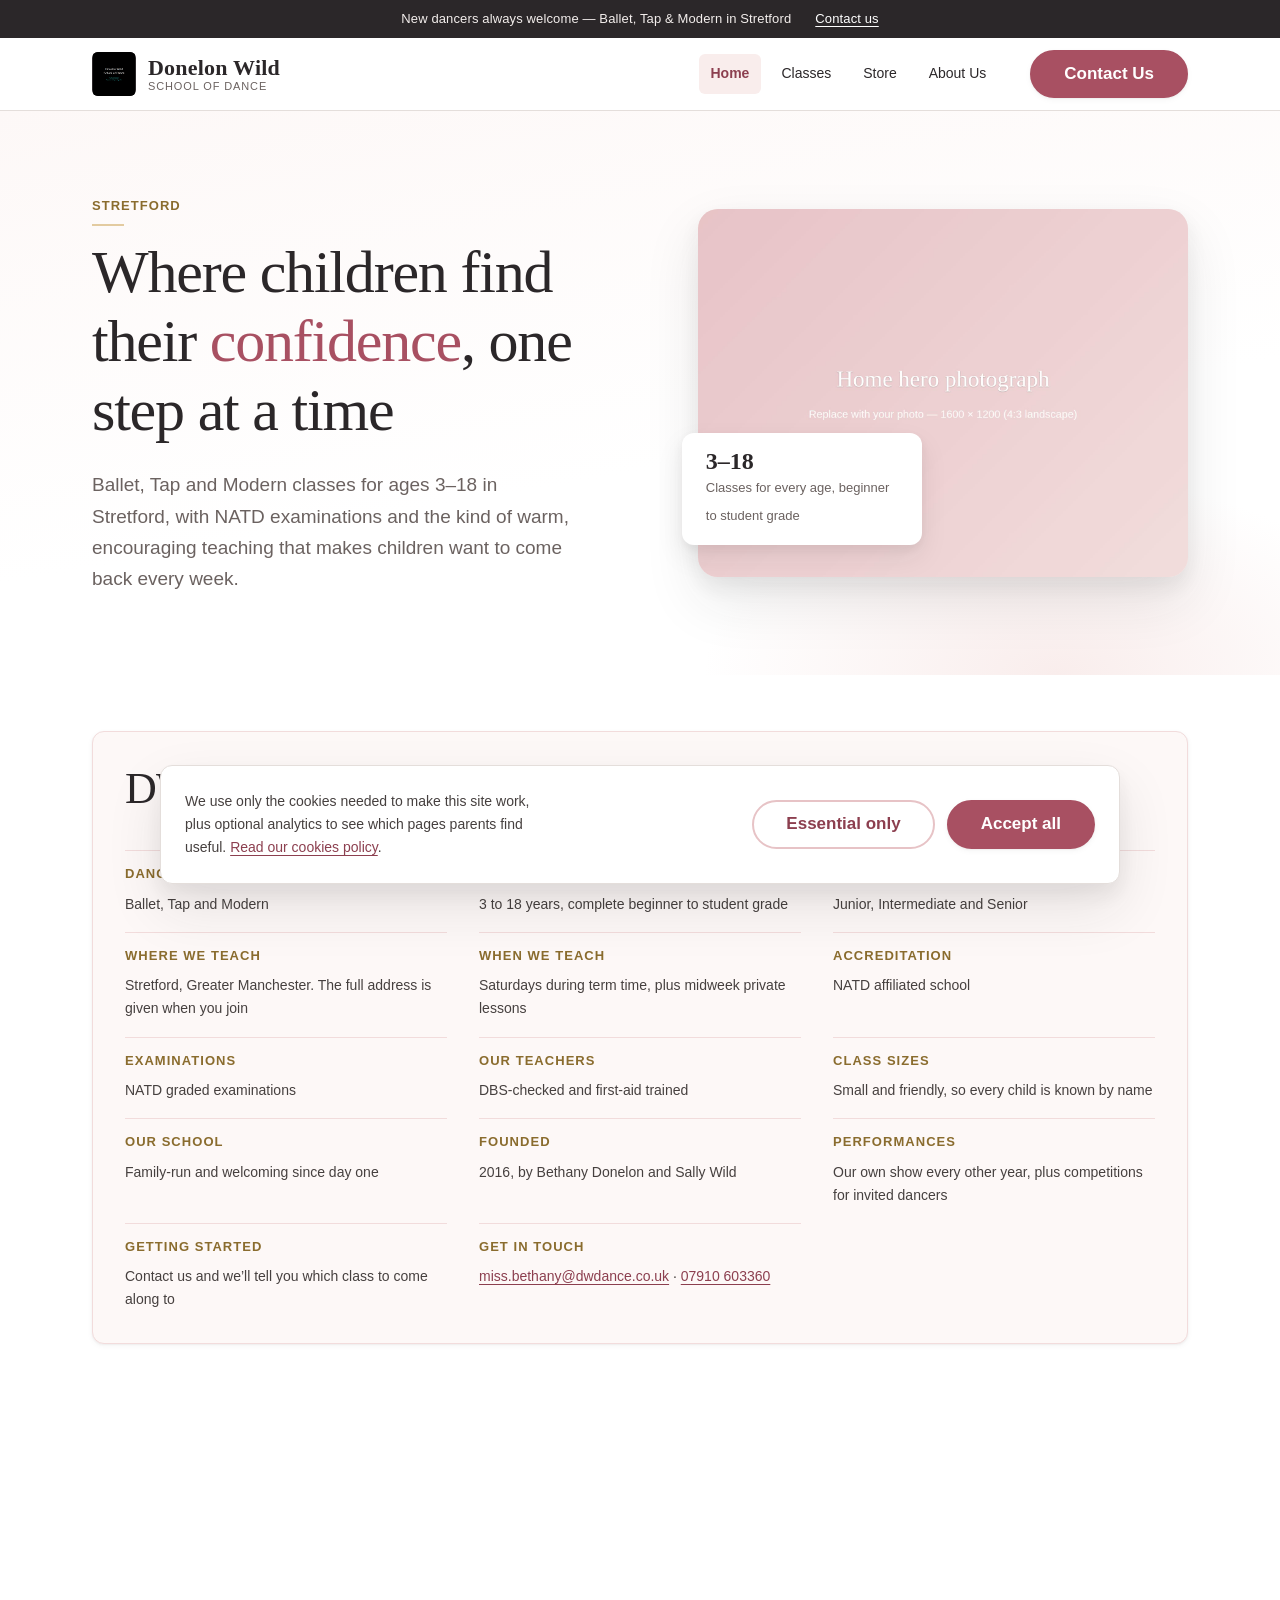
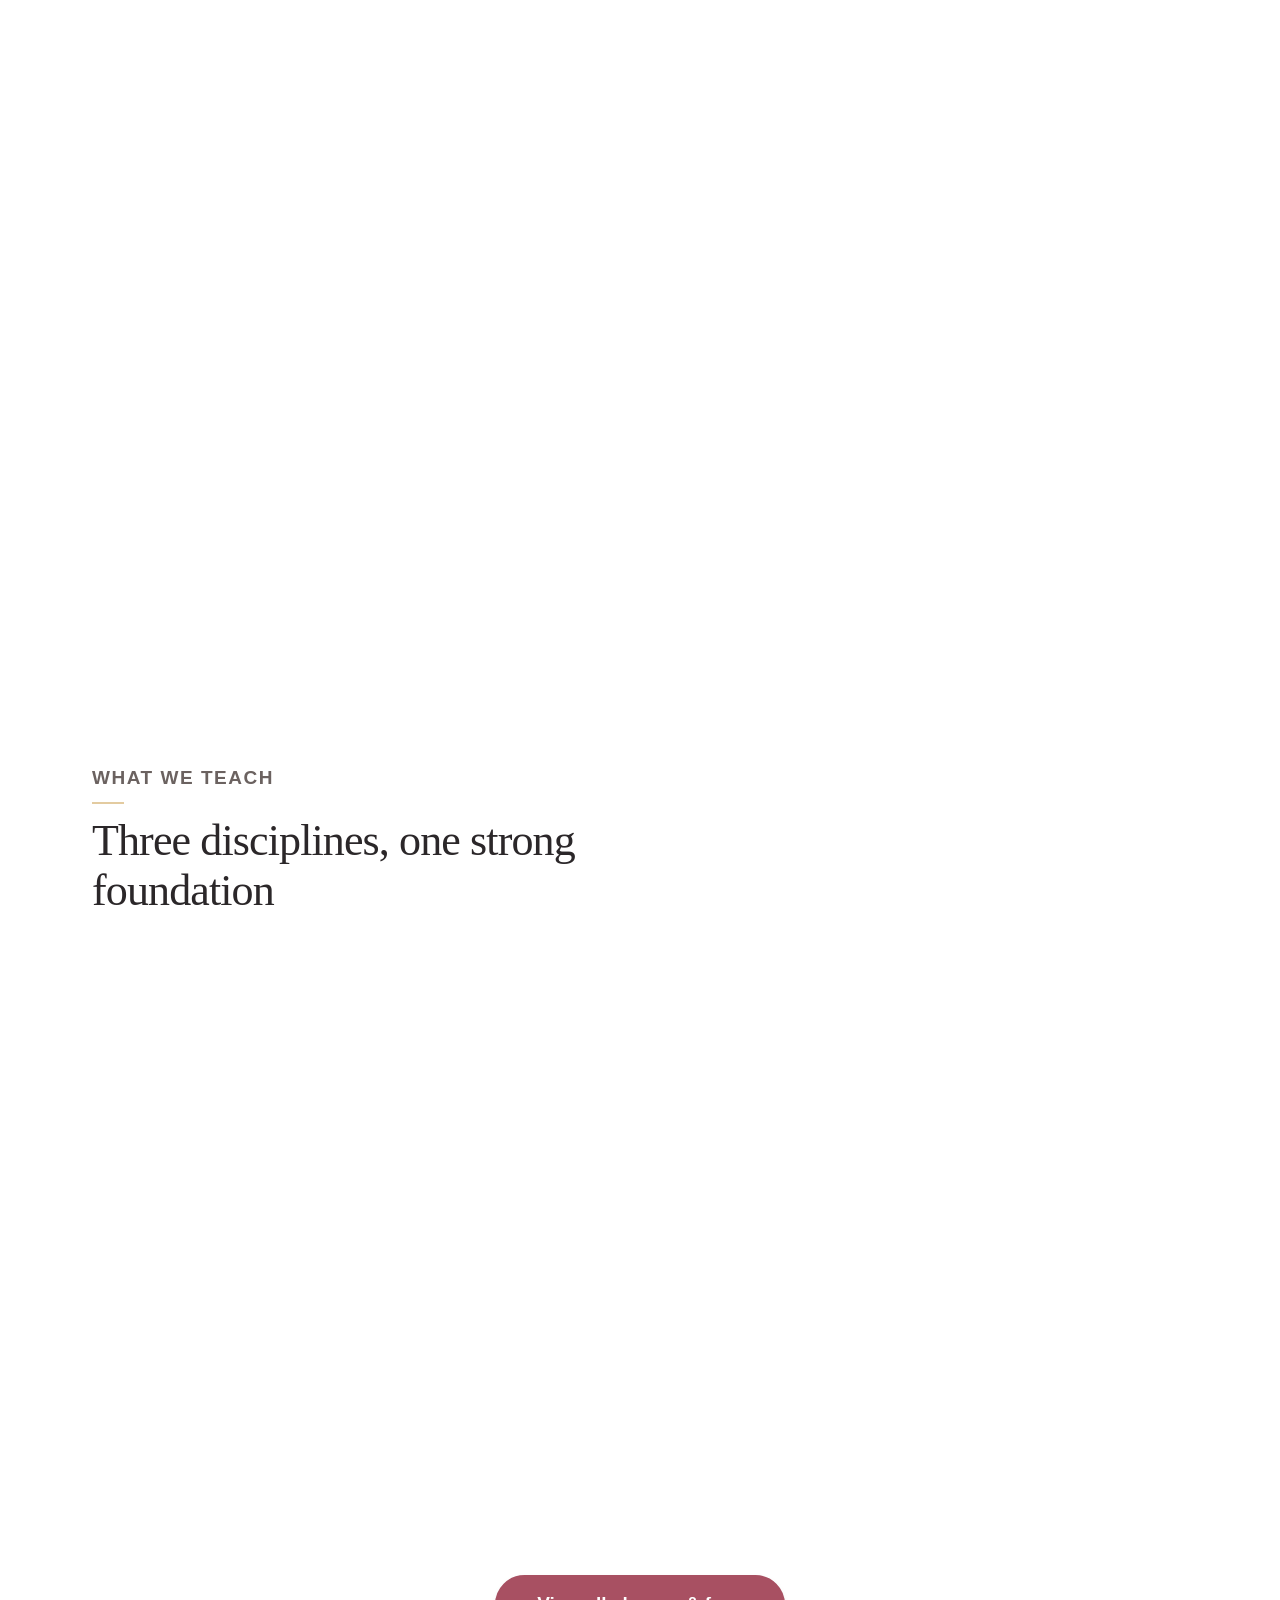
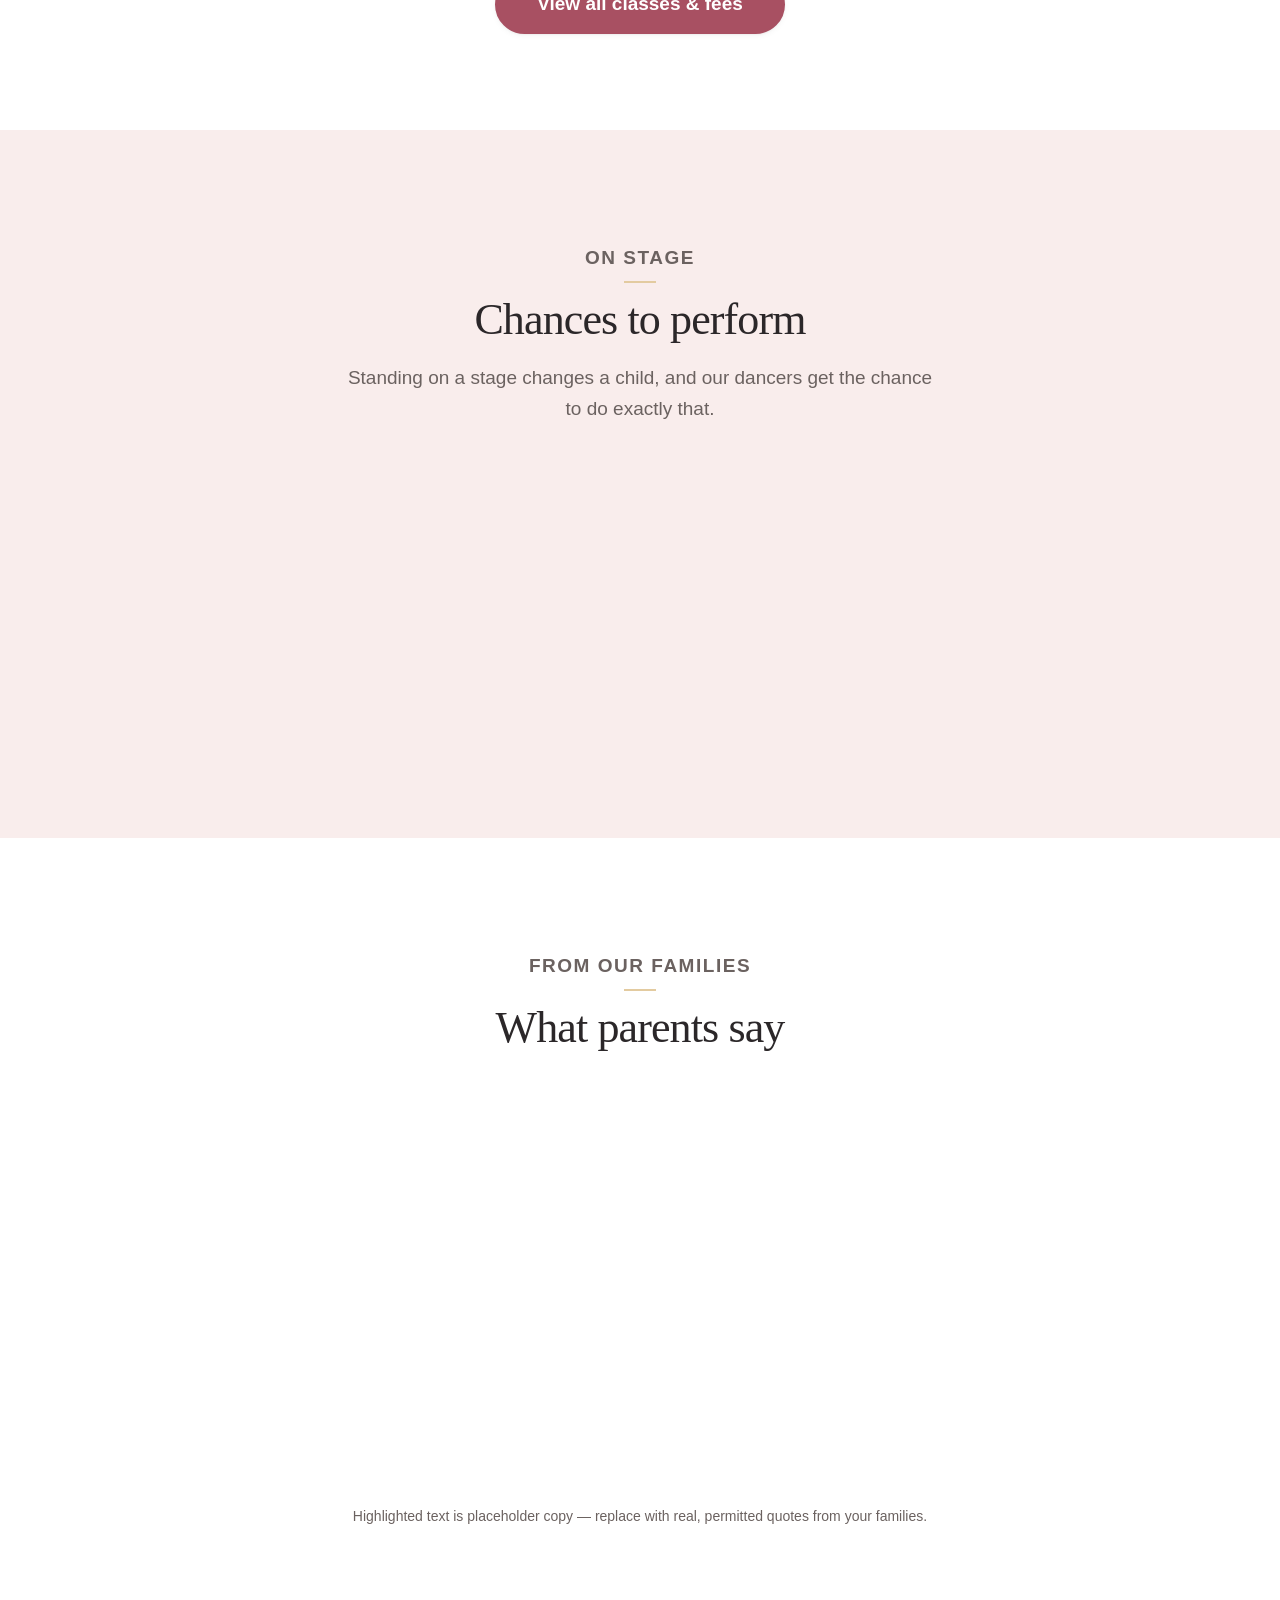
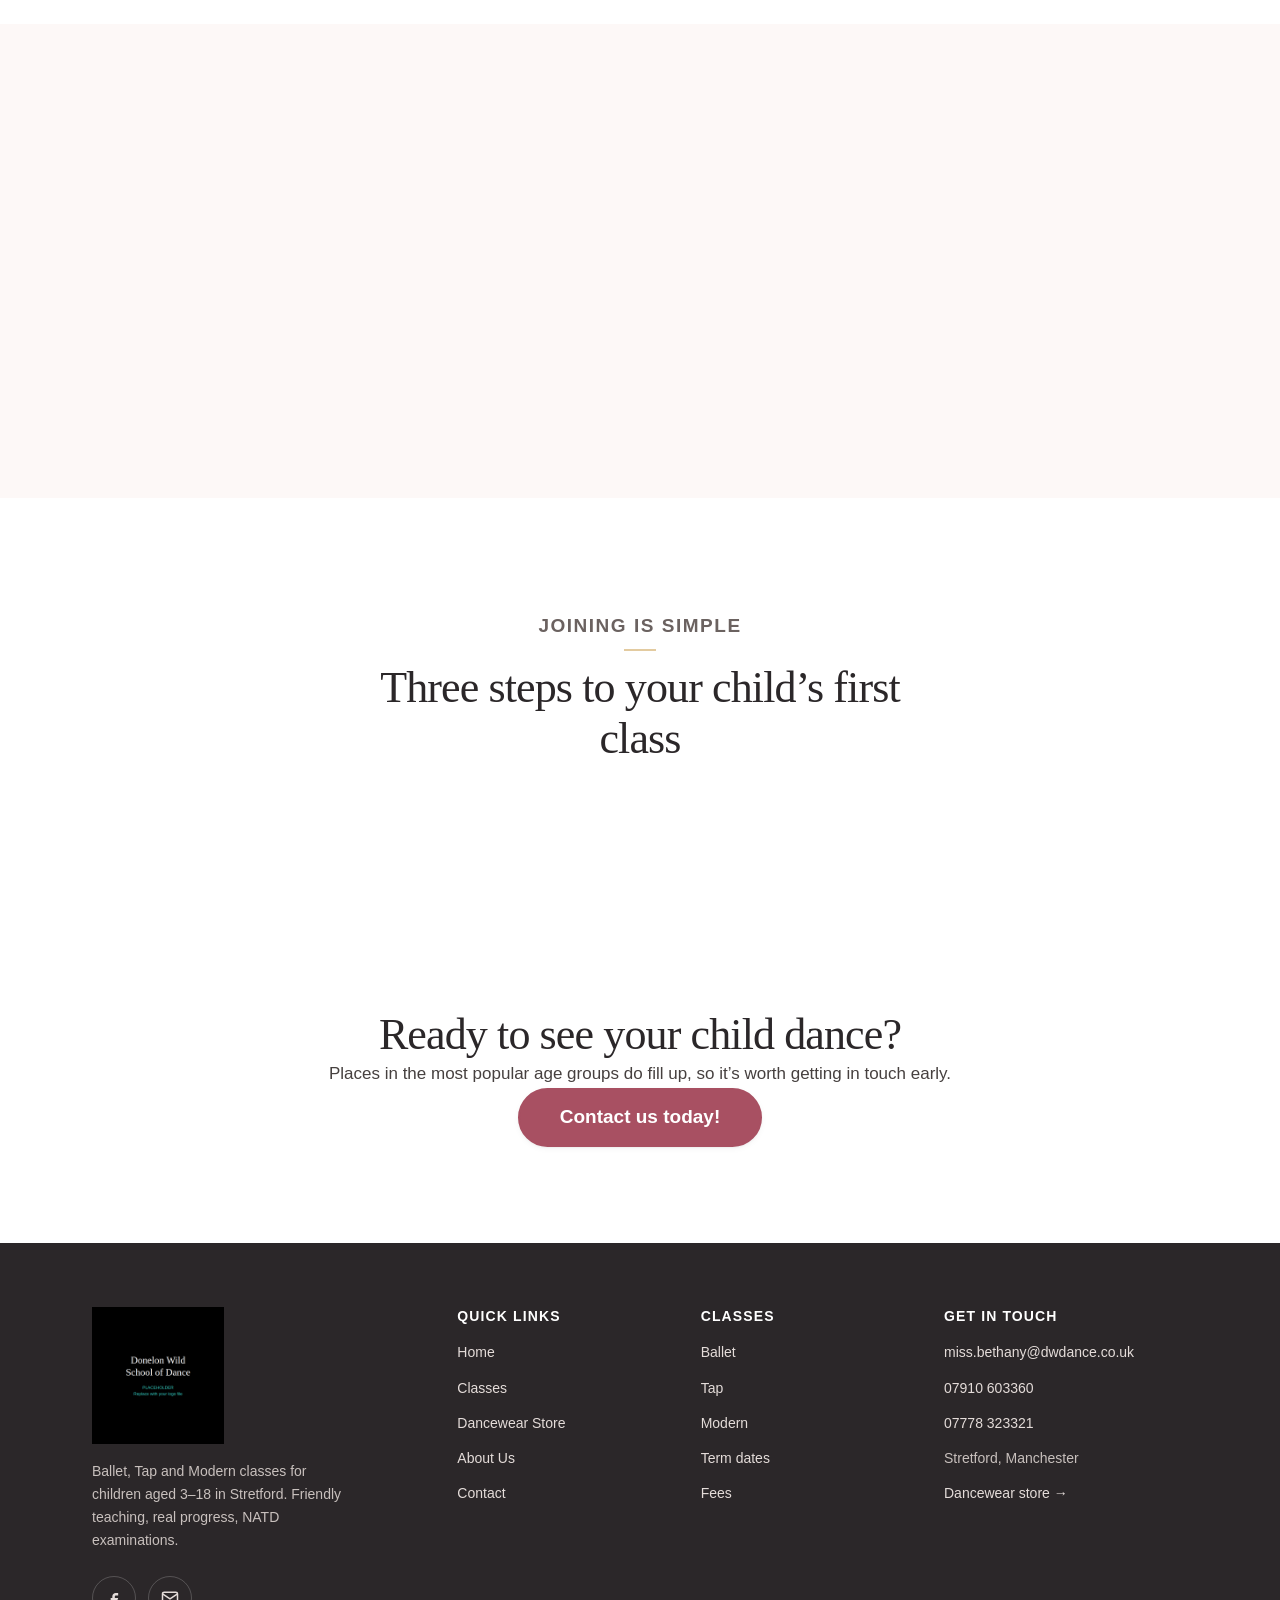
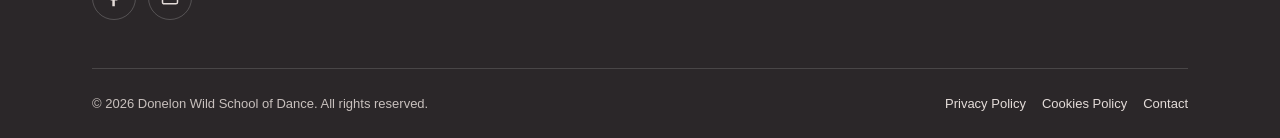
==== index.html @ cbd40f78 "SEO and AI-discoverability pass after the content rework Indexing - 404.html and thank-you.html are " ====
<!DOCTYPE html>
<html lang="en-GB">
<head>
<meta charset="utf-8">
<meta name="viewport" content="width=device-width, initial-scale=1">
<meta http-equiv="Content-Security-Policy" content="default-src 'self'; base-uri 'self'; object-src 'none'; form-action 'self'; script-src 'self' 'sha256-riitXBKGtl5y5ccA7GF6ccqJuwEVP5tm8j0ff/fbw9U='; style-src 'self' https://fonts.googleapis.com; font-src 'self' https://fonts.gstatic.com; img-src 'self' data:; connect-src 'self'; manifest-src 'self'">
<title>Children's Dance Classes in Stretford &amp; Manchester | DW Dance</title>
<meta name="description" content="Ballet, Tap and Modern classes for children aged 3-18 in Stretford. NATD graded examinations, our own show every other year and Saturday classes.">
<meta name="keywords" content="dance classes Stretford, children's dance school Stretford, Ballet classes Stretford, Tap classes Stretford, Modern dance Stretford, NATD dance exams Manchester">
<link rel="canonical" href="https://www.dwdance.co.uk/">
<meta name="theme-color" content="#C1707E">
<meta name="robots" content="index, follow, max-snippet:-1, max-image-preview:large, max-video-preview:-1">

<meta property="og:type" content="website">
<meta property="og:site_name" content="Donelon Wild School of Dance">
<meta property="og:locale" content="en_GB">
<meta property="og:title" content="Children's Dance Classes in Stretford &amp; Manchester | DW Dance">
<meta property="og:description" content="Ballet, Tap and Modern classes for children aged 3-18 in Stretford. NATD graded examinations, our own show every other year and Saturday classes.">
<meta property="og:url" content="https://www.dwdance.co.uk/">
<meta property="og:image" content="https://www.dwdance.co.uk/assets/img/og-image.jpg">
<meta name="twitter:card" content="summary_large_image">

<link rel="icon" href="assets/img/logo.png" type="image/png">
<link rel="apple-touch-icon" href="assets/img/logo.png">
<link rel="manifest" href="site.webmanifest">
<link rel="alternate" type="text/markdown" href="/llms.txt" title="Plain-text summary for AI assistants">

<link rel="preconnect" href="https://fonts.googleapis.com">
<link rel="preconnect" href="https://fonts.gstatic.com" crossorigin>
<link rel="stylesheet" href="https://fonts.googleapis.com/css2?family=Cormorant+Garamond:wght@600;700&family=Inter:wght@400;500;600;700&family=Playfair+Display:wght@500;600&display=swap">
<link rel="stylesheet" href="assets/css/styles.css">
<script>document.documentElement.className += " js";</script>
</head>
<body>
<a class="skip-link" href="#main">Skip to main content</a>

<div class="topbar">
  <div class="wrap topbar__inner">
    <span>New dancers always welcome — Ballet, Tap &amp; Modern in Stretford</span>
    <a href="contact.html#enquiry">Contact us</a>
  </div>
</div>

<header class="site-header">
  <div class="wrap site-header__inner">
    <a class="brand" href="index.html">
      <img class="brand__mark" src="assets/img/logo.png" width="44" height="44" alt="" aria-hidden="true">
      <span class="brand__text">
        <span class="brand__name">Donelon Wild</span>
        <span class="brand__tag">School of Dance</span>
      </span>
    </a>

    <button class="nav-toggle" type="button" aria-expanded="false" aria-controls="site-nav">
      <span class="nav-toggle__bars" aria-hidden="true"><span></span></span>
      <span class="nav-toggle__label">Menu</span>
    </button>

    <nav class="site-nav" id="site-nav" aria-label="Main">
      <div class="site-nav__inner">
        <ul class="site-nav__list">
          <li><a class="site-nav__link" href="index.html" data-nav="home" aria-current="page">Home</a></li>
          <li><a class="site-nav__link" href="classes.html" data-nav="classes">Classes</a></li>
          <li><a class="site-nav__link" href="store.html" data-nav="store">Store</a></li>
          <li><a class="site-nav__link" href="about.html" data-nav="about">About Us</a></li>
        </ul>
        <div class="site-nav__cta">
          <a class="btn btn--primary" href="contact.html#enquiry">Contact Us</a>
        </div>
      </div>
    </nav>
  </div>
</header>
<main id="main">

  <!-- ============================================================ HERO -->
  <section class="hero">
    <div class="wrap hero__inner">
      <div class="hero__content">
        <p class="eyebrow">Stretford</p>
        <h1 class="hero__title">Where children find their <em>confidence</em>, one step at a time</h1>
        <p class="hero__lede">Ballet, Tap and Modern classes for ages 3&ndash;18 in Stretford, with NATD examinations and the kind of warm, encouraging teaching that makes children want to come back every week.</p>
      </div>

      <div class="hero__media">
        <img src="assets/img/hero.jpg" width="1600" height="1200" alt="An older student helping a young dancer with her ballet shoes in the studio" fetchpriority="high" decoding="async">
        <div class="hero__badge">
          <div>
            <strong>3&ndash;18</strong>
            <span>Classes for every age, beginner to student grade</span>
          </div>
        </div>
      </div>
    </div>
  </section>

  <!-- ==================================================== AT A GLANCE -->
  <section class="section section--tight">
    <div class="wrap">
      <div class="card card--feature" id="at-a-glance">
        <h2 class="card__title">DW Dance at a glance</h2>
        <dl class="facts">
          <div><dt>Dance styles</dt><dd>Ballet, Tap and Modern</dd></div>
          <div><dt>Ages</dt><dd>3 to 18 years, complete beginner to student grade</dd></div>
          <div><dt>Class groups</dt><dd>Junior, Intermediate and Senior</dd></div>
          <div><dt>Where we teach</dt><dd>Stretford, Greater Manchester. The full address is given when you join</dd></div>
          <div><dt>When we teach</dt><dd>Saturdays during term time, plus midweek private lessons</dd></div>
          <div><dt>Accreditation</dt><dd>NATD affiliated school</dd></div>
          <div><dt>Examinations</dt><dd>NATD graded examinations</dd></div>
          <div><dt>Our teachers</dt><dd>DBS-checked and first-aid trained</dd></div>
          <div><dt>Class sizes</dt><dd>Small and friendly, so every child is known by name</dd></div>
          <div><dt>Our school</dt><dd>Family-run and welcoming since day one</dd></div>
          <div><dt>Founded</dt><dd>2016, by Bethany Donelon and Sally Wild</dd></div>
          <div><dt>Performances</dt><dd>Our own show every other year, plus competitions for invited dancers</dd></div>
          <div><dt>Getting started</dt><dd>Contact us and we&rsquo;ll tell you which class to come along to</dd></div>
          <div><dt>Get in touch</dt><dd><a href="mailto:miss.bethany@dwdance.co.uk">miss.bethany@dwdance.co.uk</a> &middot; <a href="tel:+447910603360">07910 603360</a></dd></div>
        </dl>
      </div>
    </div>
  </section>

  <!-- =========================================================== INTRO -->
  <section class="section" id="intro">
    <div class="wrap split split--wide-text">
      <div class="reveal">
        <p class="eyebrow">Welcome to DW Dance</p>
        <h2>Where every dancer is known by name</h2>
        <div class="stack mt-5">
          <p>Donelon Wild School of Dance has been teaching young dancers in Stretford since 2016 &mdash; and in that time one thing has never changed: every child is taught as an individual.</p>
          <p>Some of our students arrive at three years old, wobbling through their first plié, and are still dancing with us as teenagers. Others join at eleven, having never danced before. Both are equally welcome. We teach Ballet, Tap and Modern from complete beginner right through to student grade levels, and we prepare dancers for National Association of Teachers of Dancing (NATD) examinations when they&rsquo;re ready &mdash; never before.</p>
        </div>
        <div class="btn-row mt-6">
          <a class="btn btn--secondary" href="about.html">Read our story</a>
        </div>
      </div>
      <div class="reveal">
        <img class="img-portrait" src="assets/img/welcome-scholarships.jpg" width="800" height="1200" alt="DW Dance students at the NATD Scholarship Final, 2025 scholarships" loading="lazy" decoding="async">
      </div>
    </div>
  </section>

  <!-- ==================================================== DANCE STYLES -->
  <section class="section" id="styles">
    <div class="wrap">
      <div class="section-head">
        <p class="eyebrow">What we teach</p>
        <h2>Three disciplines, one strong foundation</h2>
      </div>

      <div class="grid grid--3">
        <article class="card card--media card--link reveal">
          <img src="assets/img/ballet.jpg" width="1200" height="900" alt="Five DW Dance students holding their NATD scholarship certificates on stage" loading="lazy" decoding="async">
          <div class="card__inner">
            <h3 class="card__title">Ballet</h3>
            <p class="card__body">The foundation of everything. Posture, poise, strength and control, taught with care and a good deal of imagination for the youngest dancers.</p>
            <p class="card__foot"><a class="btn btn--ghost" href="classes.html#ballet">Explore Ballet &rarr;</a></p>
          </div>
        </article>

        <article class="card card--media card--link reveal">
          <img src="assets/img/tap.jpg" width="1200" height="900" alt="Tap shoes and rhythm work in a tap dance class" loading="lazy" decoding="async">
          <div class="card__inner">
            <h3 class="card__title">Tap</h3>
            <p class="card__body">Rhythm, musicality and a lot of noise. Tap builds coordination and timing faster than almost anything else &mdash; and children adore it.</p>
            <p class="card__foot"><a class="btn btn--ghost" href="classes.html#tap">Explore Tap &rarr;</a></p>
          </div>
        </article>

        <article class="card card--media card--link reveal">
          <img src="assets/img/modern.jpg" width="1200" height="900" alt="Students in a modern and contemporary dance class" loading="lazy" decoding="async">
          <div class="card__inner">
            <h3 class="card__title">Modern</h3>
            <p class="card__body">Expressive, energetic and current. Modern gives dancers freedom to interpret music in their own way while still building serious technique.</p>
            <p class="card__foot"><a class="btn btn--ghost" href="classes.html#modern">Explore Modern &rarr;</a></p>
          </div>
        </article>
      </div>

      <div class="btn-row btn-row--center mt-7">
        <a class="btn btn--primary btn--lg" href="classes.html">View all classes &amp; fees</a>
      </div>
    </div>
  </section>

  <!-- ===================================================== PERFORMANCE -->
  <section class="section section--band" id="performance">
    <div class="wrap">
      <div class="section-head section-head--center">
        <p class="eyebrow">On stage</p>
        <h2>Chances to perform</h2>
        <p>Standing on a stage changes a child, and our dancers get the chance to do exactly that.</p>
      </div>

      <div class="grid grid--2">
        <article class="card reveal">
          <h3 class="card__title">Our own show, every other year</h3>
          <p class="card__body">We stage our own show every other year in a proper theatre, with costumes, lighting and a curtain call. Every student who wants to take part performs.</p>
        </article>
        <article class="card reveal">
          <h3 class="card__title">Competitions</h3>
          <p class="card__body">We also take part in local dance competitions throughout the year. Competition participation is by invitation and is reserved for dancers who have demonstrated the appropriate level of technique, performance skills, and commitment. Teachers will be in touch if they feel your child is ready for this exciting opportunity.</p>
        </article>
      </div>
    </div>
  </section>

  <!-- ==================================================== TESTIMONIALS -->
  <section class="section" id="testimonials">
    <div class="wrap">
      <div class="section-head section-head--center">
        <p class="eyebrow">From our families</p>
        <h2>What parents say</h2>
      </div>

      <div class="grid grid--3">
        <figure class="quote reveal">
          <p class="quote__stars" aria-label="Five out of five stars">
            <svg viewBox="0 0 24 24" fill="currentColor" aria-hidden="true"><path d="m12 3 2.6 5.6 6.1.8-4.5 4.2 1.2 6-5.4-3-5.4 3 1.2-6L3.3 9.4l6.1-.8L12 3Z"/></svg>
            <svg viewBox="0 0 24 24" fill="currentColor" aria-hidden="true"><path d="m12 3 2.6 5.6 6.1.8-4.5 4.2 1.2 6-5.4-3-5.4 3 1.2-6L3.3 9.4l6.1-.8L12 3Z"/></svg>
            <svg viewBox="0 0 24 24" fill="currentColor" aria-hidden="true"><path d="m12 3 2.6 5.6 6.1.8-4.5 4.2 1.2 6-5.4-3-5.4 3 1.2-6L3.3 9.4l6.1-.8L12 3Z"/></svg>
            <svg viewBox="0 0 24 24" fill="currentColor" aria-hidden="true"><path d="m12 3 2.6 5.6 6.1.8-4.5 4.2 1.2 6-5.4-3-5.4 3 1.2-6L3.3 9.4l6.1-.8L12 3Z"/></svg>
            <svg viewBox="0 0 24 24" fill="currentColor" aria-hidden="true"><path d="m12 3 2.6 5.6 6.1.8-4.5 4.2 1.2 6-5.4-3-5.4 3 1.2-6L3.3 9.4l6.1-.8L12 3Z"/></svg>
          </p>
          <blockquote><span class="editable">&ldquo;She was so shy when she started. Two years on she&rsquo;s front row in the show and won&rsquo;t stop practising in the kitchen.&rdquo;</span></blockquote>
          <figcaption><strong class="editable">Parent of a Junior dancer</strong><span class="editable">Stretford</span></figcaption>
        </figure>

        <figure class="quote reveal">
          <p class="quote__stars" aria-label="Five out of five stars">
            <svg viewBox="0 0 24 24" fill="currentColor" aria-hidden="true"><path d="m12 3 2.6 5.6 6.1.8-4.5 4.2 1.2 6-5.4-3-5.4 3 1.2-6L3.3 9.4l6.1-.8L12 3Z"/></svg>
            <svg viewBox="0 0 24 24" fill="currentColor" aria-hidden="true"><path d="m12 3 2.6 5.6 6.1.8-4.5 4.2 1.2 6-5.4-3-5.4 3 1.2-6L3.3 9.4l6.1-.8L12 3Z"/></svg>
            <svg viewBox="0 0 24 24" fill="currentColor" aria-hidden="true"><path d="m12 3 2.6 5.6 6.1.8-4.5 4.2 1.2 6-5.4-3-5.4 3 1.2-6L3.3 9.4l6.1-.8L12 3Z"/></svg>
            <svg viewBox="0 0 24 24" fill="currentColor" aria-hidden="true"><path d="m12 3 2.6 5.6 6.1.8-4.5 4.2 1.2 6-5.4-3-5.4 3 1.2-6L3.3 9.4l6.1-.8L12 3Z"/></svg>
            <svg viewBox="0 0 24 24" fill="currentColor" aria-hidden="true"><path d="m12 3 2.6 5.6 6.1.8-4.5 4.2 1.2 6-5.4-3-5.4 3 1.2-6L3.3 9.4l6.1-.8L12 3Z"/></svg>
          </p>
          <blockquote><span class="editable">&ldquo;The teaching is properly rigorous but never harsh. My daughter has come through three NATD grades with distinction and still loves every minute.&rdquo;</span></blockquote>
          <figcaption><strong class="editable">Parent of an Intermediate dancer</strong><span class="editable">Stretford</span></figcaption>
        </figure>

        <figure class="quote reveal">
          <p class="quote__stars" aria-label="Five out of five stars">
            <svg viewBox="0 0 24 24" fill="currentColor" aria-hidden="true"><path d="m12 3 2.6 5.6 6.1.8-4.5 4.2 1.2 6-5.4-3-5.4 3 1.2-6L3.3 9.4l6.1-.8L12 3Z"/></svg>
            <svg viewBox="0 0 24 24" fill="currentColor" aria-hidden="true"><path d="m12 3 2.6 5.6 6.1.8-4.5 4.2 1.2 6-5.4-3-5.4 3 1.2-6L3.3 9.4l6.1-.8L12 3Z"/></svg>
            <svg viewBox="0 0 24 24" fill="currentColor" aria-hidden="true"><path d="m12 3 2.6 5.6 6.1.8-4.5 4.2 1.2 6-5.4-3-5.4 3 1.2-6L3.3 9.4l6.1-.8L12 3Z"/></svg>
            <svg viewBox="0 0 24 24" fill="currentColor" aria-hidden="true"><path d="m12 3 2.6 5.6 6.1.8-4.5 4.2 1.2 6-5.4-3-5.4 3 1.2-6L3.3 9.4l6.1-.8L12 3Z"/></svg>
            <svg viewBox="0 0 24 24" fill="currentColor" aria-hidden="true"><path d="m12 3 2.6 5.6 6.1.8-4.5 4.2 1.2 6-5.4-3-5.4 3 1.2-6L3.3 9.4l6.1-.8L12 3Z"/></svg>
          </p>
          <blockquote><span class="editable">&ldquo;Both of mine go, different ages, different classes, and the school somehow makes each of them feel like the important one.&rdquo;</span></blockquote>
          <figcaption><strong class="editable">Parent of two dancers</strong><span class="editable">Stretford</span></figcaption>
        </figure>
      </div>

      <p class="text-center muted mt-6 text-sm">
        Highlighted text is placeholder copy &mdash; replace with real, permitted quotes from your families.
      </p>
    </div>
  </section>

  <!-- =========================================================== STORE -->
  <section class="section section--tint" id="store">
    <div class="wrap">
      <div class="store-banner reveal">
        <div>
          <p class="pill">Official dancewear</p>
          <h2 class="mt-4">Dancewear, shoes and accessories</h2>
          <p>Browse our online dancewear store and pick out whatever your dancer needs, delivered straight to your door.</p>
        </div>
        <div class="store-banner__actions">
          <a class="btn btn--primary btn--lg" href="https://ddw.mydancestore.co.uk/" target="_blank" rel="noopener">Visit Our Online Store</a>
          <a class="btn btn--secondary" href="store.html">More about the store</a>
        </div>
      </div>
    </div>
  </section>

  <!-- ============================================================ JOIN -->
  <section class="section" id="join">
    <div class="wrap">
      <div class="section-head section-head--center">
        <p class="eyebrow">Joining is simple</p>
        <h2>Three steps to your child&rsquo;s first class</h2>
      </div>

      <div class="steps">
        <div class="step reveal">
          <h3>Get in touch</h3>
          <p>Email us with your child&rsquo;s age and any dance experience they already have. We&rsquo;ll tell you which class they should come to, and when and where it runs.</p>
        </div>
        <div class="step reveal">
          <h3>Come along to that class</h3>
          <p>Your child joins the class we&rsquo;ve suggested. Comfortable clothes they can move in are all they need to start.</p>
        </div>
        <div class="step reveal">
          <h3>Join us when you&rsquo;re both happy</h3>
          <p>If your child loves it, we&rsquo;ll sort registration and fees and get them into the weekly routine.</p>
        </div>
      </div>

      <div class="cta-band__inner mt-7 text-center">
        <h2>Ready to see your child dance?</h2>
        <p>Places in the most popular age groups do fill up, so it&rsquo;s worth getting in touch early.</p>
        <div class="btn-row btn-row--center">
          <a class="btn btn--primary btn--lg" href="contact.html#enquiry">Contact us today!</a>
        </div>
      </div>
    </div>
  </section>

</main>
<footer class="site-footer">
  <div class="wrap">
    <h2 class="visually-hidden">Site footer</h2>
    <div class="footer-grid">

      <div class="footer-col footer-brand">
        <img class="footer-brand__logo" src="assets/img/logo.png" width="132" height="137" alt="Donelon Wild School of Dance" loading="lazy" decoding="async">
        <p>Ballet, Tap and Modern classes for children aged 3&ndash;18 in Stretford. Friendly teaching, real progress, NATD examinations.</p>
        <ul class="social-row">
          <li><a href="https://www.facebook.com/DonelonWildSchoolofDance" aria-label="DW Dance on Facebook" target="_blank" rel="noopener">
            <svg viewBox="0 0 24 24" fill="currentColor" aria-hidden="true"><path d="M14 9h3V6h-3c-2.2 0-4 1.8-4 4v2H8v3h2v7h3v-7h3l1-3h-4v-2c0-.6.4-1 1-1Z"/></svg>
          </a></li>
          <li><a href="mailto:miss.bethany@dwdance.co.uk" aria-label="Email DW Dance">
            <svg viewBox="0 0 24 24" fill="none" stroke="currentColor" stroke-width="1.8" aria-hidden="true"><rect x="3" y="5" width="18" height="14" rx="2"/><path d="m3 7 9 6 9-6"/></svg>
          </a></li>
        </ul>
      </div>

      <div class="footer-col">
        <h3>Quick links</h3>
        <ul>
          <li><a href="index.html">Home</a></li>
          <li><a href="classes.html">Classes</a></li>
          <li><a href="store.html">Dancewear Store</a></li>
          <li><a href="about.html">About Us</a></li>
          <li><a href="contact.html">Contact</a></li>
        </ul>
      </div>

      <div class="footer-col">
        <h3>Classes</h3>
        <ul>
          <li><a href="classes.html#ballet">Ballet</a></li>
          <li><a href="classes.html#tap">Tap</a></li>
          <li><a href="classes.html#modern">Modern</a></li>
          <li><a href="classes.html#term-dates">Term dates</a></li>
          <li><a href="classes.html#pricing">Fees</a></li>
        </ul>
      </div>

      <div class="footer-col">
        <h3>Get in touch</h3>
        <ul>
          <li><a href="mailto:miss.bethany@dwdance.co.uk">miss.bethany@dwdance.co.uk</a></li>
          <li><a href="tel:+447910603360">07910 603360</a></li>
          <li><a href="tel:+447778323321">07778 323321</a></li>
          <li>Stretford, Manchester</li>
          <li><a href="https://ddw.mydancestore.co.uk/" target="_blank" rel="noopener">Dancewear store &rarr;</a></li>
        </ul>
      </div>
    </div>

    <div class="footer-bottom">
      <p>&copy; <span data-year>2026</span> Donelon Wild School of Dance. All rights reserved.</p>
      <ul>
        <li><a href="privacy.html">Privacy Policy</a></li>
        <li><a href="cookies.html">Cookies Policy</a></li>
        <li><a href="contact.html">Contact</a></li>
      </ul>
    </div>
  </div>
</footer>

<div class="cookie-bar" id="cookie-bar" role="region" aria-label="Cookie notice" hidden>
  <p>We use only the cookies needed to make this site work, plus optional analytics to see which pages parents find useful. <a href="cookies.html">Read our cookies policy</a>.</p>
  <div class="btn-row">
    <button class="btn btn--secondary" type="button" data-cookie-choice="essential">Essential only</button>
    <button class="btn btn--primary" type="button" data-cookie-choice="all">Accept all</button>
  </div>
</div>

<script src="assets/js/main.js" defer></script>
<script type="application/ld+json">
{
  "@context": "https://schema.org",
  "@graph": [
    {
      "@type": ["LocalBusiness", "DanceSchool"],
      "@id": "https://www.dwdance.co.uk/#organisation",
      "name": "Donelon Wild School of Dance",
      "alternateName": "DW Dance",
      "url": "https://www.dwdance.co.uk/",
      "logo": "https://www.dwdance.co.uk/assets/img/logo.png",
      "image": "https://www.dwdance.co.uk/assets/img/og-image.jpg",
      "description": "Ballet, Tap and Modern dance classes for children aged 3-18 in Stretford, Greater Manchester. NATD graded examinations, our own show every other year and a friendly, safe environment.",
      "foundingDate": "2016",
      "founder": [
        { "@type": "Person", "name": "Bethany Donelon" },
        { "@type": "Person", "name": "Sally Wild" }
      ],
      "email": "miss.bethany@dwdance.co.uk",
      "telephone": "+44 7910 603360",
      "contactPoint": [
        {
          "@type": "ContactPoint",
          "contactType": "Enquiries and bookings",
          "telephone": "+44 7910 603360",
          "email": "miss.bethany@dwdance.co.uk",
          "availableLanguage": "English",
          "areaServed": "GB"
        },
        {
          "@type": "ContactPoint",
          "contactType": "Alternative number",
          "telephone": "+44 7778 323321",
          "availableLanguage": "English",
          "areaServed": "GB"
        }
      ],
      "employee": {
        "@type": "Person",
        "name": "Bethany Donelon",
        "jobTitle": "Principal"
      },
      "slogan": "Where children find their confidence, one step at a time",
      "priceRange": "££",
      "address": {
        "@type": "PostalAddress",
        "addressLocality": "Stretford",
        "addressRegion": "Greater Manchester",
        "addressCountry": "GB"
      },
      "areaServed": [
        { "@type": "Place", "name": "Stretford" },
        { "@type": "Place", "name": "Manchester" }
      ],
      "sameAs": [
        "https://www.facebook.com/DonelonWildSchoolofDance",
        "https://ddw.mydancestore.co.uk/"
      ],
      "knowsAbout": ["Ballet", "Tap dance", "Modern dance", "NATD examinations"]
    },
    {
      "@type": "Course",
      "@id": "https://www.dwdance.co.uk/classes.html#ballet",
      "name": "Children's Ballet Classes",
      "description": "Graded Ballet from pre-primary to student grade, teaching posture, alignment, strength and control. Pointe work is introduced to older dancers only when technique allows.",
      "provider": { "@id": "https://www.dwdance.co.uk/#organisation" },
      "educationalLevel": "Beginner to student grade",
      "typicalAgeRange": "3-18",
      "inLanguage": "en-GB",
      "teaches": "Ballet technique and NATD graded Ballet syllabus"
    },
    {
      "@type": "Course",
      "@id": "https://www.dwdance.co.uk/classes.html#tap",
      "name": "Children's Tap Dance Classes",
      "description": "Tap classes developing rhythm, timing and fast, accurate footwork, following the NATD graded syllabus.",
      "provider": { "@id": "https://www.dwdance.co.uk/#organisation" },
      "educationalLevel": "Beginner to student grade",
      "typicalAgeRange": "4-18",
      "inLanguage": "en-GB",
      "teaches": "Tap technique, musicality and rhythm"
    },
    {
      "@type": "Course",
      "@id": "https://www.dwdance.co.uk/classes.html#modern",
      "name": "Children's Modern Dance Classes",
      "description": "Expressive, athletic Modern dance combining technique with freedom of movement and interpretation.",
      "provider": { "@id": "https://www.dwdance.co.uk/#organisation" },
      "educationalLevel": "Beginner to student grade",
      "typicalAgeRange": "5-18",
      "inLanguage": "en-GB",
      "teaches": "Modern dance technique and performance"
    },
    {
      "@type": "WebSite",
      "@id": "https://www.dwdance.co.uk/#website",
      "url": "https://www.dwdance.co.uk/",
      "name": "Donelon Wild School of Dance",
      "publisher": { "@id": "https://www.dwdance.co.uk/#organisation" },
      "inLanguage": "en-GB"
    }
  ]
}
</script>
</body>
</html>
---- assets/css/styles.css ----
/* ==========================================================================
   Donelon Wild School of Dance — Design System & Stylesheet
   Single stylesheet, no build step. Safe for One.com static hosting.
   Sections: 1 Tokens · 2 Reset · 3 Base · 4 Layout · 5 Components
             6 Page blocks · 7 Utilities · 8 Motion & print
   ========================================================================== */

/* --------------------------------------------------------------------------
   1. DESIGN TOKENS
   -------------------------------------------------------------------------- */
:root {
  /* Brand palette -------------------------------------------------------- */
  --c-blush-50:  #FDF8F7;   /* page tint            */
  --c-blush-100: #F9EDEC;   /* section band         */
  --c-blush-200: #F2DCDC;   /* card tint, borders   */
  --c-blush-300: #E7C3C6;   /* decorative           */
  --c-rose-500:  #C1707E;   /* brand pink           */
  --c-rose-600:  #A85062;   /* primary action (AA on white, 5.4:1) */
  --c-rose-700:  #8C3F4F;   /* hover / links        */

  --c-gold-300:  #E3CBA0;   /* decorative rule      */
  --c-gold-500:  #C09A54;   /* accent              */
  --c-gold-700:  #8A6C2E;   /* accent text (AA)     */

  --c-ink-900:   #2B2729;   /* charcoal headings    */
  --c-ink-700:   #46403F;   /* body text            */
  --c-ink-500:   #6B6260;   /* warm grey, muted     */
  --c-ink-300:   #ABA3A0;   /* disabled, hairlines  */
  --c-ink-200:   #E4DEDB;   /* borders              */
  --c-ink-100:   #F4F1EF;   /* warm grey band       */
  --c-white:     #FFFFFF;

  --c-success-700: #2F6B4F;
  --c-success-50:  #E9F3ED;
  --c-error-700:   #A32B2B;
  --c-error-50:    #FBECEC;

  /* Semantic ------------------------------------------------------------- */
  --bg-page:      var(--c-white);
  --bg-tint:      var(--c-blush-50);
  --bg-band:      var(--c-blush-100);
  --bg-neutral:   var(--c-ink-100);
  --text:         var(--c-ink-700);
  --text-strong:  var(--c-ink-900);
  --text-muted:   var(--c-ink-500);
  --border:       var(--c-ink-200);
  --brand:        var(--c-rose-600);
  --brand-hover:  var(--c-rose-700);
  --accent:       var(--c-gold-500);

  /* Typography ----------------------------------------------------------- */
  --font-display: "Playfair Display", Georgia, "Times New Roman", serif;
  --font-brand: "Cormorant Garamond", "Playfair Display", Georgia, serif;
  --font-body: "Inter", -apple-system, BlinkMacSystemFont, "Segoe UI", Roboto,
               "Helvetica Neue", Arial, sans-serif;

  /* Fluid type scale — 1.200 mobile → 1.250 desktop (major third)          */
  --fs-xs:   0.8125rem;                                   /* 13px  */
  --fs-sm:   0.875rem;                                    /* 14px  */
  --fs-base: clamp(1rem, 0.97rem + 0.15vw, 1.0625rem);    /* 16–17 */
  --fs-md:   clamp(1.0625rem, 1rem + 0.3vw, 1.1875rem);   /* 17–19 */
  --fs-lg:   clamp(1.25rem, 1.15rem + 0.5vw, 1.5rem);     /* 20–24 */
  --fs-xl:   clamp(1.5rem, 1.3rem + 1vw, 2rem);           /* 24–32 */
  --fs-2xl:  clamp(1.875rem, 1.55rem + 1.6vw, 2.75rem);   /* 30–44 */
  --fs-3xl:  clamp(2.25rem, 1.7rem + 2.6vw, 3.75rem);     /* 36–60 */

  --lh-tight: 1.15;
  --lh-snug:  1.3;
  --lh-body:  1.65;

  --ls-tight: -0.02em;
  --ls-wide:  0.08em;

  /* Spacing — 4px base, t-shirt scale ------------------------------------ */
  --s-1: 0.25rem;  --s-2: 0.5rem;   --s-3: 0.75rem;  --s-4: 1rem;
  --s-5: 1.5rem;   --s-6: 2rem;     --s-7: 2.5rem;   --s-8: 3rem;
  --s-9: 4rem;     --s-10: 5rem;    --s-11: 6rem;

  --section-y: clamp(3rem, 2rem + 5vw, 6rem);

  /* Radii, shadow, layout ------------------------------------------------ */
  --r-sm: 6px;  --r-md: 12px;  --r-lg: 20px;  --r-pill: 999px;

  --shadow-sm: 0 1px 2px rgba(43, 39, 41, 0.06),
               0 2px 6px rgba(43, 39, 41, 0.04);
  --shadow-md: 0 4px 10px rgba(43, 39, 41, 0.06),
               0 12px 28px rgba(43, 39, 41, 0.08);
  --shadow-lg: 0 10px 20px rgba(43, 39, 41, 0.07),
               0 24px 56px rgba(43, 39, 41, 0.10);

  --wrap: 1160px;
  --wrap-narrow: 760px;
  --header-h: 72px;

  --ease: cubic-bezier(0.4, 0, 0.2, 1);
  --dur: 200ms;
}

/* --------------------------------------------------------------------------
   2. RESET
   -------------------------------------------------------------------------- */
*, *::before, *::after { box-sizing: border-box; }

html {
  -webkit-text-size-adjust: 100%;
  scroll-behavior: smooth;
  scroll-padding-top: calc(var(--header-h) + 1rem);
}

body {
  margin: 0;
  background: var(--bg-page);
  color: var(--text);
  font-family: var(--font-body);
  font-size: var(--fs-base);
  line-height: var(--lh-body);
  -webkit-font-smoothing: antialiased;
  text-rendering: optimizeLegibility;
  overflow-wrap: break-word;
}

img, svg, video { display: block; max-width: 100%; height: auto; }
img { background-color: var(--c-blush-100); }

button, input, select, textarea { font: inherit; color: inherit; }

ul, ol { margin: 0; padding: 0; }
li { list-style: none; }

h1, h2, h3, h4, p, figure, blockquote, dl, dd { margin: 0; }

/* --------------------------------------------------------------------------
   3. BASE TYPOGRAPHY
   -------------------------------------------------------------------------- */
h1, h2, h3, h4 {
  font-family: var(--font-display);
  font-weight: 500;
  color: var(--text-strong);
  line-height: var(--lh-tight);
  letter-spacing: var(--ls-tight);
}

h1 { font-size: var(--fs-3xl); }
h2 { font-size: var(--fs-2xl); }
h3 { font-size: var(--fs-lg); line-height: var(--lh-snug); }
h4 { font-size: var(--fs-md); line-height: var(--lh-snug); font-family: var(--font-body); font-weight: 600; }

p + p { margin-top: var(--s-4); }

a { color: var(--brand-hover); text-decoration-thickness: 1px; text-underline-offset: 0.18em; }
a:hover { color: var(--c-rose-500); }

strong, b { font-weight: 600; color: var(--text-strong); }

::selection { background: var(--c-blush-200); color: var(--text-strong); }

:focus-visible {
  outline: 3px solid var(--c-rose-600);
  outline-offset: 3px;
  border-radius: 3px;
}

/* Skip link ------------------------------------------------------------- */
.skip-link {
  position: absolute;
  left: var(--s-4);
  top: -100px;
  z-index: 200;
  padding: var(--s-3) var(--s-5);
  background: var(--c-ink-900);
  color: var(--c-white);
  border-radius: var(--r-sm);
  font-weight: 600;
  text-decoration: none;
  transition: top var(--dur) var(--ease);
}
.skip-link:focus { top: var(--s-3); color: var(--c-white); }

.visually-hidden {
  position: absolute !important;
  width: 1px; height: 1px;
  margin: -1px; padding: 0;
  overflow: hidden;
  clip: rect(0 0 0 0);
  clip-path: inset(50%);
  white-space: nowrap; border: 0;
}

/* --------------------------------------------------------------------------
   4. LAYOUT
   -------------------------------------------------------------------------- */
.wrap {
  width: 100%;
  max-width: var(--wrap);
  margin-inline: auto;
  padding-inline: var(--s-5);
}
@media (min-width: 48em) { .wrap { padding-inline: var(--s-6); } }

.wrap--narrow { max-width: var(--wrap-narrow); }

.section { padding-block: var(--section-y); }
.section--tint    { background: var(--bg-tint); }
.section--band    { background: var(--bg-band); }
.section--neutral { background: var(--bg-neutral); }
.section--tight   { padding-block: clamp(2rem, 1.5rem + 3vw, 3.5rem); }

.section-head { max-width: 62ch; margin-bottom: var(--s-7); }
.section-head--center { margin-inline: auto; text-align: center; }
.section-head p { margin-top: var(--s-4); font-size: var(--fs-md); color: var(--text-muted); }

.eyebrow {
  display: inline-block;
  margin-bottom: var(--s-3);
  font-size: var(--fs-xs);
  font-weight: 600;
  letter-spacing: var(--ls-wide);
  text-transform: uppercase;
  color: var(--c-gold-700);
}
.eyebrow::after {
  content: "";
  display: block;
  width: 32px; height: 2px;
  margin-top: var(--s-2);
  background: var(--c-gold-300);
}
.section-head--center .eyebrow::after { margin-inline: auto; }

/* Grid helpers ----------------------------------------------------------- */
/* min-width:0 stops a wide child (a min-width table, a long unbroken string)
   forcing the whole track wider than the viewport — grid and flex children
   default to min-width:auto, which does not shrink below min-content. */
.grid { display: grid; gap: var(--s-5); }
.grid > * { min-width: 0; }
@media (min-width: 40em) {
  .grid--2 { grid-template-columns: repeat(2, 1fr); }
  .grid--3 { grid-template-columns: repeat(2, 1fr); }
  .grid--4 { grid-template-columns: repeat(2, 1fr); }
}
@media (min-width: 64em) {
  .grid { gap: var(--s-6); }
  .grid--3 { grid-template-columns: repeat(3, 1fr); }
  .grid--4 { grid-template-columns: repeat(4, 1fr); }
}

.split { display: grid; gap: var(--s-6); align-items: center; }
.split > * { min-width: 0; }
@media (min-width: 62em) {
  .split { grid-template-columns: 1fr 1fr; gap: var(--s-9); }
  .split--media-right > .split__media { order: 2; }
  .split--wide-text { grid-template-columns: 1.15fr 0.85fr; }
}

.stack > * + * { margin-top: var(--s-4); }
.stack-lg > * + * { margin-top: var(--s-6); }

/* --------------------------------------------------------------------------
   5. COMPONENTS
   -------------------------------------------------------------------------- */

/* 5.1 Buttons ------------------------------------------------------------ */
.btn {
  display: inline-flex;
  align-items: center;
  justify-content: center;
  gap: var(--s-2);
  min-height: 48px;                 /* WCAG 2.5.8 target size */
  padding: var(--s-3) var(--s-6);
  border: 2px solid transparent;
  border-radius: var(--r-pill);
  font-size: var(--fs-base);
  font-weight: 600;
  line-height: 1.2;
  text-align: center;
  text-decoration: none;
  cursor: pointer;
  transition: background-color var(--dur) var(--ease),
              border-color var(--dur) var(--ease),
              color var(--dur) var(--ease),
              transform var(--dur) var(--ease),
              box-shadow var(--dur) var(--ease);
}

.btn--primary {
  background: var(--brand);
  border-color: var(--brand);
  color: var(--c-white);
  box-shadow: var(--shadow-sm);
}
.btn--primary:hover {
  background: var(--brand-hover);
  border-color: var(--brand-hover);
  color: var(--c-white);
  transform: translateY(-1px);
  box-shadow: var(--shadow-md);
}

.btn--secondary {
  background: var(--c-white);
  border-color: var(--c-blush-300);
  color: var(--c-rose-700);
}
.btn--secondary:hover {
  background: var(--c-blush-50);
  border-color: var(--brand);
  color: var(--brand-hover);
}

.btn--ghost { background: transparent; border-color: transparent; color: var(--brand-hover); padding-inline: var(--s-3); }
.btn--ghost:hover { background: var(--c-blush-100); }

.btn--gold { background: var(--c-gold-700); border-color: var(--c-gold-700); color: var(--c-white); }
.btn--gold:hover { background: #74591F; border-color: #74591F; color: var(--c-white); transform: translateY(-1px); }

.btn--lg { min-height: 56px; padding: var(--s-4) var(--s-7); font-size: var(--fs-md); }
.btn--block { width: 100%; }

.btn-row { display: flex; flex-wrap: wrap; gap: var(--s-3); }
.btn-row--center { justify-content: center; }

/* 5.2 Header & navigation ------------------------------------------------ */
.site-header {
  position: sticky;
  top: 0;
  z-index: 100;
  background: rgba(255, 255, 255, 0.94);
  backdrop-filter: saturate(140%) blur(10px);
  border-bottom: 1px solid var(--border);
  transition: box-shadow var(--dur) var(--ease);
}
.site-header[data-scrolled="true"] { box-shadow: var(--shadow-sm); }

.site-header__inner {
  display: flex;
  align-items: center;
  justify-content: space-between;
  gap: var(--s-4);
  min-height: var(--header-h);
}

.brand { display: inline-flex; align-items: center; gap: var(--s-3); text-decoration: none; }
.brand__mark {
  width: 44px; height: 44px; flex: none;
  border-radius: var(--r-sm);
  background: var(--c-ink-900);
  object-fit: contain;
}
.brand__text { display: flex; flex-direction: column; line-height: 1.1; }
.brand__name {
  font-family: var(--font-brand);
  font-size: 1.375rem;
  font-weight: 700;
  color: var(--text-strong);
  letter-spacing: 0.01em;
}
.brand__tag {
  font-size: 0.6875rem;
  letter-spacing: var(--ls-wide);
  text-transform: uppercase;
  color: var(--text-muted);
}

.nav-toggle {
  display: inline-flex;
  align-items: center;
  gap: var(--s-2);
  min-height: 44px;
  padding: var(--s-2) var(--s-3);
  background: transparent;
  border: 1px solid var(--border);
  border-radius: var(--r-sm);
  font-size: var(--fs-sm);
  font-weight: 600;
  color: var(--text-strong);
  cursor: pointer;
}
.nav-toggle__bars { position: relative; width: 18px; height: 12px; }
.nav-toggle__bars span,
.nav-toggle__bars::before,
.nav-toggle__bars::after {
  content: "";
  position: absolute;
  left: 0;
  width: 100%; height: 2px;
  background: var(--text-strong);
  border-radius: 2px;
  transition: transform var(--dur) var(--ease), opacity var(--dur) var(--ease);
}
.nav-toggle__bars::before { top: 0; }
.nav-toggle__bars span { top: 5px; }
.nav-toggle__bars::after { bottom: 0; }
.nav-toggle[aria-expanded="true"] .nav-toggle__bars::before { transform: translateY(5px) rotate(45deg); }
.nav-toggle[aria-expanded="true"] .nav-toggle__bars span { opacity: 0; }
.nav-toggle[aria-expanded="true"] .nav-toggle__bars::after { transform: translateY(-5px) rotate(-45deg); }

.site-nav {
  display: none;
  position: absolute;
  left: 0; right: 0;
  top: 100%;
  padding: var(--s-4) var(--s-5) var(--s-6);
  background: var(--c-white);
  border-bottom: 1px solid var(--border);
  box-shadow: var(--shadow-md);
}
.site-nav[data-open="true"] { display: block; }

.site-nav__list { display: flex; flex-direction: column; gap: var(--s-1); }
.site-nav__link {
  display: block;
  padding: var(--s-3) var(--s-2);
  border-radius: var(--r-sm);
  font-weight: 500;
  color: var(--text-strong);
  text-decoration: none;
}
.site-nav__link:hover { background: var(--c-blush-50); color: var(--brand-hover); }
.site-nav__link[aria-current="page"] { color: var(--brand-hover); font-weight: 600; }
.site-nav__cta { margin-top: var(--s-4); }

@media (min-width: 62em) {
  .nav-toggle { display: none; }
  .site-nav {
    display: block;
    position: static;
    padding: 0;
    background: none;
    border: 0;
    box-shadow: none;
  }
  .site-nav__inner { display: flex; align-items: center; gap: var(--s-6); }
  .site-nav__list { flex-direction: row; align-items: center; gap: var(--s-2); }
  .site-nav__link { padding: var(--s-2) var(--s-3); font-size: var(--fs-sm); }
  .site-nav__link[aria-current="page"] { background: var(--c-blush-100); }
  .site-nav__cta { margin-top: 0; }
}

/* 5.3 Announcement bar --------------------------------------------------- */
.topbar {
  background: var(--c-ink-900);
  color: #F3EEEC;
  font-size: var(--fs-xs);
  letter-spacing: 0.01em;
}
.topbar__inner {
  display: flex; flex-wrap: wrap;
  align-items: center; justify-content: center;
  gap: var(--s-2) var(--s-5);
  min-height: 38px;
  padding-block: var(--s-2);
  text-align: center;
}
.topbar a { color: #FFF; text-decoration: underline; text-underline-offset: 0.2em; }
.topbar a:hover { color: var(--c-blush-200); }

/* 5.4 Cards -------------------------------------------------------------- */
.card {
  display: flex;
  flex-direction: column;
  height: 100%;
  min-width: 0;
  padding: var(--s-6);
  background: var(--c-white);
  border: 1px solid var(--border);
  border-radius: var(--r-md);
  box-shadow: var(--shadow-sm);
  transition: transform var(--dur) var(--ease), box-shadow var(--dur) var(--ease), border-color var(--dur) var(--ease);
}
.card--link:hover { transform: translateY(-3px); box-shadow: var(--shadow-md); border-color: var(--c-blush-300); }
.card__icon {
  width: 48px; height: 48px;
  display: grid; place-items: center;
  margin-bottom: var(--s-4);
  background: var(--c-blush-100);
  border-radius: var(--r-pill);
  color: var(--c-rose-700);
}
.card__icon svg { width: 24px; height: 24px; }
.card__title { margin-bottom: var(--s-3); }
.card__body { color: var(--text-muted); flex: 1 1 auto; }
.card__foot { margin-top: var(--s-5); }

.card--media { padding: 0; overflow: hidden; }
.card--media img { width: 100%; aspect-ratio: 4 / 3; object-fit: cover; }
.card--media .card__inner { padding: var(--s-6); display: flex; flex-direction: column; flex: 1; }

.card--feature { background: var(--c-blush-50); border-color: var(--c-blush-200); }

/* A pill used on its own inside a card is a flex child, so stop it stretching
   to the full width of the card. */
.card > .pill, .card__inner > .pill { align-self: flex-start; }

/* 5.5 Pills / meta ------------------------------------------------------- */
.pill {
  display: inline-flex;
  align-items: center;
  gap: var(--s-2);
  padding: 0.3rem 0.75rem;
  background: var(--c-blush-100);
  border-radius: var(--r-pill);
  font-size: var(--fs-xs);
  font-weight: 600;
  color: var(--c-rose-700);
}
.pill--gold { background: #F7EFDF; color: var(--c-gold-700); }
.pill--neutral { background: var(--c-ink-100); color: var(--text-muted); }
.pill-row { display: flex; flex-wrap: wrap; gap: var(--s-2); }

.meta-list { display: grid; gap: var(--s-3); margin-top: var(--s-4); }
.meta-list div { display: flex; gap: var(--s-3); font-size: var(--fs-sm); }
.meta-list dt { flex: 0 0 6.5rem; font-weight: 600; color: var(--text-strong); }
.meta-list dd { margin: 0; color: var(--text-muted); }

/* 5.6 Hero --------------------------------------------------------------- */
.hero {
  position: relative;
  background: linear-gradient(170deg, var(--c-blush-50) 0%, var(--c-white) 60%);
  overflow: hidden;
}
.hero::before {
  content: "";
  position: absolute;
  inset: auto -10% -35% 55%;
  height: 70%;
  background: radial-gradient(closest-side, var(--c-blush-100), transparent);
  pointer-events: none;
}
.hero__inner {
  position: relative;
  display: grid;
  gap: var(--s-7);
  padding-block: clamp(2.5rem, 2rem + 4vw, 5rem);
}
@media (min-width: 62em) {
  .hero__inner { grid-template-columns: 1.05fr 0.95fr; align-items: center; gap: var(--s-9); }
}
.hero__title { margin-bottom: var(--s-5); }
.hero__title em { font-style: normal; color: var(--c-rose-600); }
.hero__lede { font-size: var(--fs-md); color: var(--text-muted); max-width: 46ch; }

.hero__media { position: relative; }
.hero__media img {
  width: 100%;
  aspect-ratio: 4 / 3;
  object-fit: cover;
  object-position: center 35%;   /* keeps faces in frame on tighter crops */
  border-radius: var(--r-lg);
  box-shadow: var(--shadow-lg);
}

.hero__badge {
  position: absolute;
  left: calc(-1 * var(--s-4));
  bottom: var(--s-6);
  display: flex; align-items: center; gap: var(--s-3);
  max-width: 15rem;
  padding: var(--s-4) var(--s-5);
  background: var(--c-white);
  border-radius: var(--r-md);
  box-shadow: var(--shadow-md);
}
.hero__badge strong { display: block; font-family: var(--font-display); font-size: 1.5rem; line-height: 1; }
.hero__badge span { font-size: var(--fs-xs); color: var(--text-muted); }
@media (max-width: 47.99em) { .hero__badge { left: var(--s-4); right: var(--s-4); max-width: none; } }

/* Uncropped portrait/poster artwork in a split column ---------------------- */
.img-portrait {
  width: 100%;
  max-width: 30rem;
  margin-inline: auto;
  border-radius: var(--r-md);
  box-shadow: var(--shadow-md);
}

/* Page hero (interior pages) --------------------------------------------- */
.page-hero {
  padding-block: clamp(2.5rem, 2rem + 3vw, 4.5rem);
  background: linear-gradient(170deg, var(--c-blush-100), var(--c-blush-50));
  border-bottom: 1px solid var(--c-blush-200);
}
.page-hero__inner { max-width: 44rem; }
.page-hero p { margin-top: var(--s-4); font-size: var(--fs-md); color: var(--text-muted); }
.page-hero .btn-row { margin-top: var(--s-6); }

.breadcrumb { margin-bottom: var(--s-4); font-size: var(--fs-sm); color: var(--text-muted); }
.breadcrumb ol { display: flex; flex-wrap: wrap; gap: var(--s-2); }
.breadcrumb li + li::before { content: "/"; margin-right: var(--s-2); color: var(--c-ink-300); }
.breadcrumb a { color: var(--text-muted); }

/* 5.7 Feature list ------------------------------------------------------- */
.tick-list { display: grid; gap: var(--s-3); }
.tick-list li { display: flex; gap: var(--s-3); align-items: flex-start; }
.tick-list svg { width: 20px; height: 20px; margin-top: 0.28em; color: var(--c-rose-600); flex: none; }

/* 5.8 Steps -------------------------------------------------------------- */
.steps { counter-reset: step; display: grid; gap: var(--s-5); }
@media (min-width: 48em) { .steps { grid-template-columns: repeat(3, 1fr); gap: var(--s-6); } }
.step { position: relative; padding-top: var(--s-6); border-top: 2px solid var(--c-blush-200); }
.step::before {
  counter-increment: step;
  content: counter(step);
  position: absolute; top: calc(-1 * var(--s-5));
  display: grid; place-items: center;
  width: 40px; height: 40px;
  background: var(--c-white);
  border: 2px solid var(--c-blush-200);
  border-radius: var(--r-pill);
  font-family: var(--font-display);
  font-size: 1.125rem;
  color: var(--c-rose-600);
}
.step h3 { margin-bottom: var(--s-2); }
.step p { color: var(--text-muted); font-size: var(--fs-sm); }

/* 5.9 Testimonials ------------------------------------------------------- */
.quote {
  display: flex; flex-direction: column; height: 100%;
  padding: var(--s-6);
  background: var(--c-white);
  border: 1px solid var(--c-blush-200);
  border-radius: var(--r-md);
}
.quote__stars { display: flex; gap: 2px; margin-bottom: var(--s-4); color: var(--c-gold-500); }
.quote__stars svg { width: 18px; height: 18px; }
.quote blockquote {
  flex: 1;
  margin: 0;
  font-family: var(--font-display);
  font-size: var(--fs-lg);
  line-height: 1.45;
  color: var(--text-strong);
}
.quote figcaption { margin-top: var(--s-5); font-size: var(--fs-sm); color: var(--text-muted); }
.quote figcaption strong { display: block; color: var(--text-strong); }

/* 5.10 Accordion / FAQ --------------------------------------------------- */
.accordion { border-top: 1px solid var(--border); }
.accordion__item { border-bottom: 1px solid var(--border); }
.accordion__btn {
  display: flex;
  align-items: flex-start;
  justify-content: space-between;
  gap: var(--s-4);
  width: 100%;
  padding: var(--s-5) 0;
  background: none;
  border: 0;
  font-family: var(--font-body);
  font-size: var(--fs-md);
  font-weight: 600;
  color: var(--text-strong);
  text-align: left;
  cursor: pointer;
}
.accordion__btn:hover { color: var(--brand-hover); }
.accordion__icon {
  position: relative;
  flex: none;
  width: 22px; height: 22px;
  margin-top: 0.2em;
  border-radius: var(--r-pill);
  background: var(--c-blush-100);
}
.accordion__icon::before,
.accordion__icon::after {
  content: "";
  position: absolute; top: 50%; left: 50%;
  width: 10px; height: 2px;
  background: var(--c-rose-700);
  transform: translate(-50%, -50%);
  transition: transform var(--dur) var(--ease), opacity var(--dur) var(--ease);
}
.accordion__icon::after { transform: translate(-50%, -50%) rotate(90deg); }
.accordion__btn[aria-expanded="true"] .accordion__icon::after { opacity: 0; transform: translate(-50%, -50%) rotate(0); }
.accordion__panel { padding: 0 0 var(--s-5); max-width: 68ch; color: var(--text-muted); }

/* Accordions collapse only when JS can reopen them. Without JS — which is how
   most AI and search crawlers read the page — every answer stays visible and
   in the extractable text. The .js class is set inline before first paint, so
   there is no flash of expanded content for real visitors. */
.js .accordion__panel { display: none; }
.js .accordion__panel.is-open { display: block; }

/* 5.11 Pricing ----------------------------------------------------------- */
.price-grid { display: grid; gap: var(--s-5); }
@media (min-width: 48em) { .price-grid { grid-template-columns: repeat(2, 1fr); } }
@media (min-width: 64em) { .price-grid { grid-template-columns: repeat(4, 1fr); } }

.price-card {
  display: flex; flex-direction: column; height: 100%;
  padding: var(--s-6);
  background: var(--c-white);
  border: 1px solid var(--border);
  border-radius: var(--r-md);
  text-align: center;
}
.price-card--highlight {
  border-color: var(--c-rose-500);
  border-width: 2px;
  box-shadow: var(--shadow-md);
}
.price-card__label { font-weight: 600; color: var(--text-strong); }
.price-card__amount {
  margin: var(--s-4) 0 var(--s-1);
  font-family: var(--font-display);
  font-size: var(--fs-2xl);
  color: var(--c-rose-600);
}
.price-card__unit { font-size: var(--fs-sm); color: var(--text-muted); }
.price-card__note { margin-top: var(--s-4); font-size: var(--fs-sm); color: var(--text-muted); flex: 1; }

/* Editable placeholder marker for the site owner -------------------------- */
.editable {
  background: #FFF8E1;
  box-shadow: 0 0 0 1px #E7D9A8 inset;
  border-radius: 4px;
  padding: 0 0.25em;
}

/* 5.12 Timetable table --------------------------------------------------- */
.table-scroll { max-width: 100%; min-width: 0; overflow-x: auto; -webkit-overflow-scrolling: touch; border: 1px solid var(--border); border-radius: var(--r-md); }
table.data { width: 100%; min-width: 34rem; border-collapse: collapse; font-size: var(--fs-sm); background: var(--c-white); }

/* Narrow tables (2-3 short columns, often inside a half-width card) do not
   need the wide minimum, which would force needless horizontal scrolling. */
table.data--compact { min-width: 0; }
table.data--compact th, table.data--compact td { padding: var(--s-3); }

/* A two-column key/value table reads better stacked than squeezed. It sits in
   a half-width card from 40em up, so the box stays narrow (roughly 200-340px)
   all the way to 64em — stack across that whole range, not just on phones. */
@media (max-width: 63.99em) {
  table.data--stack, table.data--stack tbody, table.data--stack tr,
  table.data--stack th, table.data--stack td { display: block; width: auto; }
  table.data--stack tr { padding: var(--s-3) var(--s-1); border-bottom: 1px solid var(--border); }
  table.data--stack tr:last-child { border-bottom: 0; }
  table.data--stack th, table.data--stack td { padding: 0; border-bottom: 0; }
  table.data--stack td { margin-top: var(--s-1); color: var(--text-muted); }
}
table.data caption { padding: var(--s-4); text-align: left; color: var(--text-muted); font-size: var(--fs-sm); }
table.data th, table.data td { padding: var(--s-3) var(--s-4); text-align: left; border-bottom: 1px solid var(--border); }
table.data thead th { background: var(--c-blush-50); font-weight: 600; color: var(--text-strong); white-space: nowrap; }
table.data tbody tr:last-child td { border-bottom: 0; }

/* 5.13 Forms ------------------------------------------------------------- */
.form { display: grid; gap: var(--s-5); }
.form__row { display: grid; gap: var(--s-5); }
@media (min-width: 40em) { .form__row--2 { grid-template-columns: 1fr 1fr; } }

.field { display: grid; gap: var(--s-2); }
.field > label { font-size: var(--fs-sm); font-weight: 600; color: var(--text-strong); }
.field__hint { font-size: var(--fs-xs); color: var(--text-muted); }

.input, .select, .textarea {
  width: 100%;
  min-height: 48px;
  padding: var(--s-3) var(--s-4);
  background: var(--c-white);
  border: 1px solid var(--c-ink-300);
  border-radius: var(--r-sm);
  transition: border-color var(--dur) var(--ease), box-shadow var(--dur) var(--ease);
}
.textarea { min-height: 8rem; resize: vertical; }
.select { appearance: none; padding-right: var(--s-8);
  background-image: url("data:image/svg+xml,%3Csvg xmlns='http://www.w3.org/2000/svg' viewBox='0 0 20 20' fill='none' stroke='%236B6260' stroke-width='2'%3E%3Cpath d='m5 8 5 5 5-5'/%3E%3C/svg%3E");
  background-repeat: no-repeat; background-position: right var(--s-4) center; background-size: 18px; }
.input:focus, .select:focus, .textarea:focus {
  border-color: var(--brand);
  box-shadow: 0 0 0 3px rgba(193, 112, 126, 0.18);
  outline: none;
}
.input[aria-invalid="true"], .textarea[aria-invalid="true"], .select[aria-invalid="true"] { border-color: var(--c-error-700); }

.checkbox { display: flex; gap: var(--s-3); align-items: flex-start; font-size: var(--fs-sm); }
.checkbox input { width: 20px; height: 20px; margin-top: 0.15em; accent-color: var(--brand); flex: none; }

.field__error { font-size: var(--fs-xs); font-weight: 600; color: var(--c-error-700); }
.field__error:empty { display: none; }

.form-note { font-size: var(--fs-xs); color: var(--text-muted); }

.alert { padding: var(--s-4) var(--s-5); border-radius: var(--r-sm); font-size: var(--fs-sm); }
.alert--success { background: var(--c-success-50); color: var(--c-success-700); border: 1px solid #BFDCCB; }
.alert--error { background: var(--c-error-50); color: var(--c-error-700); border: 1px solid #EFC7C7; }
.alert--info { background: var(--c-blush-50); color: var(--c-rose-700); border: 1px solid var(--c-blush-200); }
[hidden] { display: none !important; }

/* 5.14 Contact strip ----------------------------------------------------- */
.contact-tiles { display: grid; gap: var(--s-4); }
@media (min-width: 48em) { .contact-tiles { grid-template-columns: repeat(3, 1fr); } }
.contact-tile {
  display: flex; gap: var(--s-4); align-items: flex-start;
  padding: var(--s-5);
  background: var(--c-white);
  border: 1px solid var(--border);
  border-radius: var(--r-md);
  text-decoration: none;
  color: inherit;
}
.contact-tile:hover { border-color: var(--c-blush-300); box-shadow: var(--shadow-sm); color: inherit; }
.contact-tile svg { width: 22px; height: 22px; color: var(--c-rose-600); flex: none; margin-top: 0.15em; }
.contact-tile__label { display: block; font-size: var(--fs-xs); text-transform: uppercase; letter-spacing: var(--ls-wide); color: var(--text-muted); }
.contact-tile__value { display: block; font-size: var(--fs-sm); font-weight: 600; line-height: 1.35;
  color: var(--text-strong); overflow-wrap: anywhere; }

/* 5.15 CTA band ---------------------------------------------------------- */
.cta-band {
  background: linear-gradient(135deg, var(--c-blush-100), var(--c-blush-50) 60%, #F7EFDF);
  border-block: 1px solid var(--c-blush-200);
}
.cta-band__inner { text-align: center; max-width: 44rem; margin-inline: auto; }
.cta-band p { margin-top: var(--s-4); font-size: var(--fs-md); color: var(--text-muted); }
.cta-band .btn-row { margin-top: var(--s-6); justify-content: center; }

/* 5.16 Store banner ------------------------------------------------------ */
.store-banner {
  display: grid; gap: var(--s-6);
  align-items: center;
  padding: var(--s-7);
  background: var(--c-ink-900);
  border-radius: var(--r-lg);
  color: #EFE9E7;
}
@media (min-width: 62em) { .store-banner { grid-template-columns: 1.2fr 0.8fr; padding: var(--s-8); } }
.store-banner h2 { color: var(--c-white); }
.store-banner p { color: #CFC7C4; margin-top: var(--s-4); }
.store-banner .pill { background: rgba(255,255,255,0.12); color: #F3D9A8; }
.store-banner__actions { display: flex; flex-wrap: wrap; gap: var(--s-3); }
@media (min-width: 62em) { .store-banner__actions { justify-content: flex-end; } }

/* 5.17 Logo / accreditation strip ---------------------------------------- */
.badge-strip {
  display: flex; flex-wrap: wrap; align-items: center; justify-content: center;
  gap: var(--s-4) var(--s-7);
  padding: var(--s-5);
  background: var(--c-white);
  border: 1px solid var(--border);
  border-radius: var(--r-md);
}
.badge-strip__item { display: flex; align-items: center; gap: var(--s-3); font-size: var(--fs-sm); color: var(--text-muted); }
.badge-strip__item svg { width: 26px; height: 26px; color: var(--c-gold-700); }

/* 5.18 Footer ------------------------------------------------------------ */
.site-footer {
  padding-top: var(--s-9);
  background: var(--c-ink-900);
  color: #C8C0BD;
  font-size: var(--fs-sm);
}
.site-footer h2, .site-footer h3 { color: var(--c-white); }
.site-footer a { color: #E4DCD9; text-decoration: none; }
.site-footer a:hover { color: var(--c-white); text-decoration: underline; }

.footer-grid { display: grid; gap: var(--s-7); }
@media (min-width: 48em) { .footer-grid { grid-template-columns: 1.4fr 1fr 1fr; } }
@media (min-width: 64em) { .footer-grid { grid-template-columns: 1.6fr 1fr 1fr 1.2fr; } }

.footer-col h3 { font-family: var(--font-body); font-size: var(--fs-sm); font-weight: 600;
  letter-spacing: var(--ls-wide); text-transform: uppercase; margin-bottom: var(--s-4); }
.footer-col ul { display: grid; gap: var(--s-3); }

.footer-brand__logo { width: 132px; height: auto; margin-bottom: var(--s-4); }
.footer-brand__name { font-family: var(--font-brand); font-size: var(--fs-lg); color: var(--c-white); }
.footer-brand p { margin-top: var(--s-4); max-width: 34ch; }

.footer-col .social-row { display: flex; flex-direction: row; flex-wrap: wrap;
  gap: var(--s-3); margin-top: var(--s-5); }
.social-row a {
  display: grid; place-items: center;
  width: 44px; height: 44px;
  border: 1px solid rgba(255,255,255,0.2);
  border-radius: var(--r-pill);
}
.social-row a:hover { background: rgba(255,255,255,0.1); border-color: rgba(255,255,255,0.4); }
.social-row svg { width: 20px; height: 20px; }

.footer-bottom {
  display: flex; flex-wrap: wrap; gap: var(--s-3) var(--s-5);
  align-items: center; justify-content: space-between;
  margin-top: var(--s-8);
  padding-block: var(--s-5);
  border-top: 1px solid rgba(255,255,255,0.14);
  font-size: var(--fs-xs);
}
.footer-bottom ul { display: flex; flex-wrap: wrap; gap: var(--s-4); }

/* 5.19 Cookie banner ----------------------------------------------------- */
.cookie-bar {
  position: fixed;
  left: var(--s-4); right: var(--s-4); bottom: var(--s-4);
  z-index: 150;
  display: flex; flex-wrap: wrap; gap: var(--s-4);
  align-items: center; justify-content: space-between;
  max-width: 60rem;
  margin-inline: auto;
  padding: var(--s-5);
  background: var(--c-white);
  border: 1px solid var(--border);
  border-radius: var(--r-md);
  box-shadow: var(--shadow-lg);
  font-size: var(--fs-sm);
}
.cookie-bar p { max-width: 46ch; }

/* 5.20 Anchor sub-nav ---------------------------------------------------- */
.subnav { border-bottom: 1px solid var(--border); background: var(--c-white); }
.subnav ul { display: flex; flex-wrap: wrap; gap: var(--s-2); padding-block: var(--s-3); }
.subnav a {
  display: inline-block; white-space: nowrap;
  padding: var(--s-2) var(--s-4);
  border-radius: var(--r-pill);
  background: var(--c-blush-50);
  font-size: var(--fs-sm); font-weight: 500;
  color: var(--text-strong); text-decoration: none;
}
.subnav a:hover { background: var(--c-blush-100); color: var(--brand-hover); }

/* --------------------------------------------------------------------------
   6. UTILITIES
   -------------------------------------------------------------------------- */
.text-center { text-align: center; }
.muted { color: var(--text-muted); }
.lead { font-size: var(--fs-md); color: var(--text-muted); }
.mt-0 { margin-top: 0; }
.mt-4 { margin-top: var(--s-4); }
.mt-5 { margin-top: var(--s-5); }
.mt-6 { margin-top: var(--s-6); }
.mt-7 { margin-top: var(--s-7); }
.mb-4 { margin-bottom: var(--s-4); }
.mb-6 { margin-bottom: var(--s-6); }
.prose > * + * { margin-top: var(--s-4); }
.prose h2 { margin-top: var(--s-7); }
.prose h3 { margin-top: var(--s-6); }
.prose ul { display: grid; gap: var(--s-2); padding-left: var(--s-5); }
.prose ul li { list-style: disc; }
.rule { height: 1px; background: var(--border); border: 0; margin-block: var(--s-7); }

/* --------------------------------------------------------------------------
   6.x SMALL SCREENS
   The layout is mobile-first, so these only tighten what is too generous on a
   phone: card and panel padding, the gaps between blocks, and tap targets.
   -------------------------------------------------------------------------- */
@media (max-width: 47.99em) {
  /* Cards and panels: less air, so more of the content fits on one screen. */
  .card:not(.card--media) { padding: var(--s-5); }
  .card--media .card__inner { padding: var(--s-5); }
  .quote { padding: var(--s-5); }
  .section-head { margin-bottom: var(--s-6); }

  /* The fact lists run long on a phone — tighten the rhythm between rows. */
  .facts { gap: var(--s-3); }
  .facts dd { margin-top: var(--s-1); }

  /* Steps and grids sit closer together. */
  .grid { gap: var(--s-4); }
  .steps { gap: var(--s-6); }

  /* Page headers do not need desktop-sized breathing room. */
  .page-hero { padding-block: var(--s-6) var(--s-7); }

  /* Tables: narrower cells so a four-column table still fits a 360px screen. */
  table.data th, table.data td { padding: var(--s-2) var(--s-3); }
  table.data { font-size: var(--fs-xs); }

  /* Comfortable tap targets in the accordion and the sub-navigation. */
  .accordion__btn { padding-block: var(--s-4); }
  .subnav a { padding: var(--s-2) var(--s-3); }
}

/* Phones proper: one full-width button per row is easier to hit than two
   half-width ones sitting side by side. */
@media (max-width: 29.99em) {
  .btn-row { flex-direction: column; align-items: stretch; }
  .btn-row .btn { width: 100%; }
  .store-banner__actions .btn { width: 100%; }
}

/* --------------------------------------------------------------------------
   7. MOTION & PRINT
   -------------------------------------------------------------------------- */
/* Only hide content when JS is available to reveal it again — without the
   .js class (script blocked, error, old browser) everything stays visible. */
.js .reveal { opacity: 0; transform: translateY(12px); transition: opacity 500ms var(--ease), transform 500ms var(--ease); }
.js .reveal.is-visible { opacity: 1; transform: none; }

@media (prefers-reduced-motion: reduce) {
  html { scroll-behavior: auto; }
  *, *::before, *::after {
    animation-duration: 0.001ms !important;
    animation-iteration-count: 1 !important;
    transition-duration: 0.001ms !important;
  }
  .js .reveal { opacity: 1; transform: none; }
}

@media print {
  .site-header, .site-footer, .cookie-bar, .topbar, .subnav, .btn { display: none !important; }
  body { color: #000; font-size: 12pt; }
  a::after { content: " (" attr(href) ")"; font-size: 0.85em; }
}

/* Numbered list — the reset strips markers, this puts them back --------- */
.list-numbered { padding-left: var(--s-5); display: grid; gap: var(--s-3); }
.list-numbered li { list-style: decimal; }
.list-numbered li::marker { color: var(--c-rose-600); font-weight: 600; }

/* --------------------------------------------------------------------------
   9. UTILITY CLASSES REPLACING INLINE STYLES
   These exist so the Content-Security-Policy can forbid inline styles
   ('unsafe-inline' removed from style-src). Do not reintroduce style="..."
   attributes — add a class here instead.
   -------------------------------------------------------------------------- */
.text-sm      { font-size: var(--fs-sm); }
.media-framed { border-radius: var(--r-md); box-shadow: var(--shadow-md); }
.flex-none    { flex: none; }
.is-block     { display: block; }
.one-col      { grid-template-columns: 1fr; }
.gap-5        { gap: var(--s-5); }
.items-start  { align-items: start; }
.stack-rows   { flex-direction: column; gap: var(--s-1); }
.centre-panel { min-height: 52vh; display: grid; place-items: center; }

/* At-a-glance facts — dense, scannable, and easy for machines to extract ---- */
.facts { display: grid; gap: var(--s-4); margin-top: var(--s-5); }
@media (min-width: 40em) { .facts { grid-template-columns: repeat(2, 1fr); gap: var(--s-4) var(--s-6); } }
@media (min-width: 64em) { .facts { grid-template-columns: repeat(3, 1fr); } }
.facts > div {
  padding-top: var(--s-3);
  border-top: 1px solid var(--c-blush-200);
}
.facts dt {
  font-size: var(--fs-xs); font-weight: 600;
  letter-spacing: var(--ls-wide); text-transform: uppercase;
  color: var(--c-gold-700);
}
.facts dd { margin: var(--s-2) 0 0; font-size: var(--fs-sm); color: var(--text); }
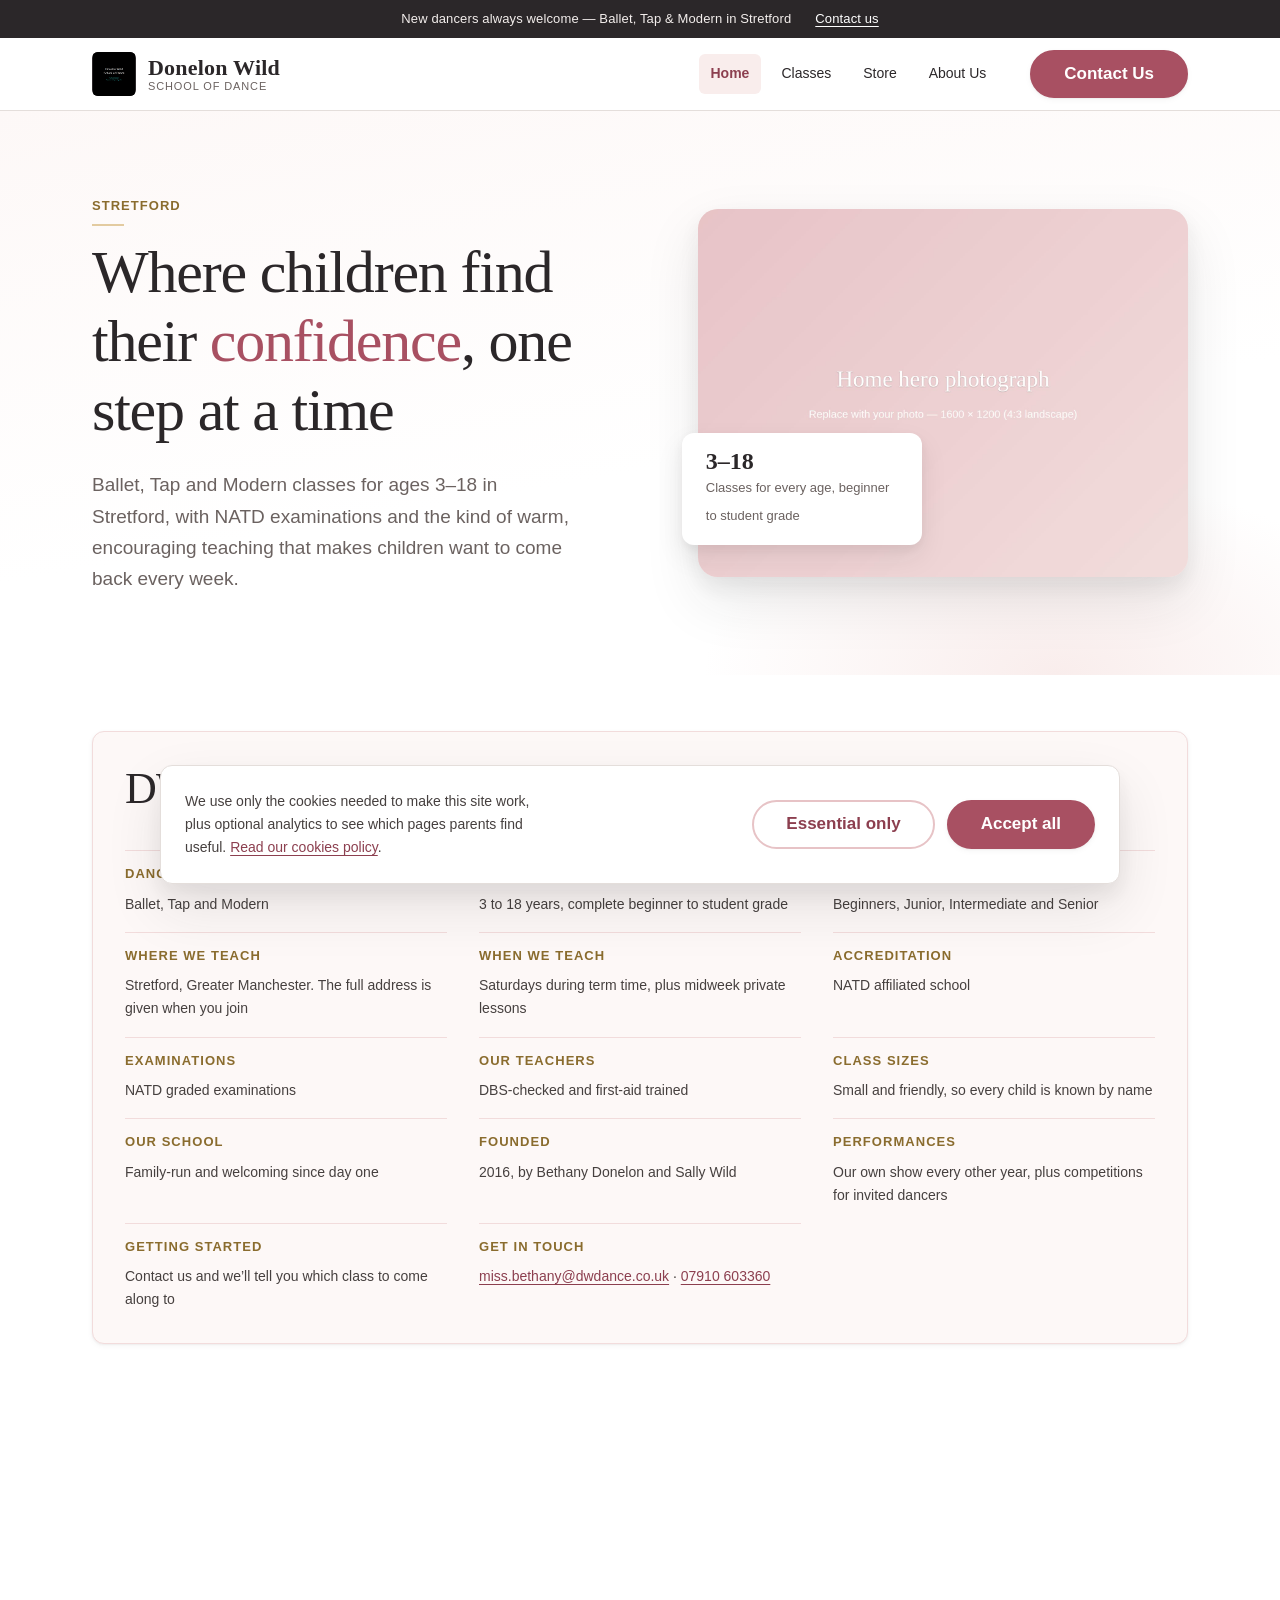
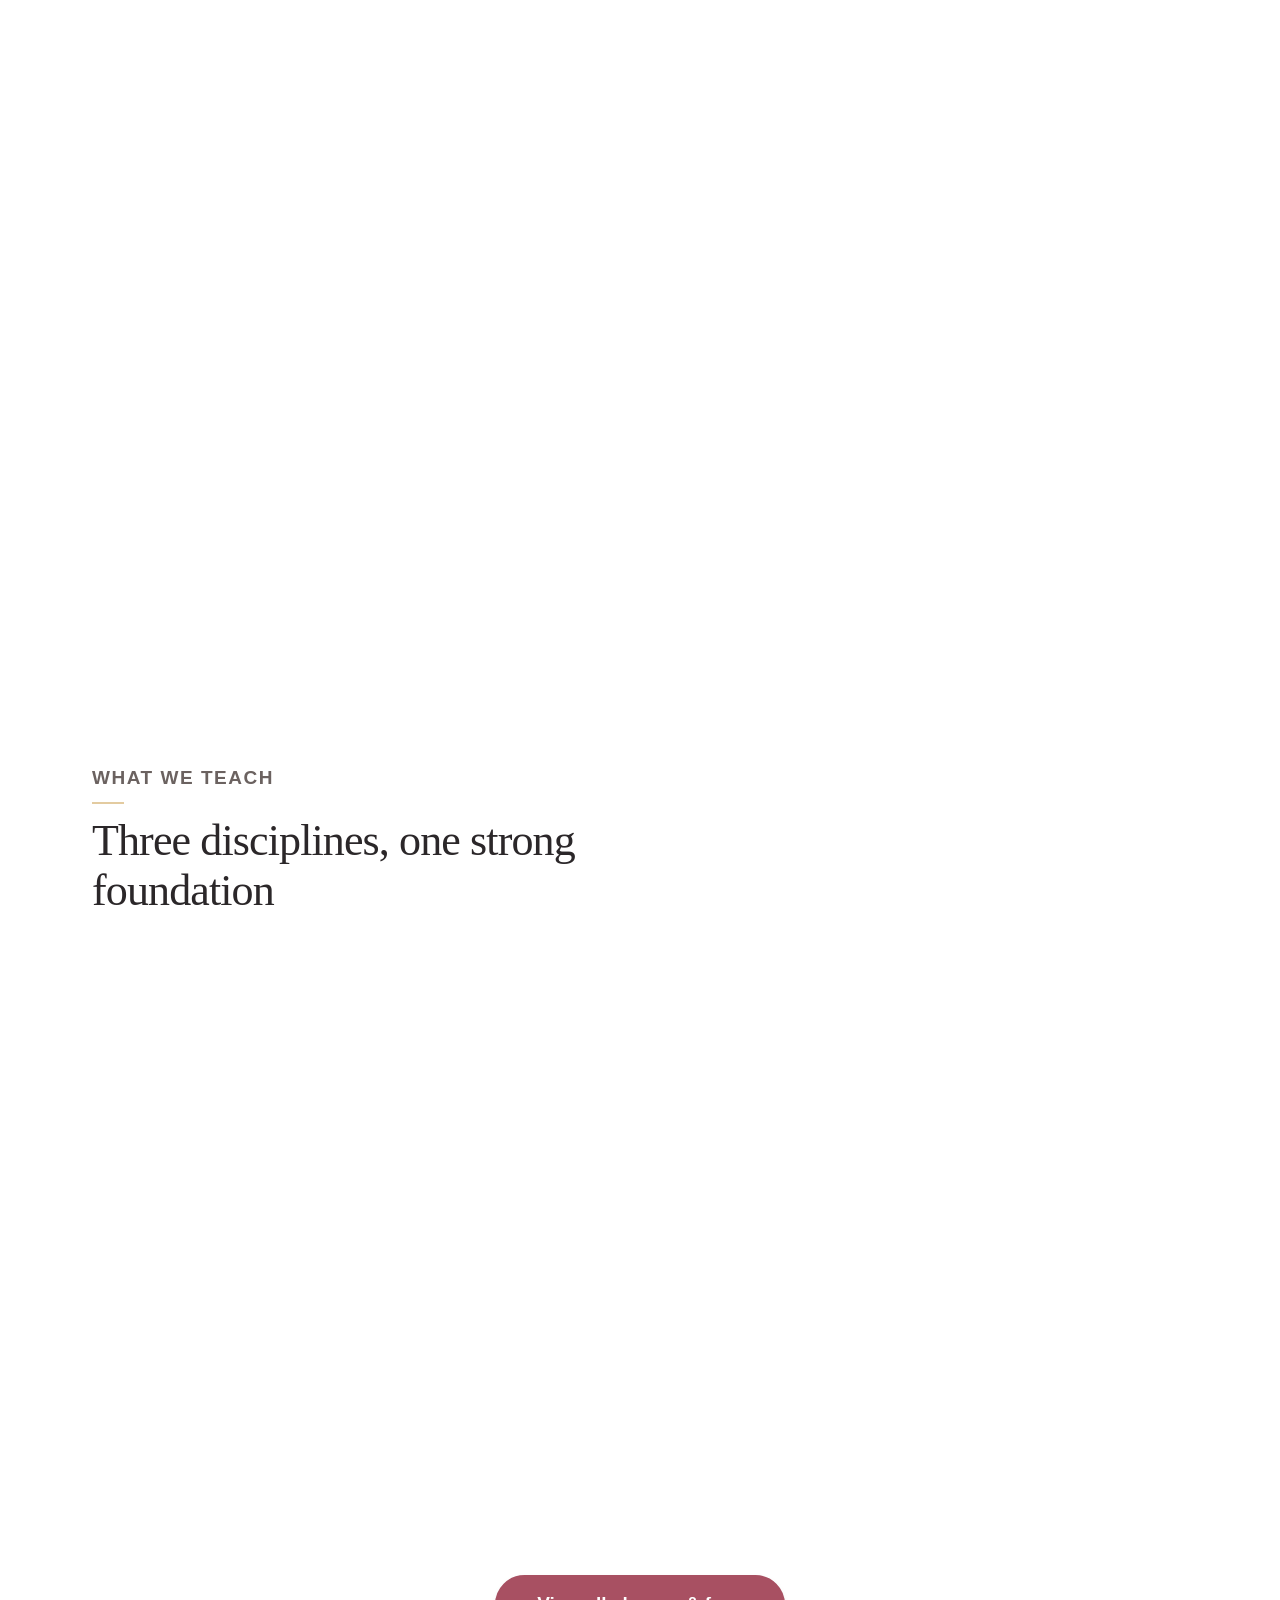
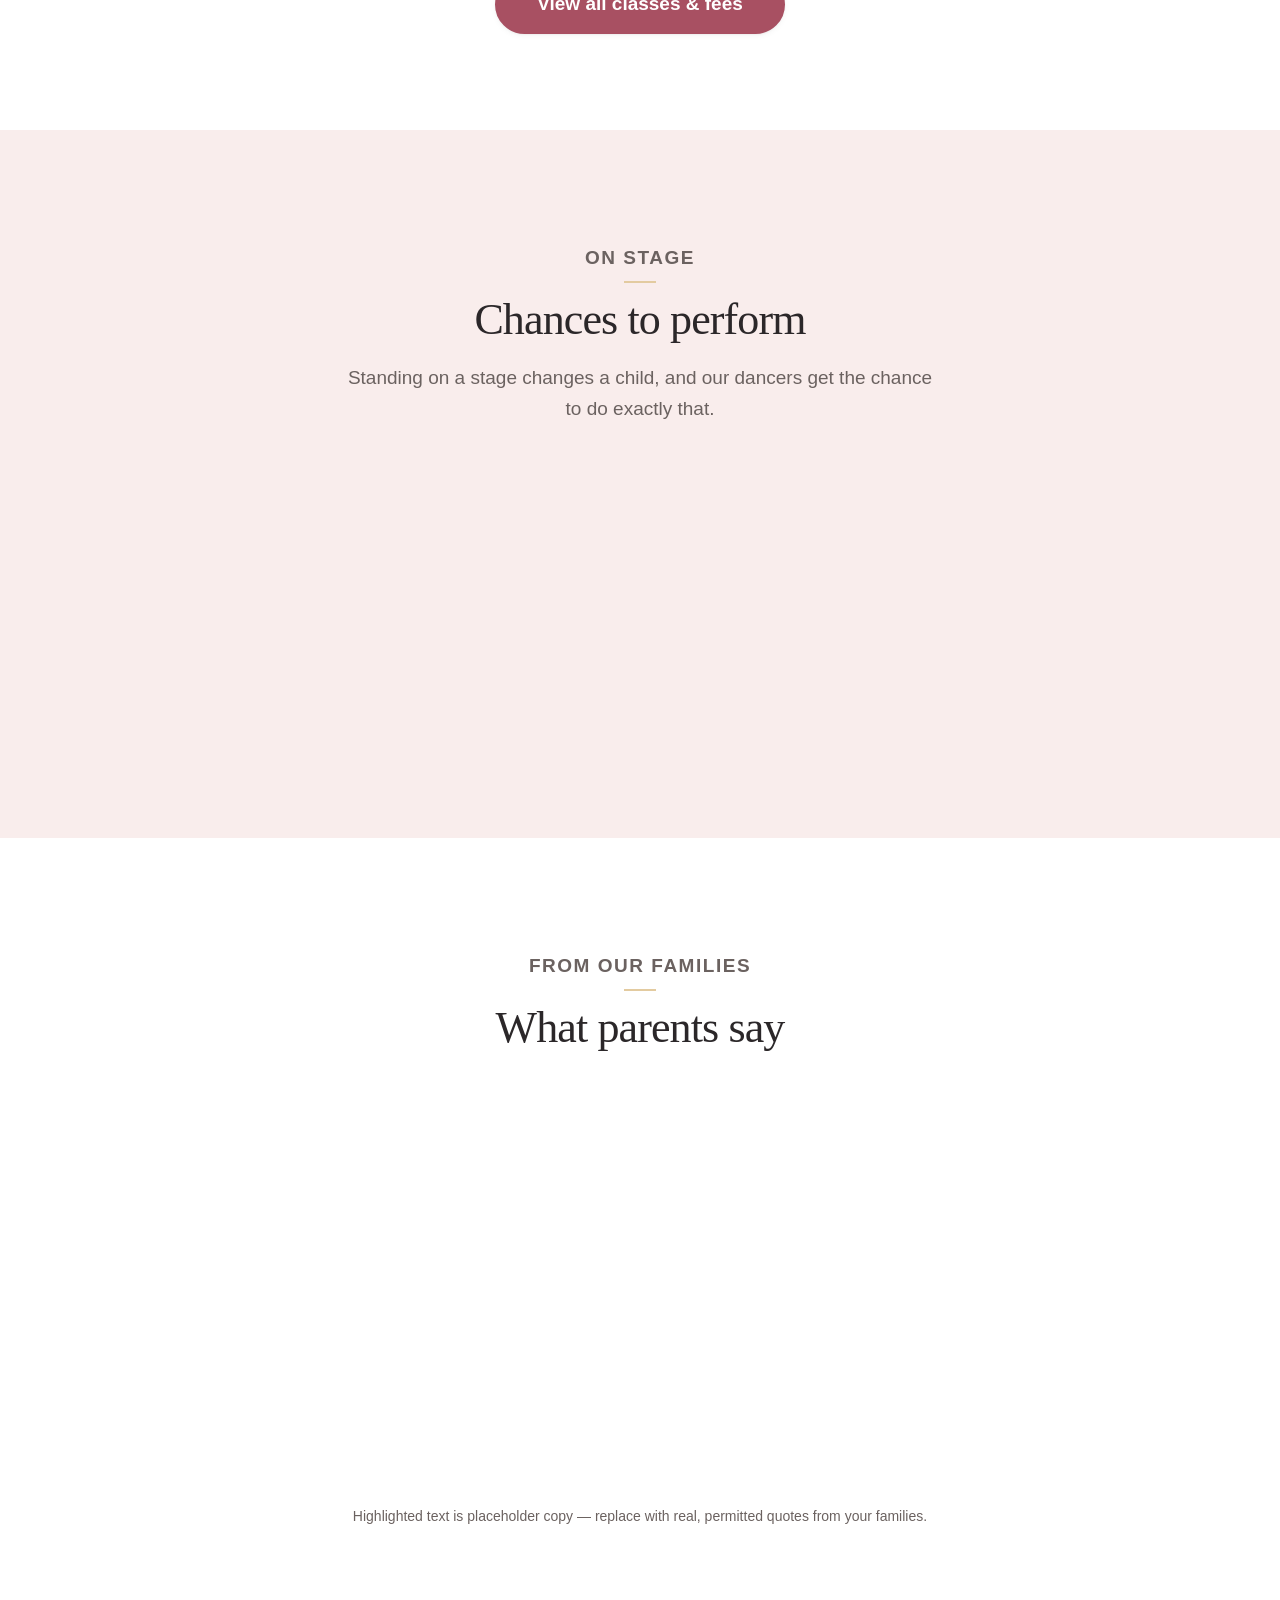
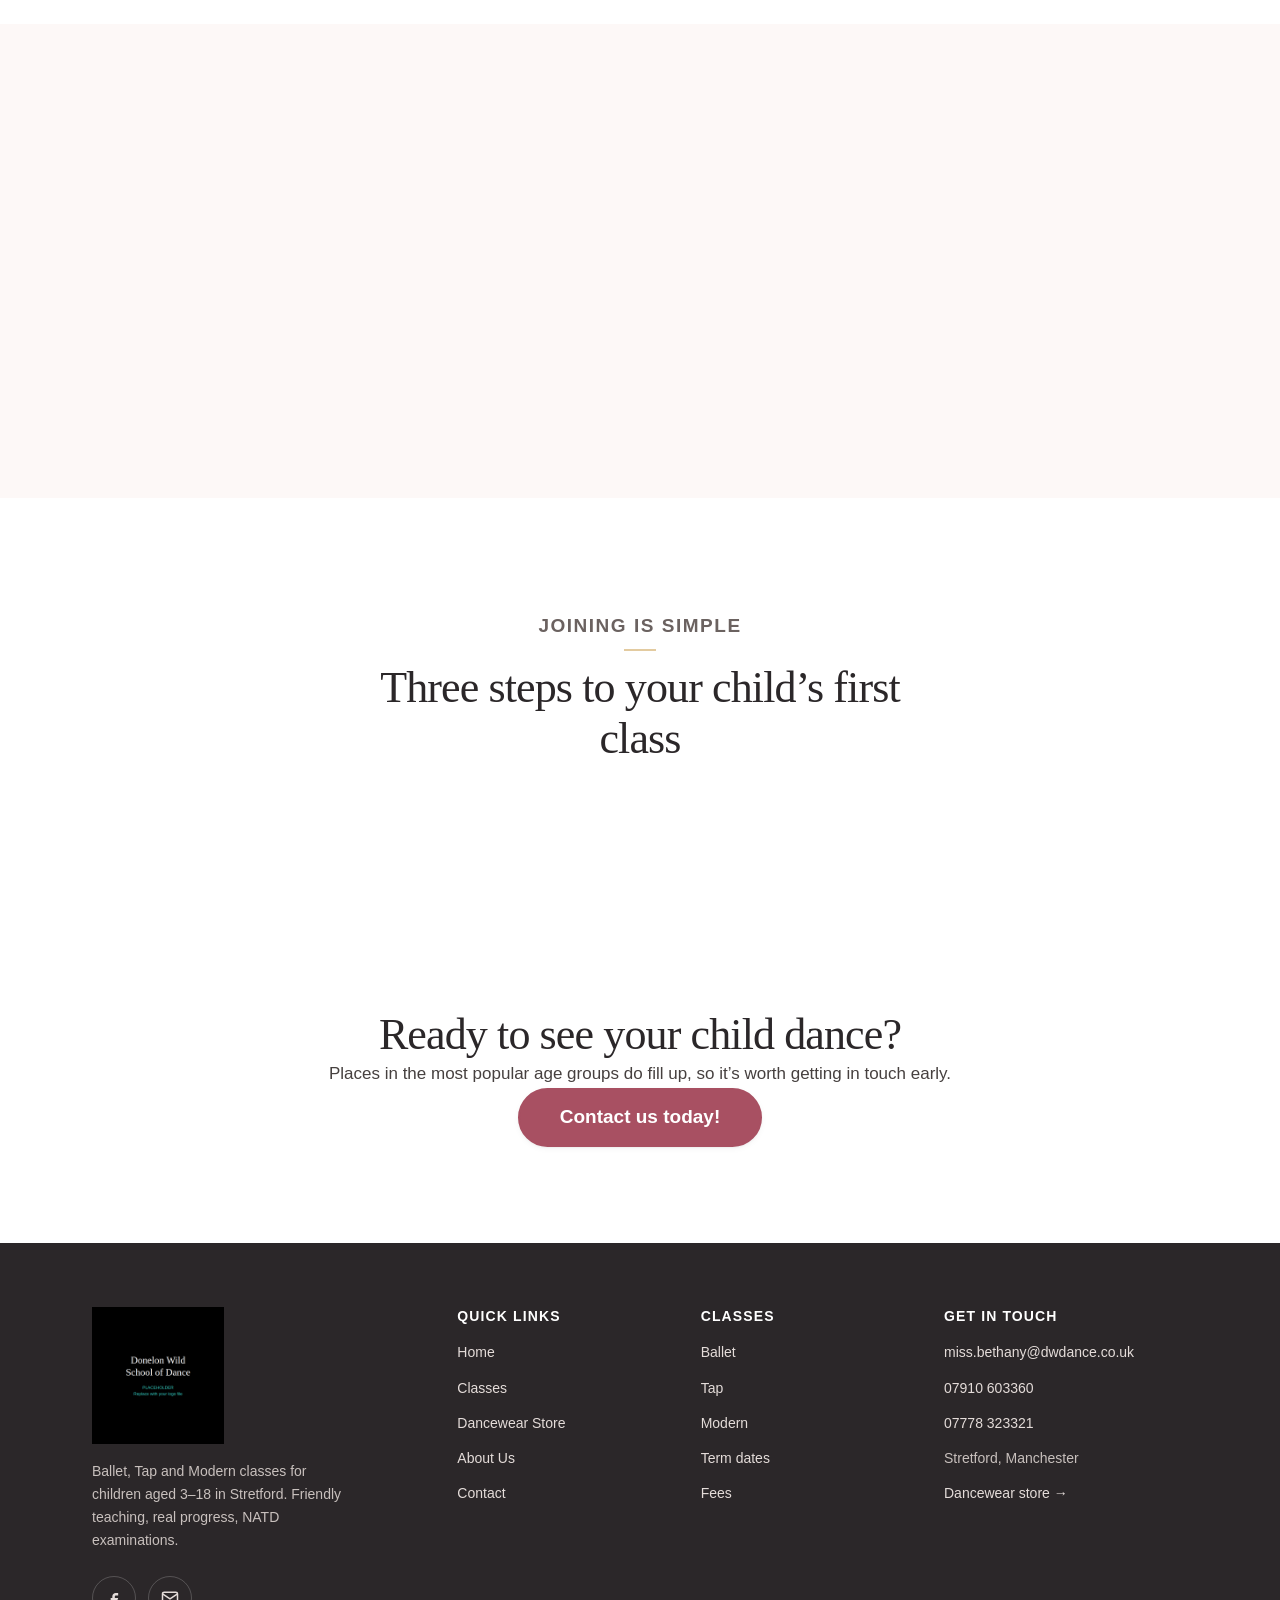
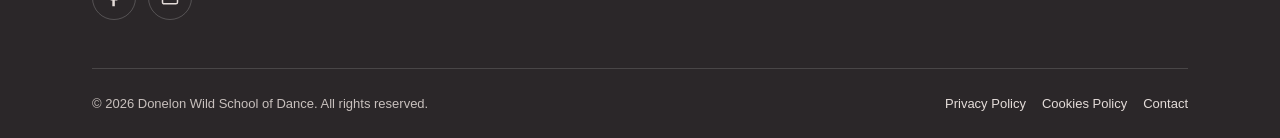
==== commit 27cc7c7d: "Add Beginners to the home page groups; build out the store page Home - The at-a-glance class groups " ====
--- a/index.html
+++ b/index.html
@@ -102,7 +102,7 @@
         <dl class="facts">
           <div><dt>Dance styles</dt><dd>Ballet, Tap and Modern</dd></div>
           <div><dt>Ages</dt><dd>3 to 18 years, complete beginner to student grade</dd></div>
-          <div><dt>Class groups</dt><dd>Junior, Intermediate and Senior</dd></div>
+          <div><dt>Class groups</dt><dd>Beginners, Junior, Intermediate and Senior</dd></div>
           <div><dt>Where we teach</dt><dd>Stretford, Greater Manchester. The full address is given when you join</dd></div>
           <div><dt>When we teach</dt><dd>Saturdays during term time, plus midweek private lessons</dd></div>
           <div><dt>Accreditation</dt><dd>NATD affiliated school</dd></div>
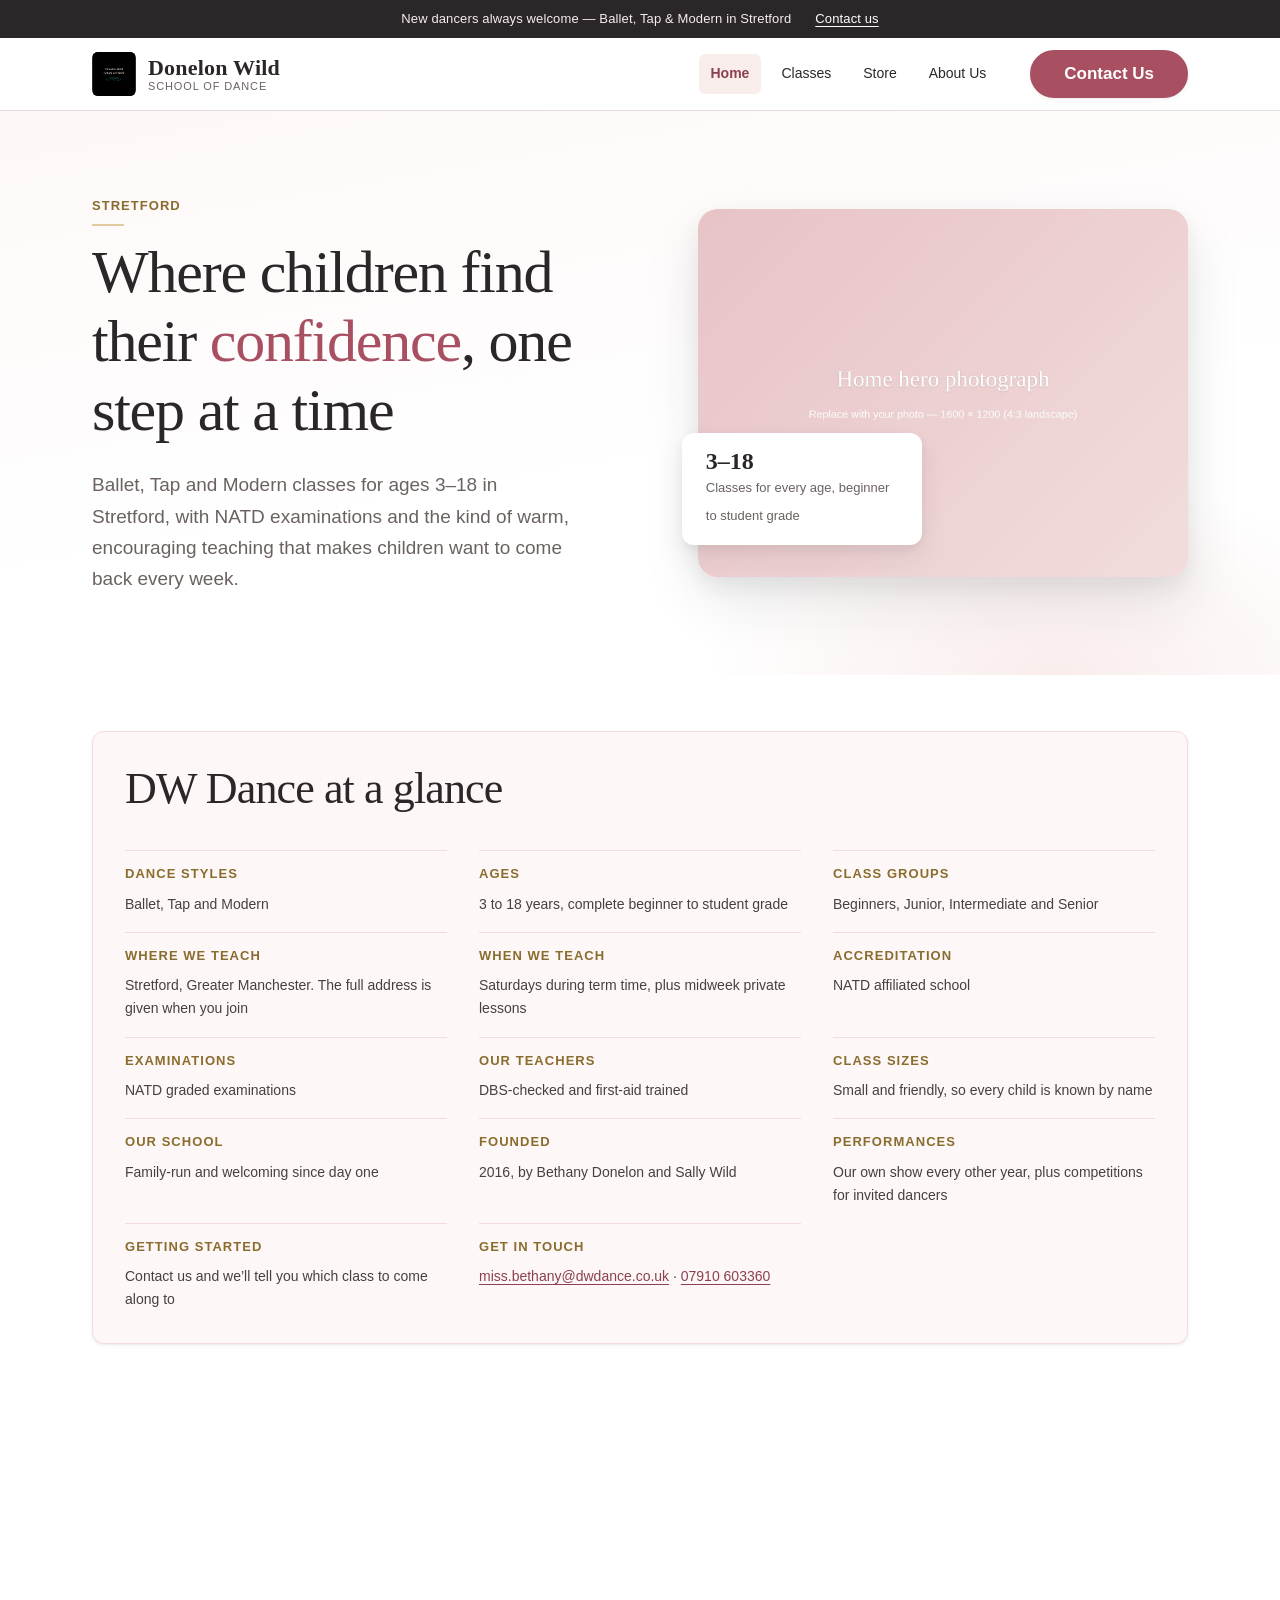
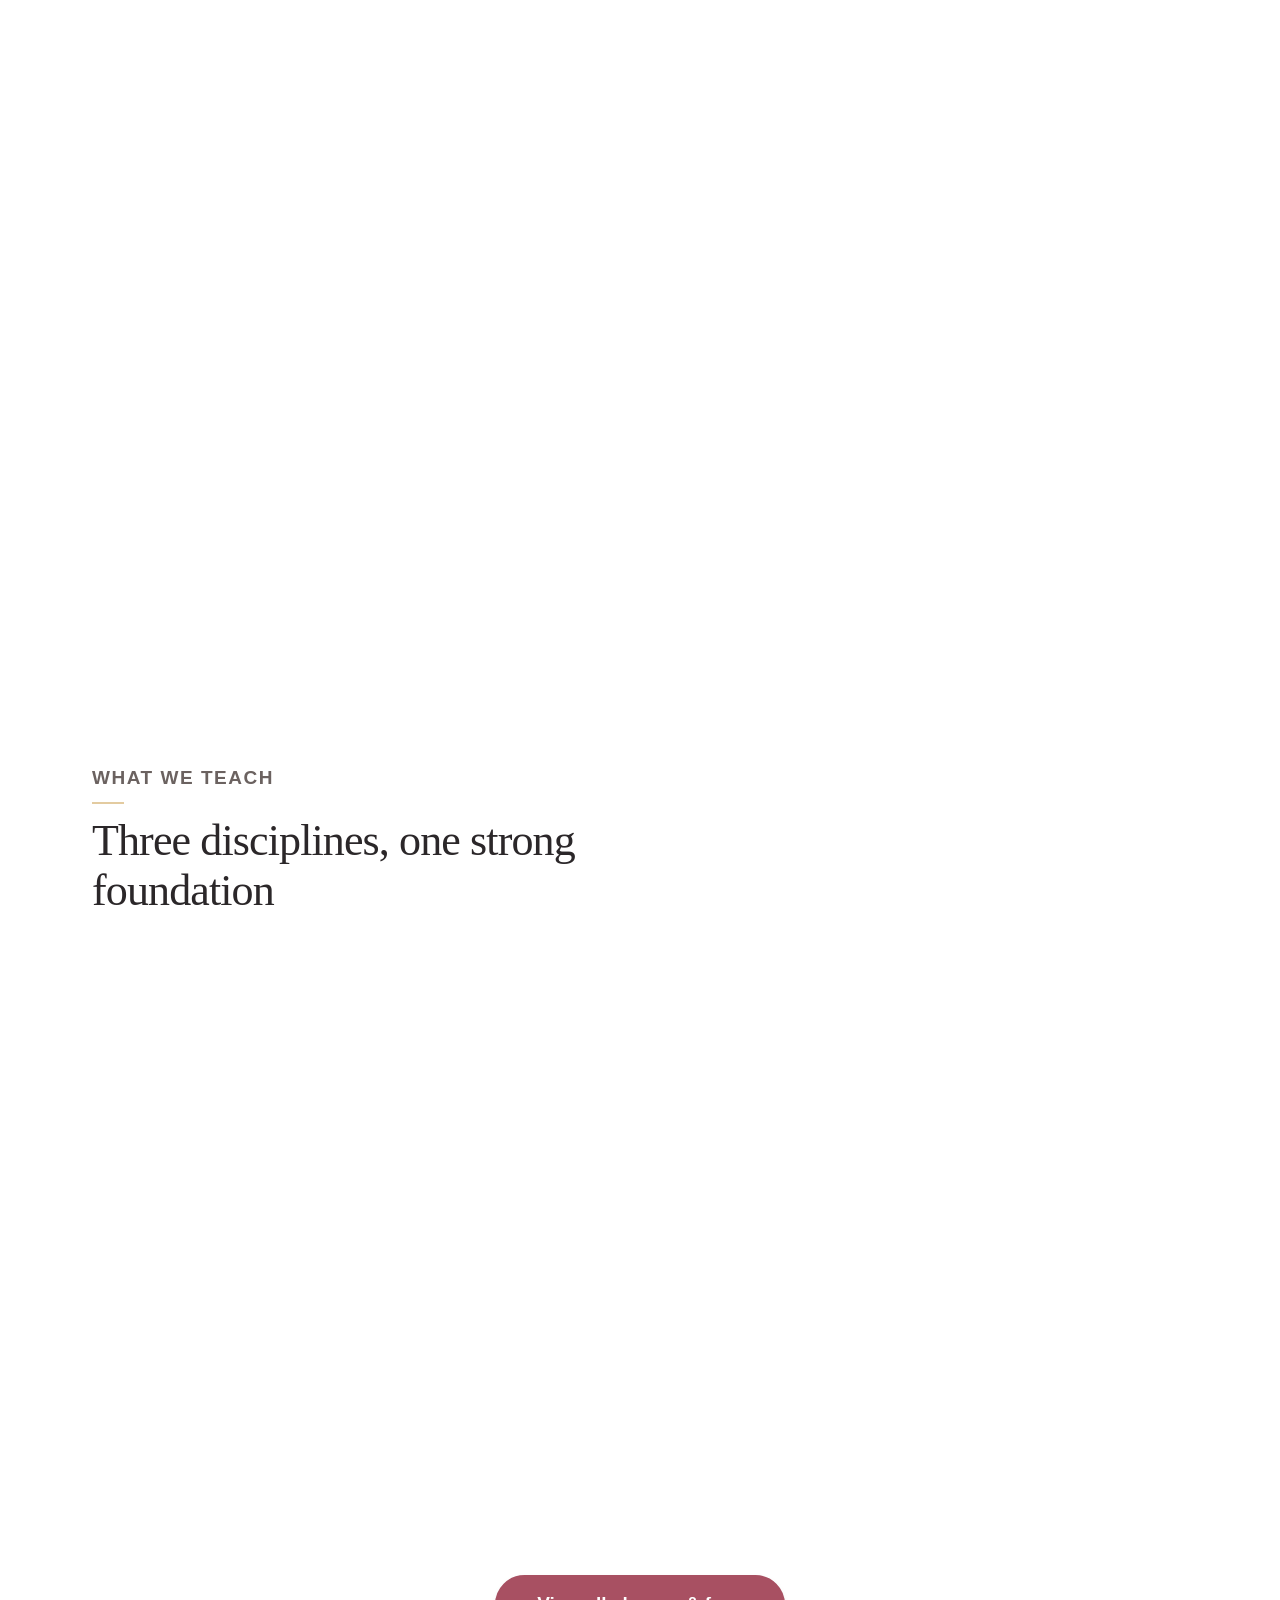
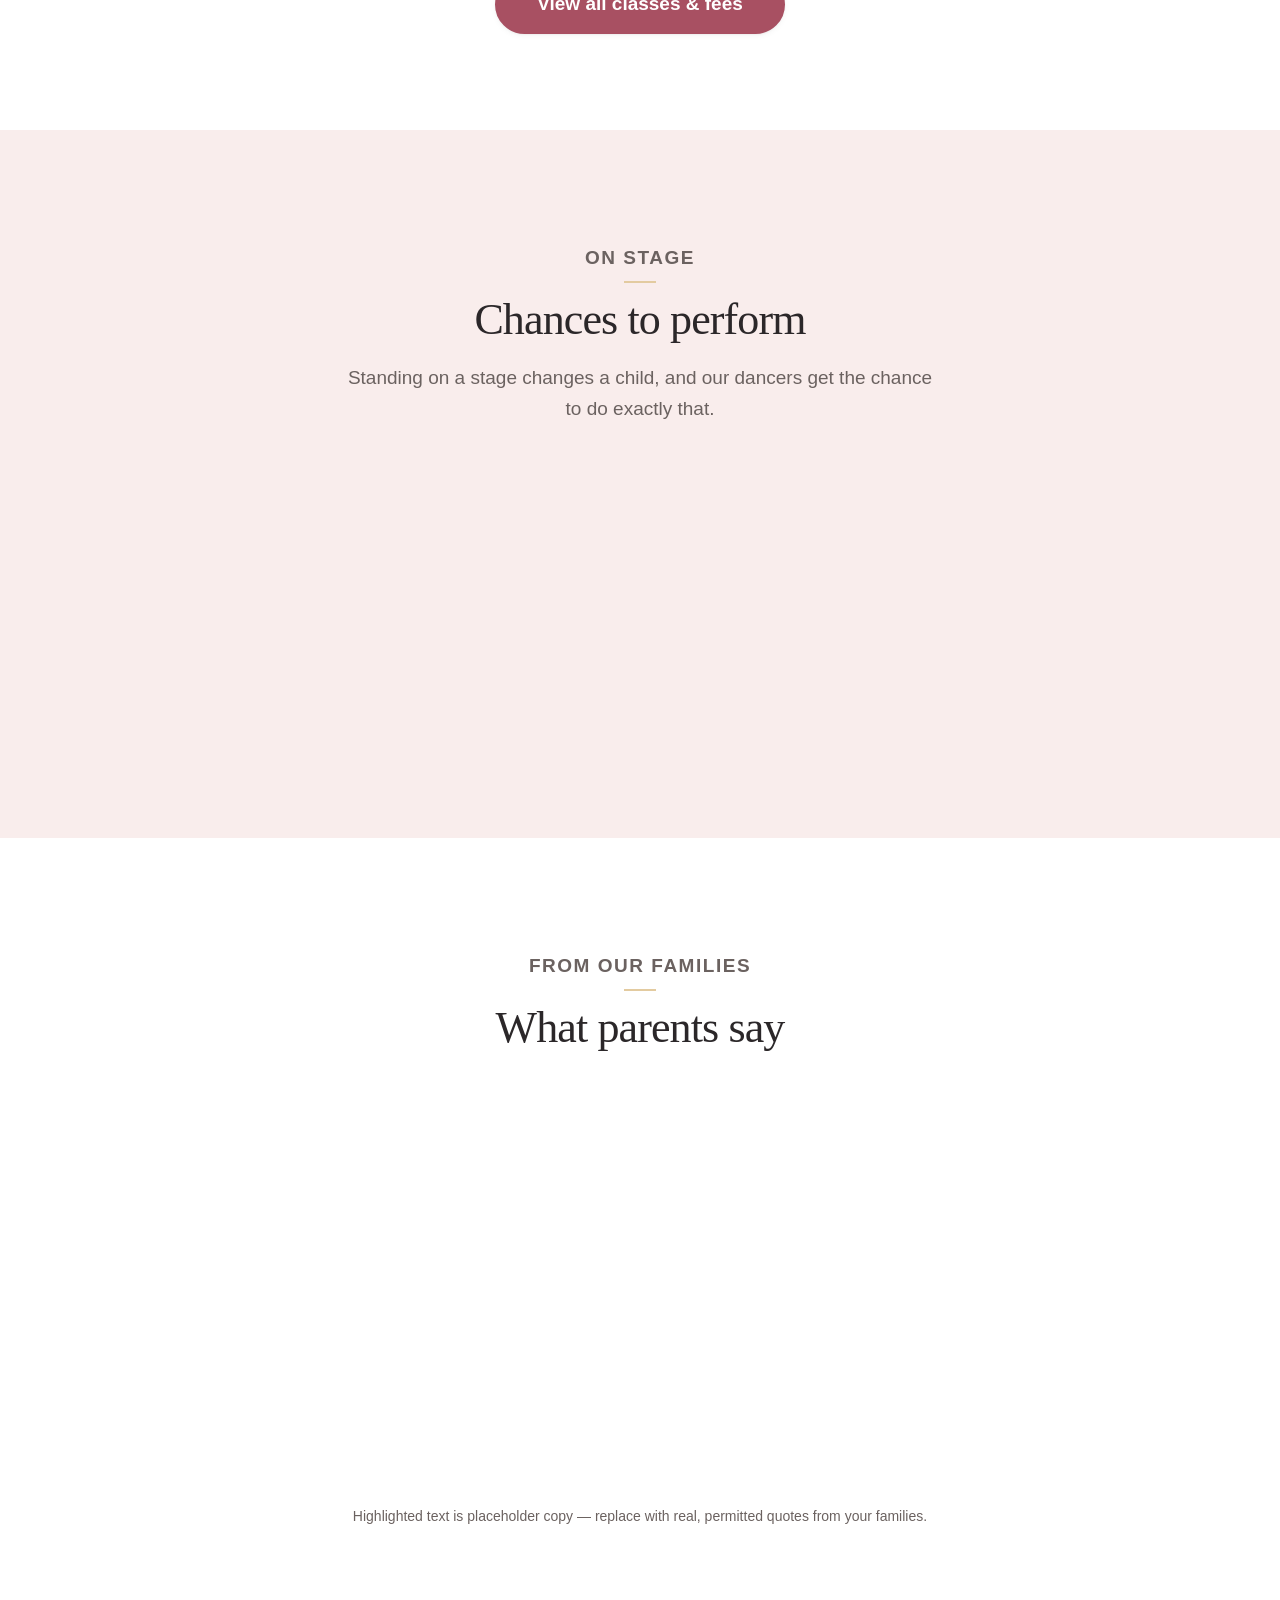
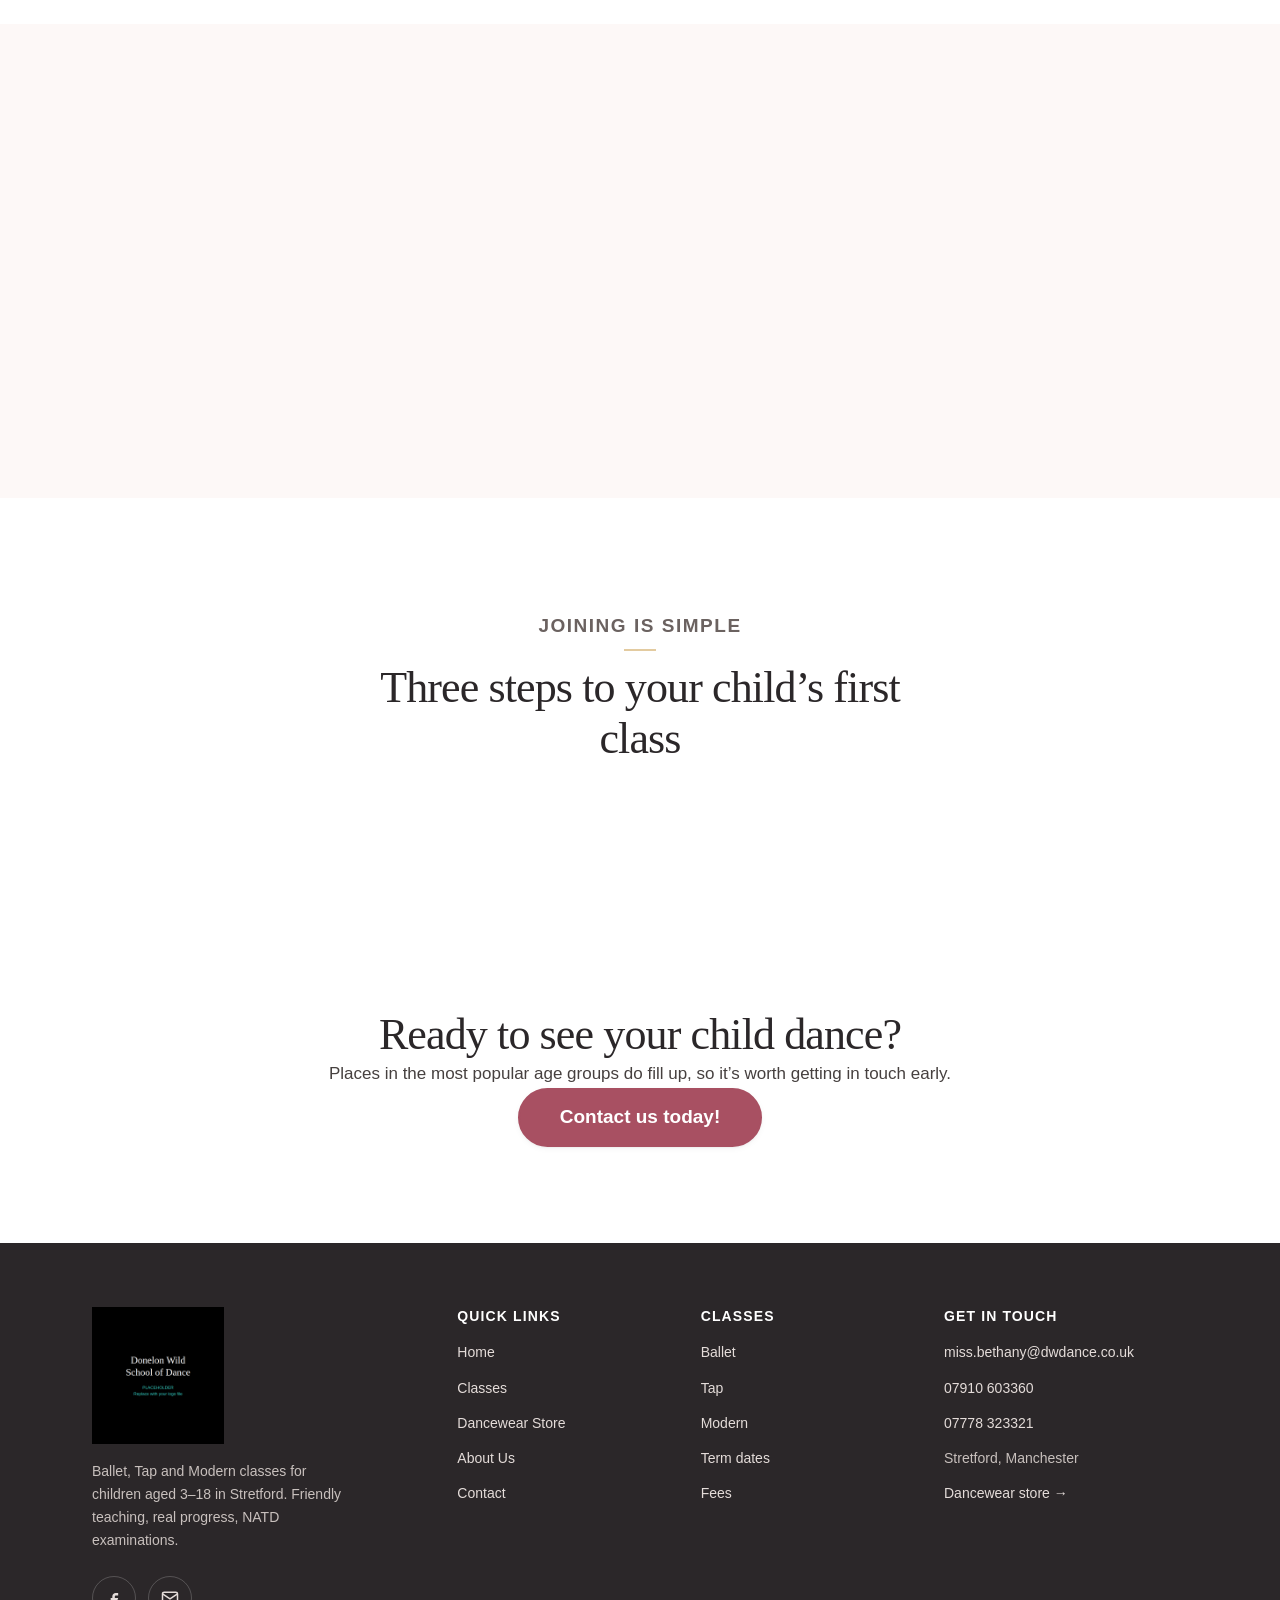
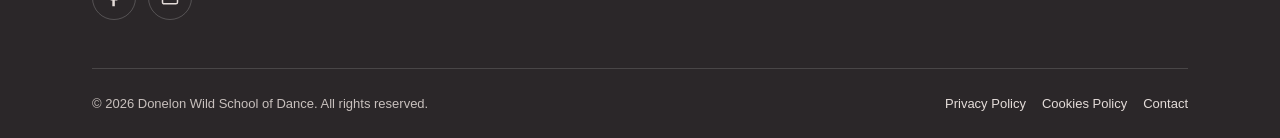
==== commit c35d3e24: "Remove the cookie banner; the site now stores nothing at all The banner asked consent for optional a" ====
--- a/index.html
+++ b/index.html
@@ -369,14 +369,6 @@
     </div>
   </div>
 </footer>
-
-<div class="cookie-bar" id="cookie-bar" role="region" aria-label="Cookie notice" hidden>
-  <p>We use only the cookies needed to make this site work, plus optional analytics to see which pages parents find useful. <a href="cookies.html">Read our cookies policy</a>.</p>
-  <div class="btn-row">
-    <button class="btn btn--secondary" type="button" data-cookie-choice="essential">Essential only</button>
-    <button class="btn btn--primary" type="button" data-cookie-choice="all">Accept all</button>
-  </div>
-</div>
 
 <script src="assets/js/main.js" defer></script>
 <script type="application/ld+json">
--- a/assets/css/styles.css
+++ b/assets/css/styles.css
@@ -886,22 +886,6 @@
 .footer-bottom ul { display: flex; flex-wrap: wrap; gap: var(--s-4); }
 
 /* 5.19 Cookie banner ----------------------------------------------------- */
-.cookie-bar {
-  position: fixed;
-  left: var(--s-4); right: var(--s-4); bottom: var(--s-4);
-  z-index: 150;
-  display: flex; flex-wrap: wrap; gap: var(--s-4);
-  align-items: center; justify-content: space-between;
-  max-width: 60rem;
-  margin-inline: auto;
-  padding: var(--s-5);
-  background: var(--c-white);
-  border: 1px solid var(--border);
-  border-radius: var(--r-md);
-  box-shadow: var(--shadow-lg);
-  font-size: var(--fs-sm);
-}
-.cookie-bar p { max-width: 46ch; }
 
 /* 5.20 Anchor sub-nav ---------------------------------------------------- */
 .subnav { border-bottom: 1px solid var(--border); background: var(--c-white); }
@@ -936,6 +920,31 @@
 .prose ul li { list-style: disc; }
 .rule { height: 1px; background: var(--border); border: 0; margin-block: var(--s-7); }
 
+/* Spec list — a label column and a value column, with a full-width rule
+   between rows. Unlike the .facts grid, the rules always line up, however
+   long a label runs. -------------------------------------------------------- */
+.spec-list > div {
+  display: grid;
+  gap: var(--s-1);
+  padding-block: var(--s-4);
+  border-top: 1px solid var(--c-blush-200);
+}
+.spec-list > div:first-child { padding-top: 0; border-top: 0; }
+.spec-list > div:last-child  { padding-bottom: 0; }
+@media (min-width: 40em) {
+  .spec-list > div {
+    grid-template-columns: 14rem 1fr;
+    gap: var(--s-5);
+    align-items: baseline;
+  }
+}
+.spec-list dt {
+  font-size: var(--fs-xs); font-weight: 600;
+  letter-spacing: var(--ls-wide); text-transform: uppercase;
+  color: var(--c-gold-700);
+}
+.spec-list dd { margin: 0; font-size: var(--fs-sm); color: var(--text); }
+
 /* --------------------------------------------------------------------------
    6.x SMALL SCREENS
    The layout is mobile-first, so these only tighten what is too generous on a
@@ -995,7 +1004,7 @@
 }
 
 @media print {
-  .site-header, .site-footer, .cookie-bar, .topbar, .subnav, .btn { display: none !important; }
+  .site-header, .site-footer, .topbar, .subnav, .btn { display: none !important; }
   body { color: #000; font-size: 12pt; }
   a::after { content: " (" attr(href) ")"; font-size: 0.85em; }
 }
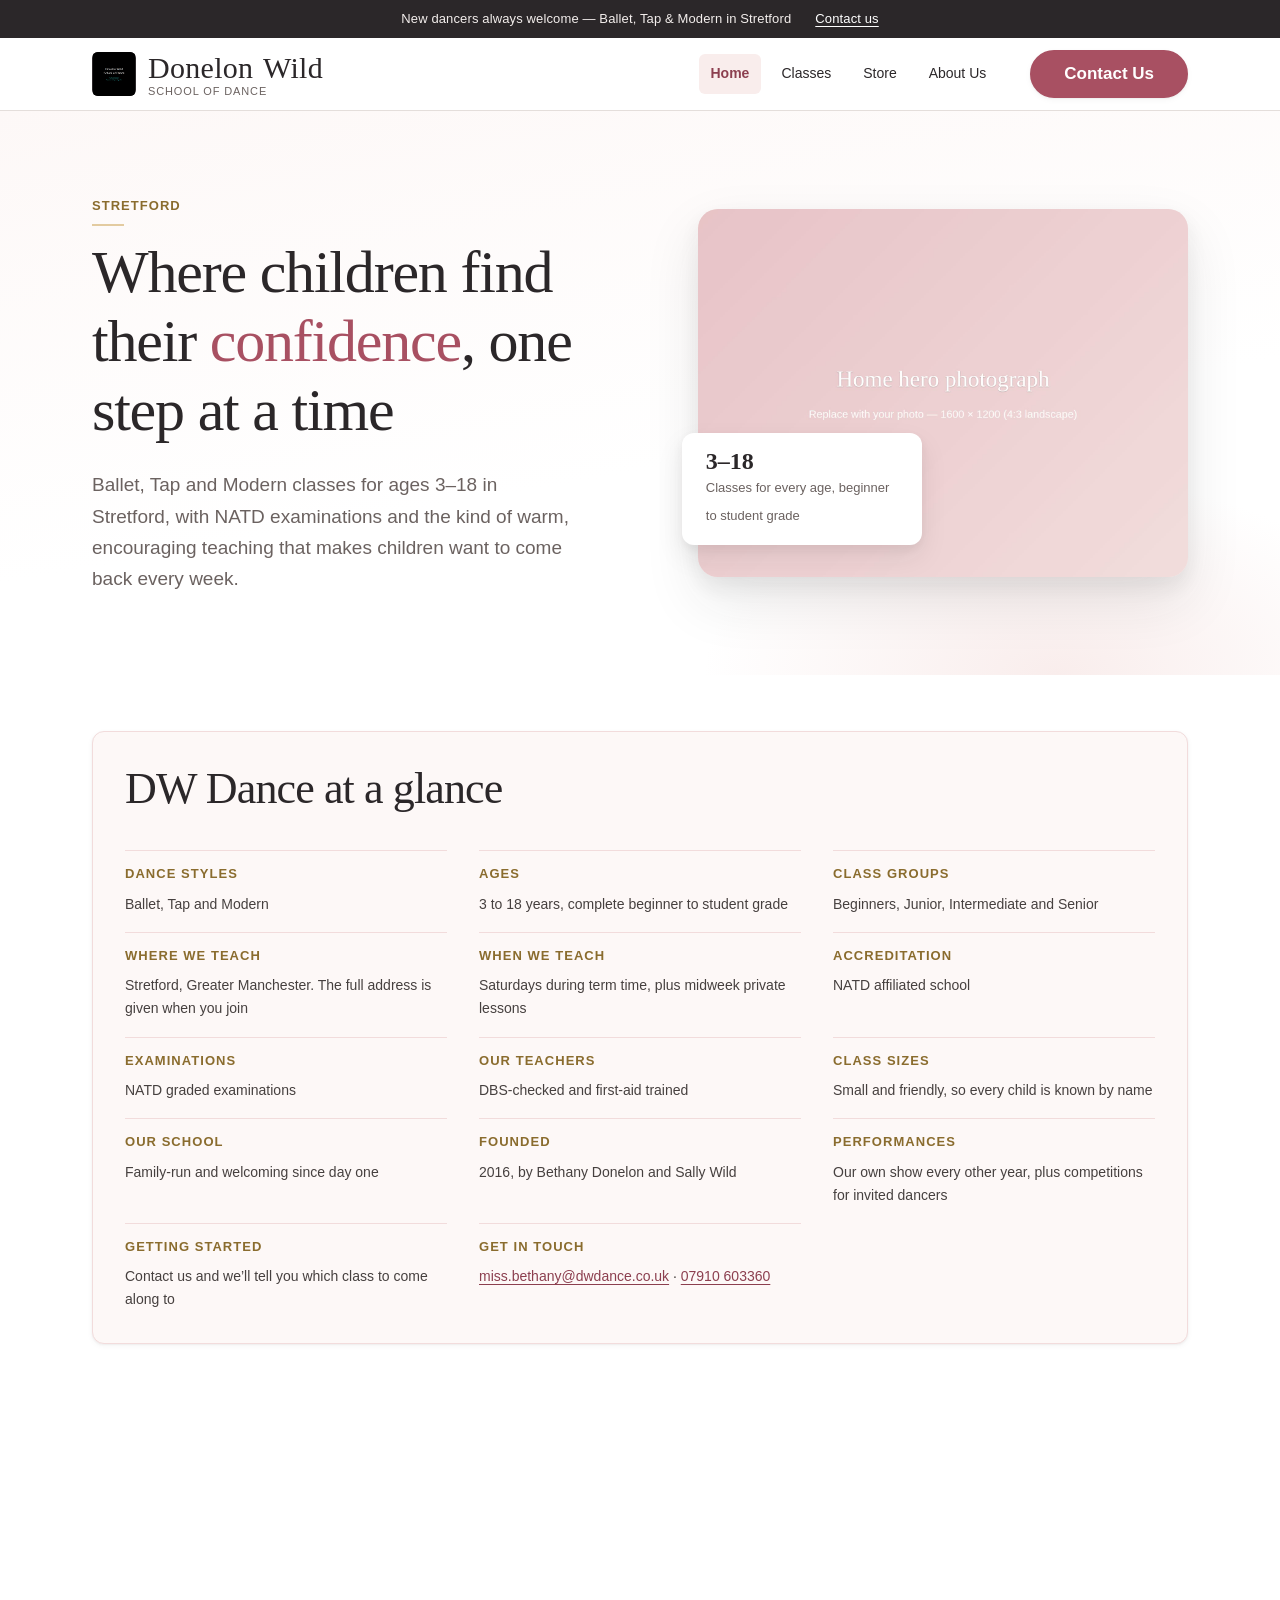
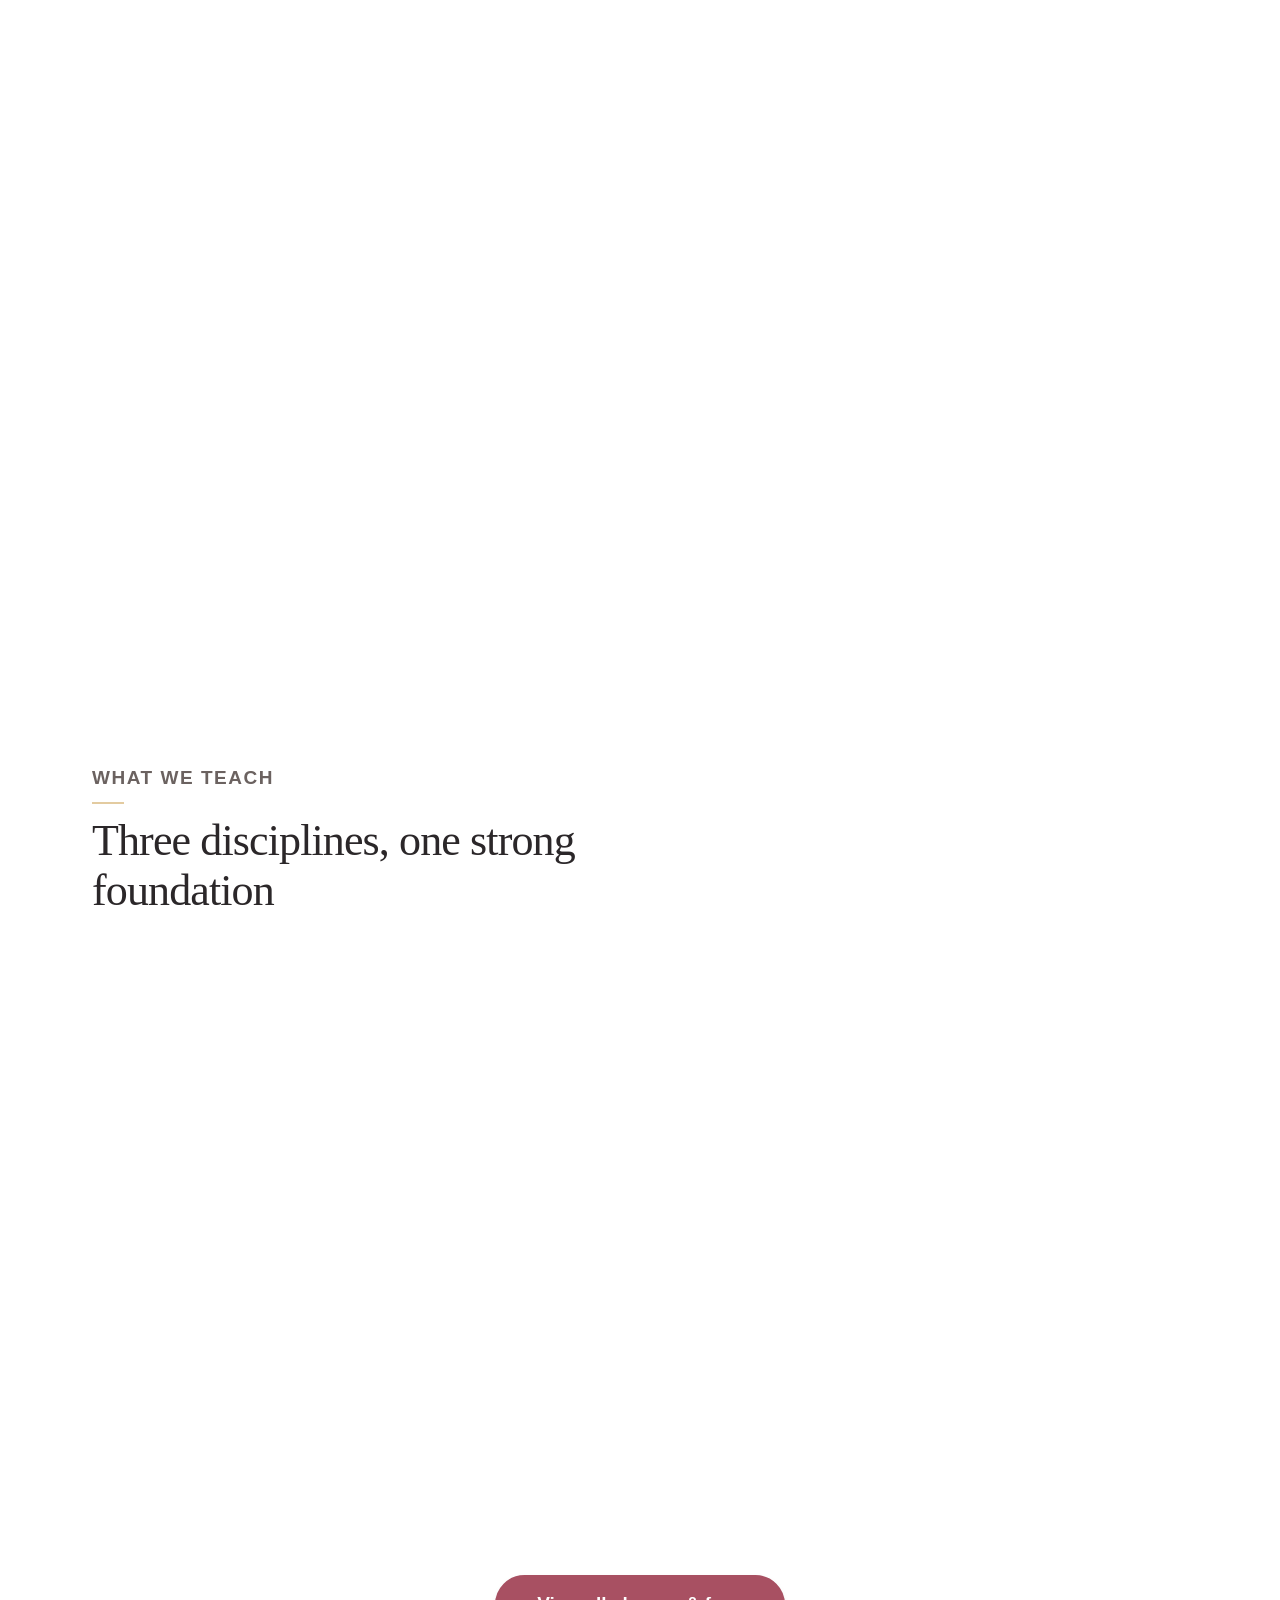
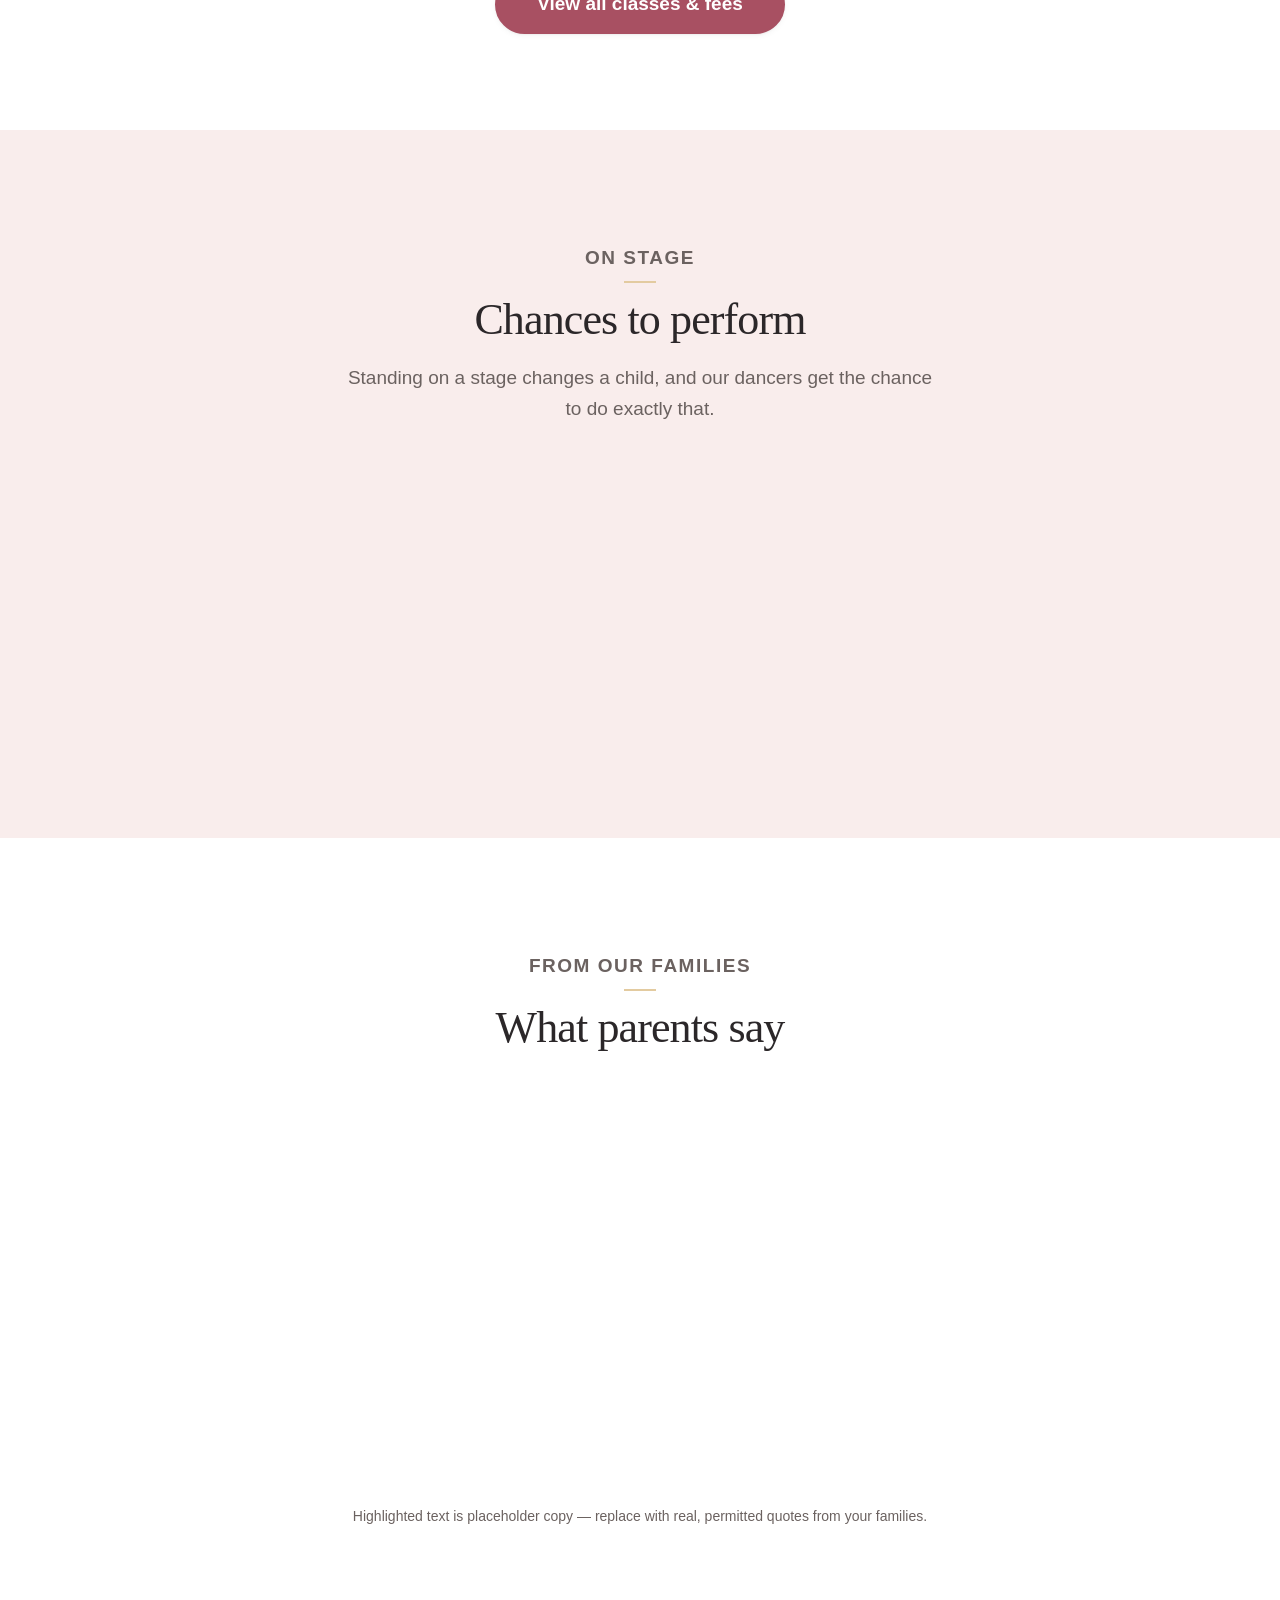
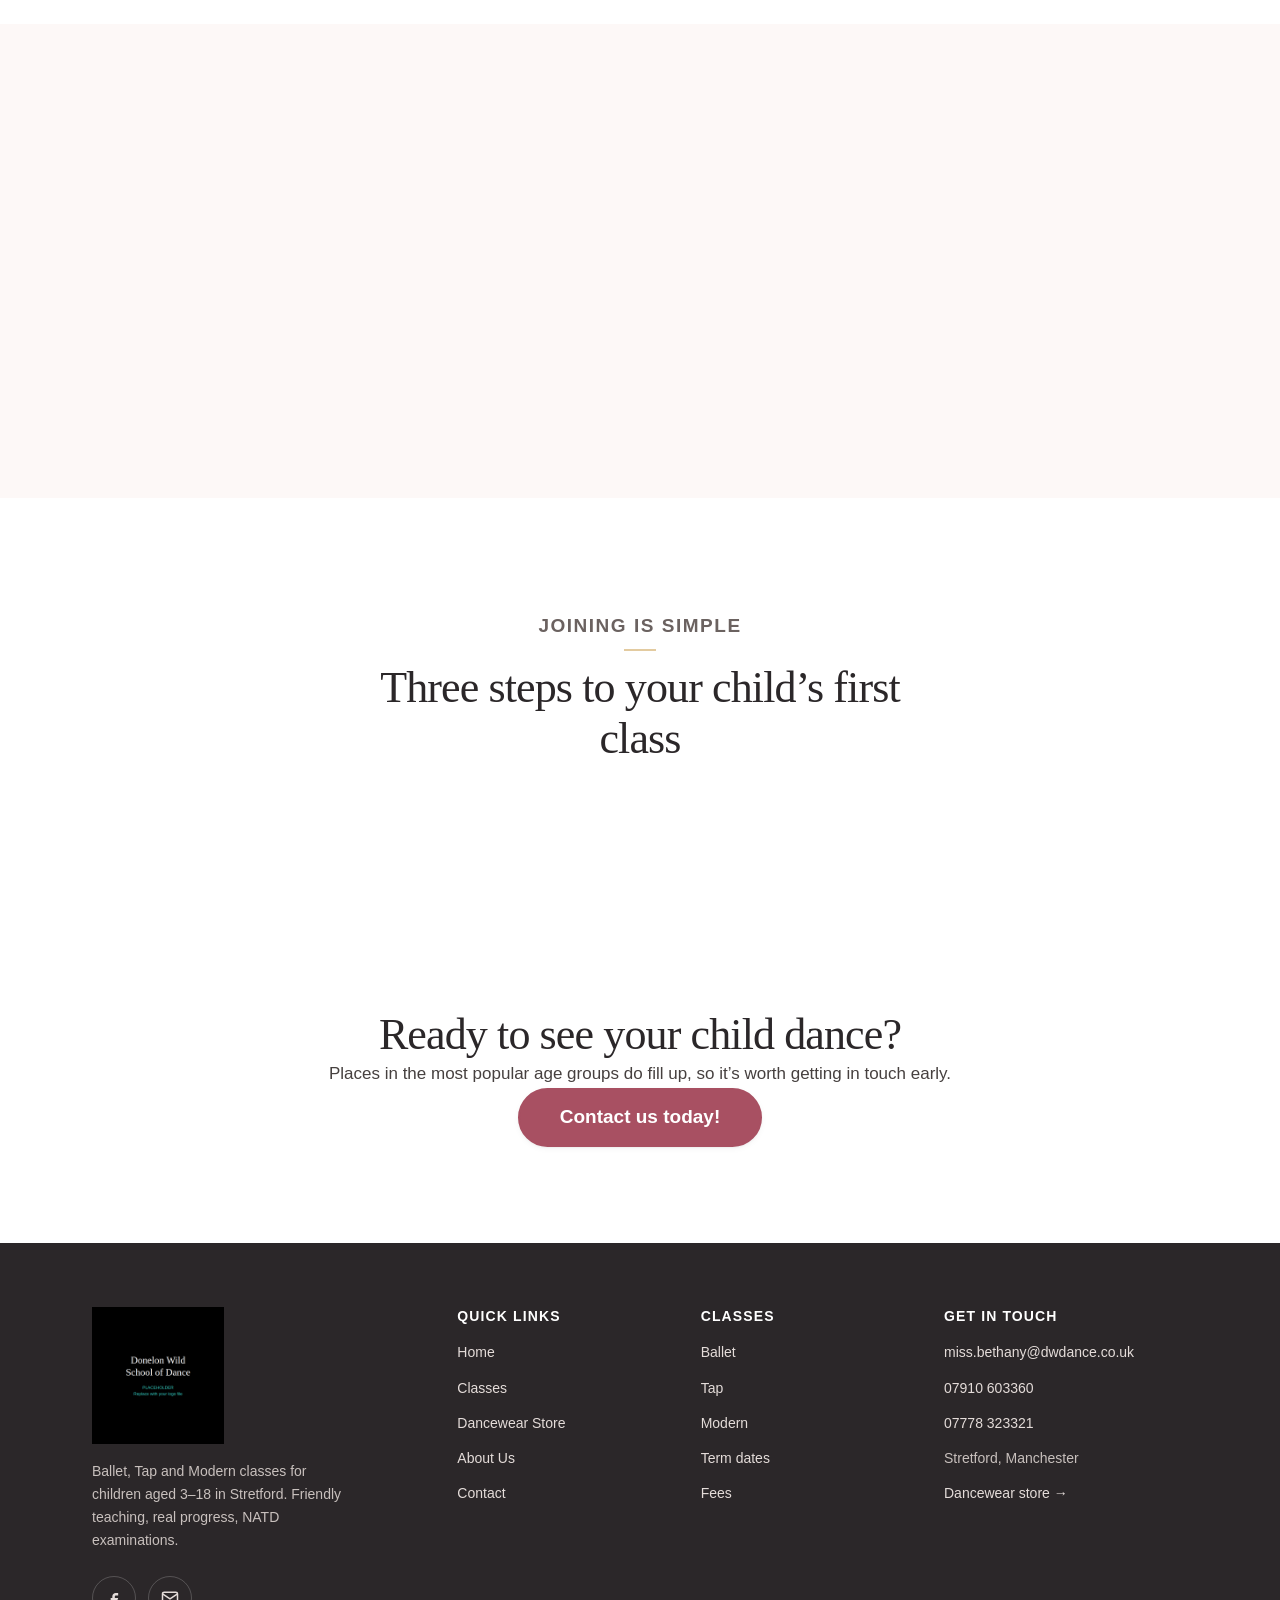
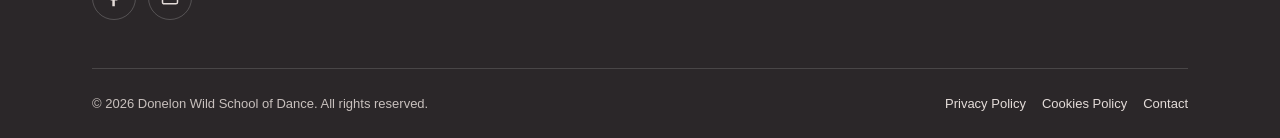
==== commit 7dfe6e9f: "Set company wordmark in Great Vibes script Switch --font-brand from Cormorant Garamond to Great Vibe" ====
--- a/index.html
+++ b/index.html
@@ -27,7 +27,7 @@
 
 <link rel="preconnect" href="https://fonts.googleapis.com">
 <link rel="preconnect" href="https://fonts.gstatic.com" crossorigin>
-<link rel="stylesheet" href="https://fonts.googleapis.com/css2?family=Cormorant+Garamond:wght@600;700&family=Inter:wght@400;500;600;700&family=Playfair+Display:wght@500;600&display=swap">
+<link rel="stylesheet" href="https://fonts.googleapis.com/css2?family=Cormorant+Garamond:wght@600;700&family=Great+Vibes&family=Inter:wght@400;500;600;700&family=Playfair+Display:wght@500;600&display=swap">
 <link rel="stylesheet" href="assets/css/styles.css">
 <script>document.documentElement.className += " js";</script>
 </head>
--- a/assets/css/styles.css
+++ b/assets/css/styles.css
@@ -50,7 +50,7 @@
 
   /* Typography ----------------------------------------------------------- */
   --font-display: "Playfair Display", Georgia, "Times New Roman", serif;
-  --font-brand: "Cormorant Garamond", "Playfair Display", Georgia, serif;
+  --font-brand: "Great Vibes", "Cormorant Garamond", "Playfair Display", Georgia, serif;
   --font-body: "Inter", -apple-system, BlinkMacSystemFont, "Segoe UI", Roboto,
                "Helvetica Neue", Arial, sans-serif;
 
@@ -346,13 +346,17 @@
   background: var(--c-ink-900);
   object-fit: contain;
 }
-.brand__text { display: flex; flex-direction: column; line-height: 1.1; }
+.brand__text { display: flex; flex-direction: column; line-height: 1.1; justify-content: center; }
+/* Script wordmark: small x-height, so it is set larger than the body serif was,
+   with a little extra word-space to stop the "n" swash running into the "W". */
 .brand__name {
   font-family: var(--font-brand);
-  font-size: 1.375rem;
-  font-weight: 700;
+  font-size: 1.875rem;
+  font-weight: 400;
+  line-height: 1.15;
   color: var(--text-strong);
   letter-spacing: 0.01em;
+  word-spacing: 0.08em;
 }
 .brand__tag {
   font-size: 0.6875rem;
@@ -861,7 +865,8 @@
 .footer-col ul { display: grid; gap: var(--s-3); }
 
 .footer-brand__logo { width: 132px; height: auto; margin-bottom: var(--s-4); }
-.footer-brand__name { font-family: var(--font-brand); font-size: var(--fs-lg); color: var(--c-white); }
+.footer-brand__name { font-family: var(--font-brand); font-size: var(--fs-xl); font-weight: 400;
+  line-height: 1.15; color: var(--c-white); }
 .footer-brand p { margin-top: var(--s-4); max-width: 34ch; }
 
 .footer-col .social-row { display: flex; flex-direction: row; flex-wrap: wrap;
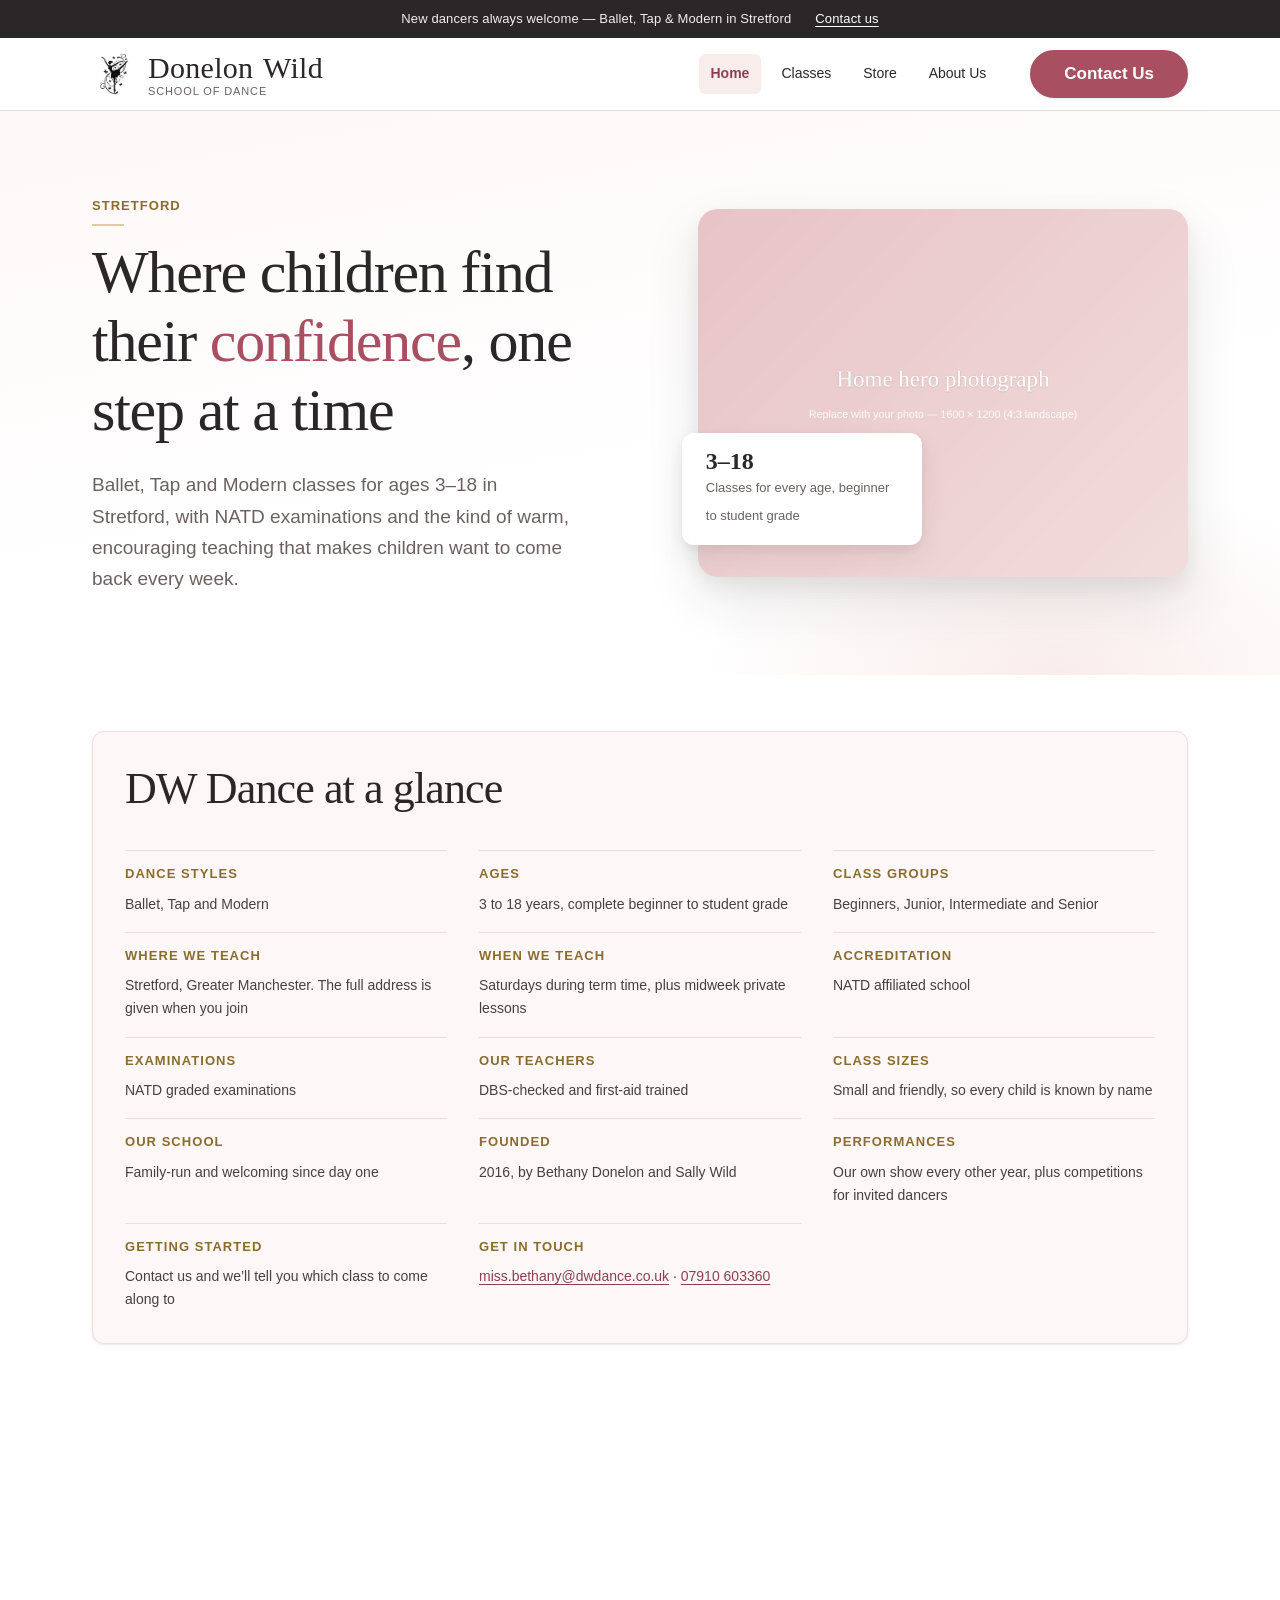
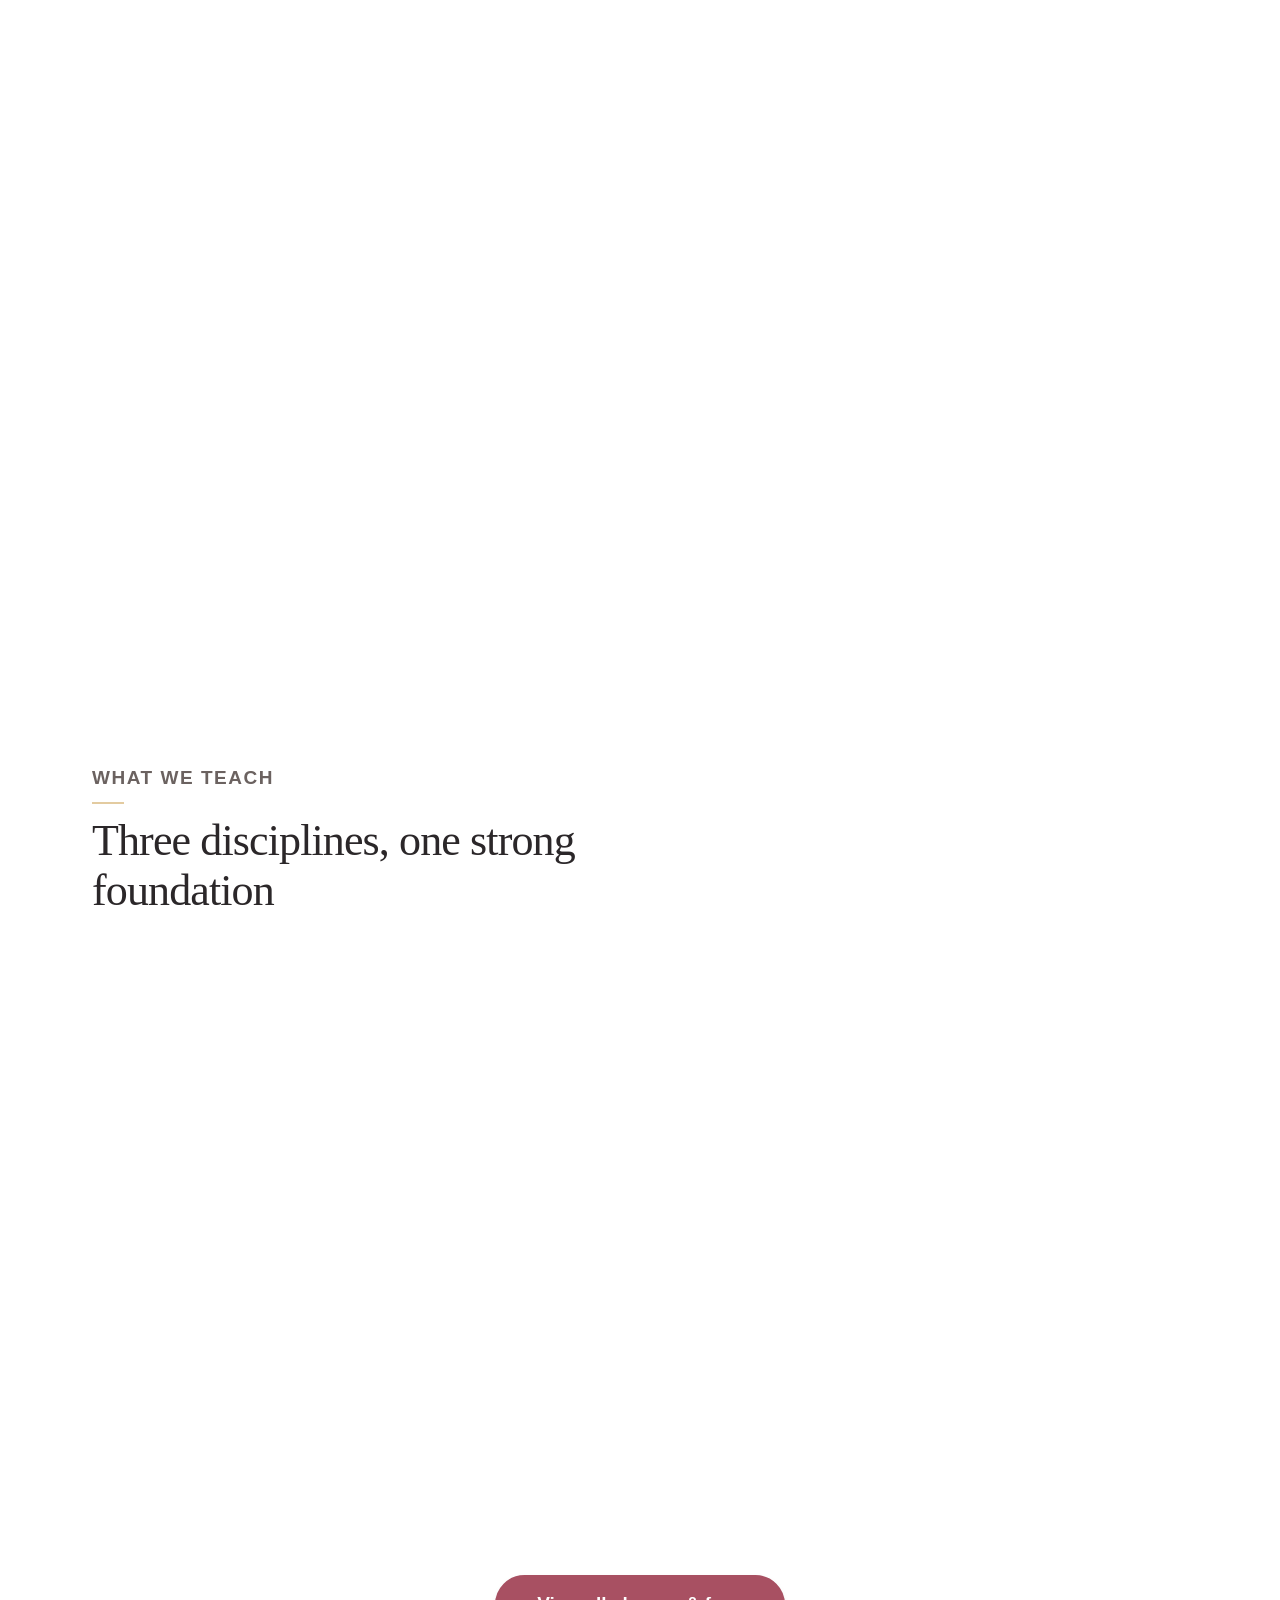
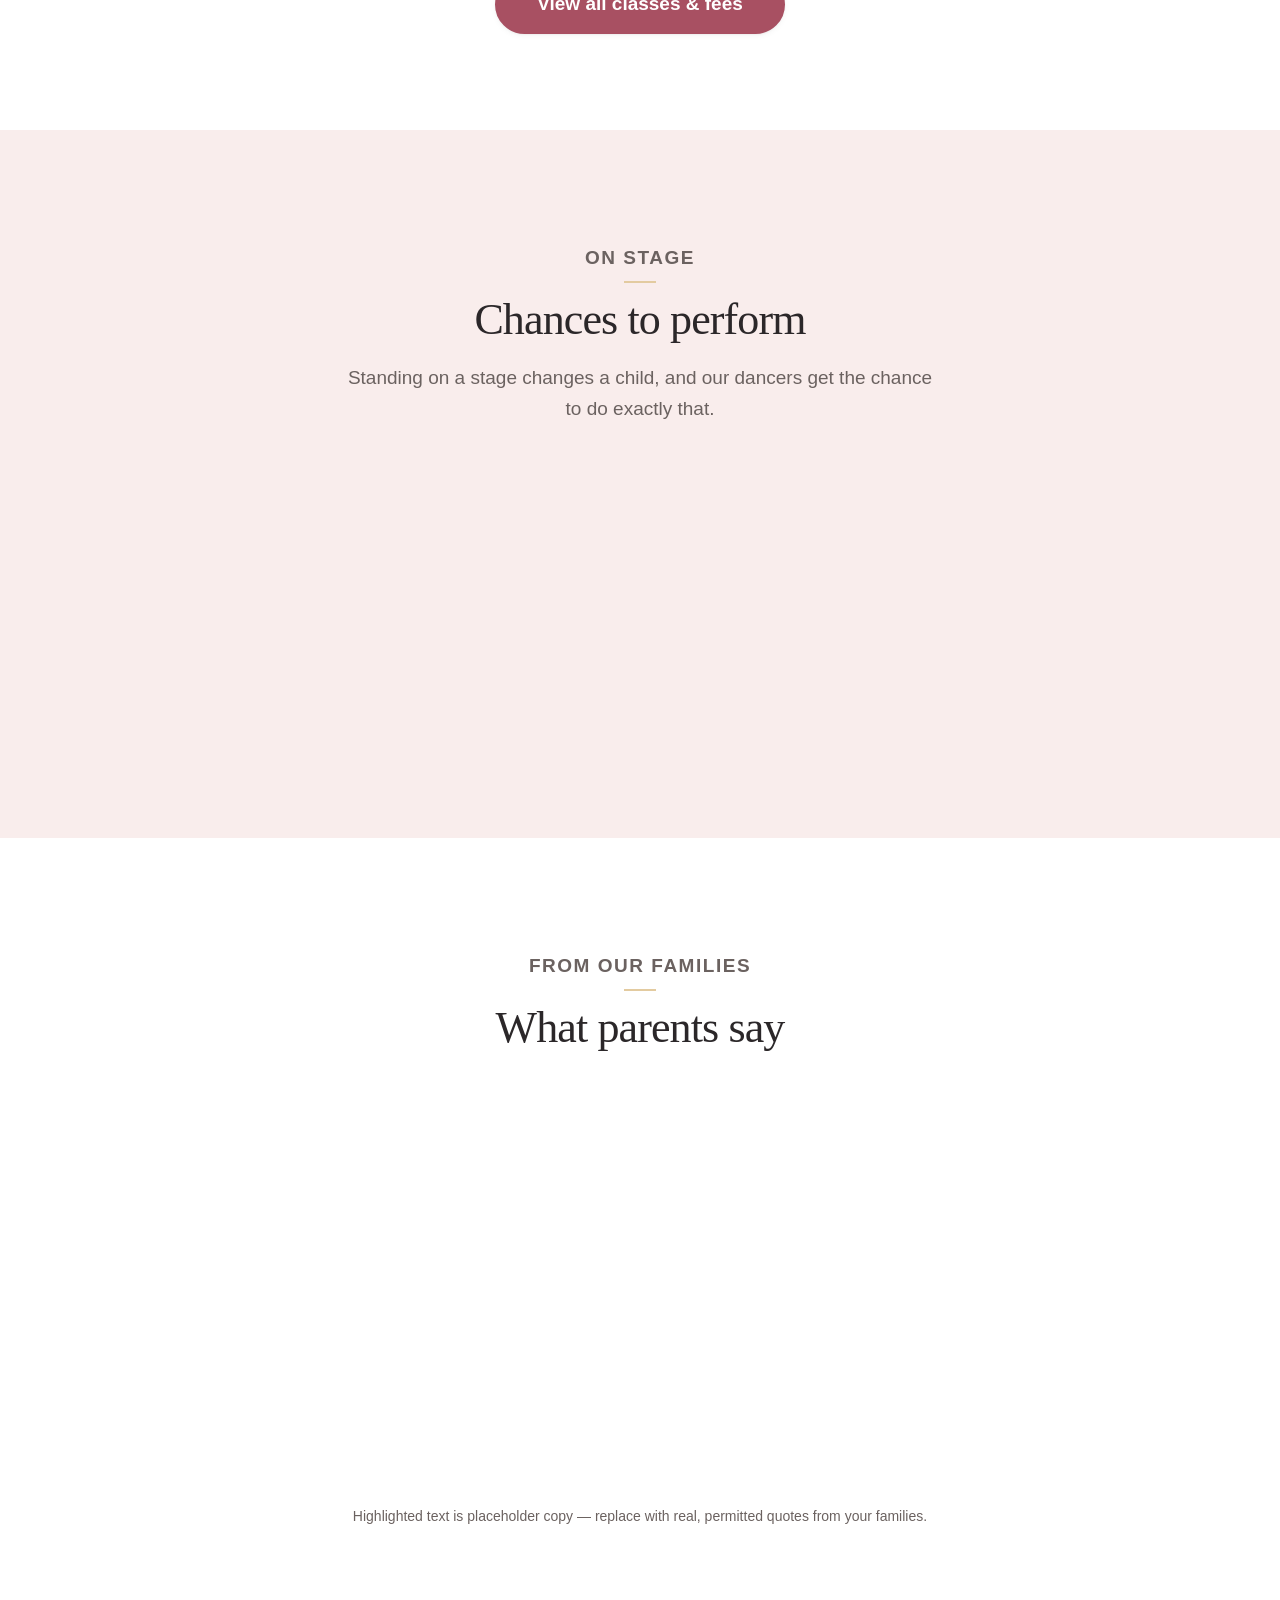
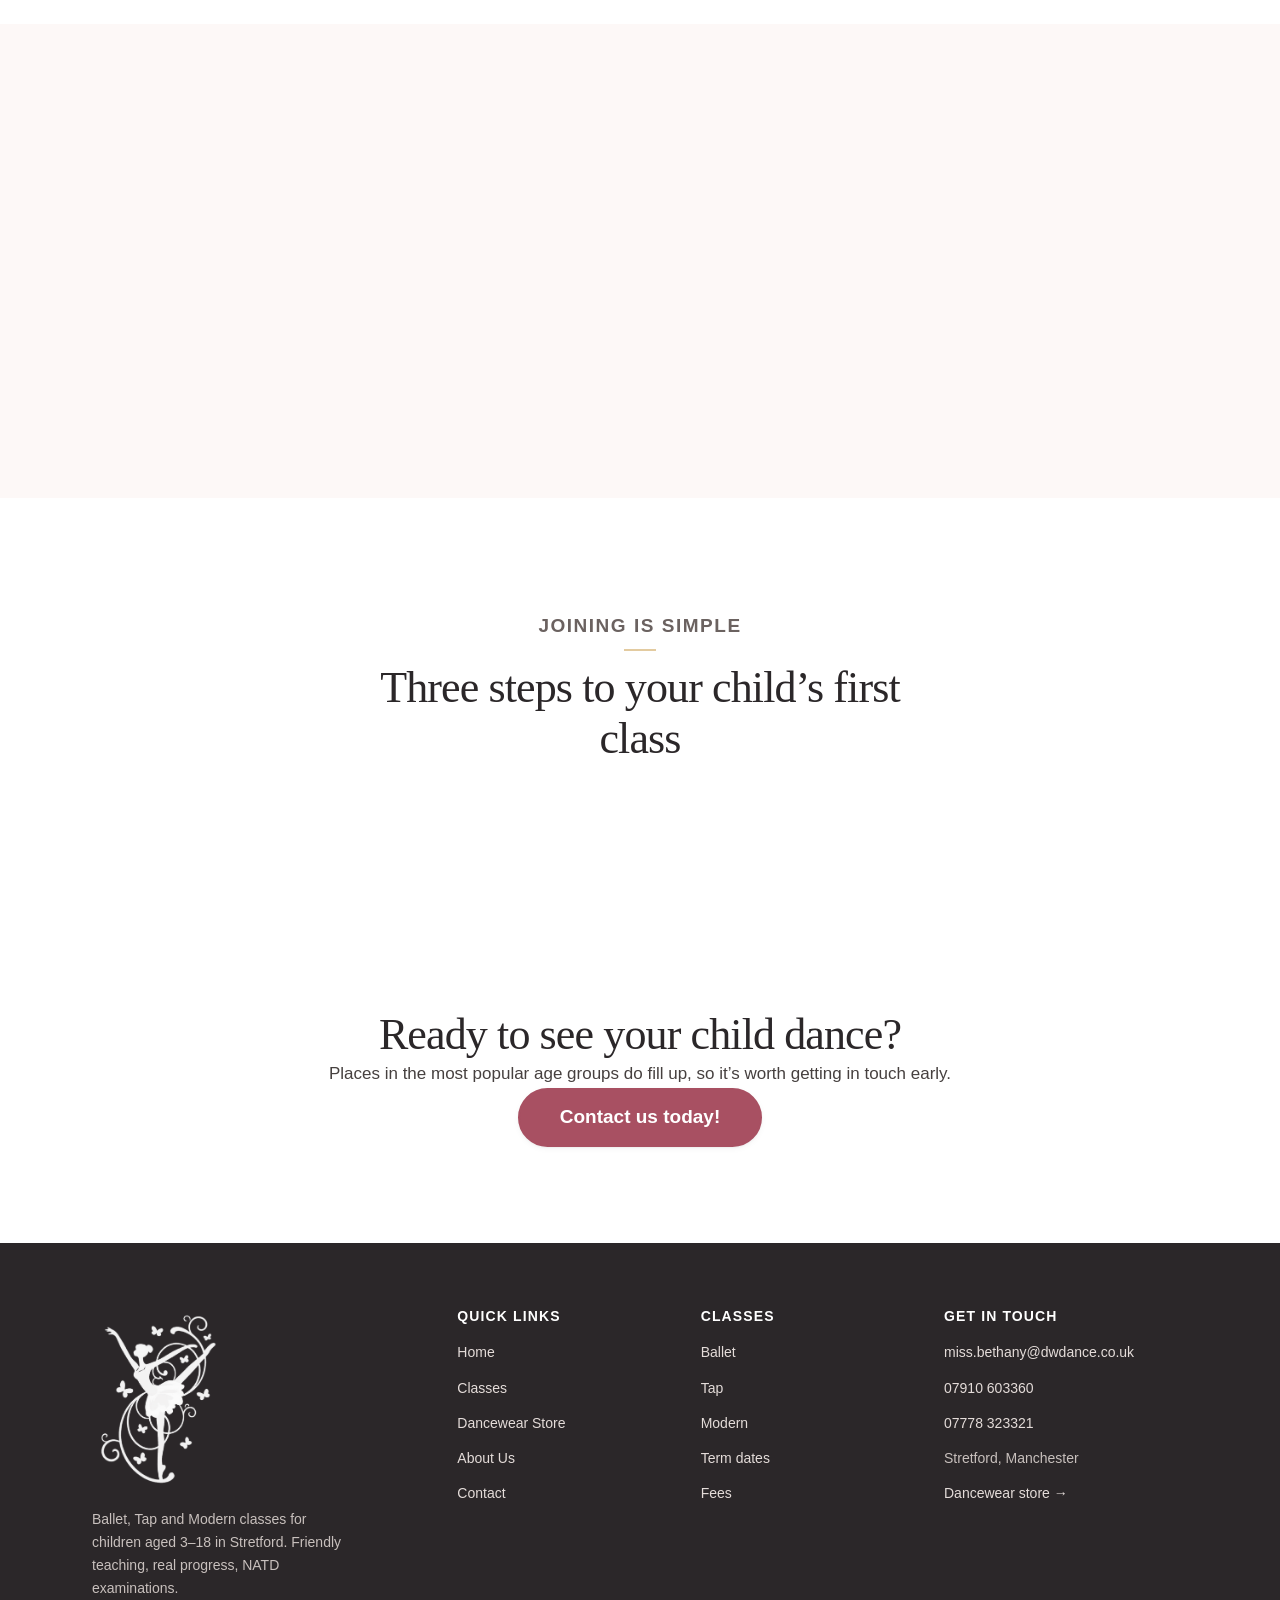
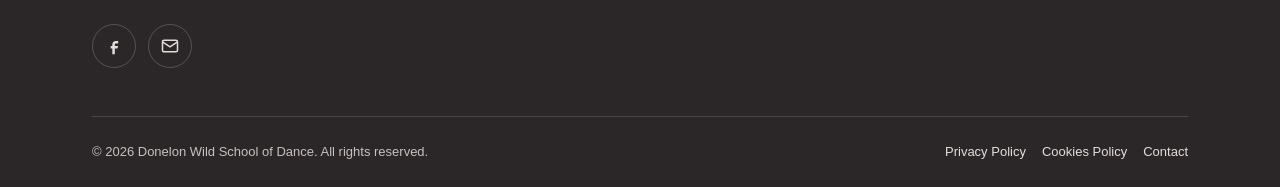
==== commit 5b5c2cc6: "Replace placeholder logo with real ballerina artwork The site's logo.png was never real branding — i" ====
--- a/index.html
+++ b/index.html
@@ -21,7 +21,7 @@
 <meta name="twitter:card" content="summary_large_image">
 
 <link rel="icon" href="assets/img/logo.png" type="image/png">
-<link rel="apple-touch-icon" href="assets/img/logo.png">
+<link rel="apple-touch-icon" href="assets/img/apple-touch-icon.png">
 <link rel="manifest" href="site.webmanifest">
 <link rel="alternate" type="text/markdown" href="/llms.txt" title="Plain-text summary for AI assistants">
 
@@ -313,7 +313,7 @@
     <div class="footer-grid">
 
       <div class="footer-col footer-brand">
-        <img class="footer-brand__logo" src="assets/img/logo.png" width="132" height="137" alt="Donelon Wild School of Dance" loading="lazy" decoding="async">
+        <img class="footer-brand__logo" src="assets/img/logo.png" width="132" height="185" alt="Donelon Wild School of Dance" loading="lazy" decoding="async">
         <p>Ballet, Tap and Modern classes for children aged 3&ndash;18 in Stretford. Friendly teaching, real progress, NATD examinations.</p>
         <ul class="social-row">
           <li><a href="https://www.facebook.com/DonelonWildSchoolofDance" aria-label="DW Dance on Facebook" target="_blank" rel="noopener">
--- a/assets/css/styles.css
+++ b/assets/css/styles.css
@@ -341,10 +341,13 @@
 
 .brand { display: inline-flex; align-items: center; gap: var(--s-3); text-decoration: none; }
 .brand__mark {
+  /* Real logo art: black silhouette on a transparent ground, so it reads
+     directly on the light header — no background card needed. Override the
+     global `img` placeholder tint (meant for opaque photos), which would
+     otherwise show through the logo's transparent areas as a pink box. */
   width: 44px; height: 44px; flex: none;
-  border-radius: var(--r-sm);
-  background: var(--c-ink-900);
   object-fit: contain;
+  background-color: transparent;
 }
 .brand__text { display: flex; flex-direction: column; line-height: 1.1; justify-content: center; }
 /* Script wordmark: small x-height, so it is set larger than the body serif was,
@@ -864,7 +867,15 @@
   letter-spacing: var(--ls-wide); text-transform: uppercase; margin-bottom: var(--s-4); }
 .footer-col ul { display: grid; gap: var(--s-3); }
 
-.footer-brand__logo { width: 132px; height: auto; margin-bottom: var(--s-4); }
+/* The logo art is black-on-transparent; invert it to white so it reads on
+   the dark footer background instead of disappearing into it. Same override
+   as .brand__mark: drop the global `img` placeholder tint so filter:invert
+   doesn't turn it into a visible tinted box. */
+.footer-brand__logo {
+  width: 132px; height: auto; margin-bottom: var(--s-4);
+  background-color: transparent;
+  filter: invert(1);
+}
 .footer-brand__name { font-family: var(--font-brand); font-size: var(--fs-xl); font-weight: 400;
   line-height: 1.15; color: var(--c-white); }
 .footer-brand p { margin-top: var(--s-4); max-width: 34ch; }
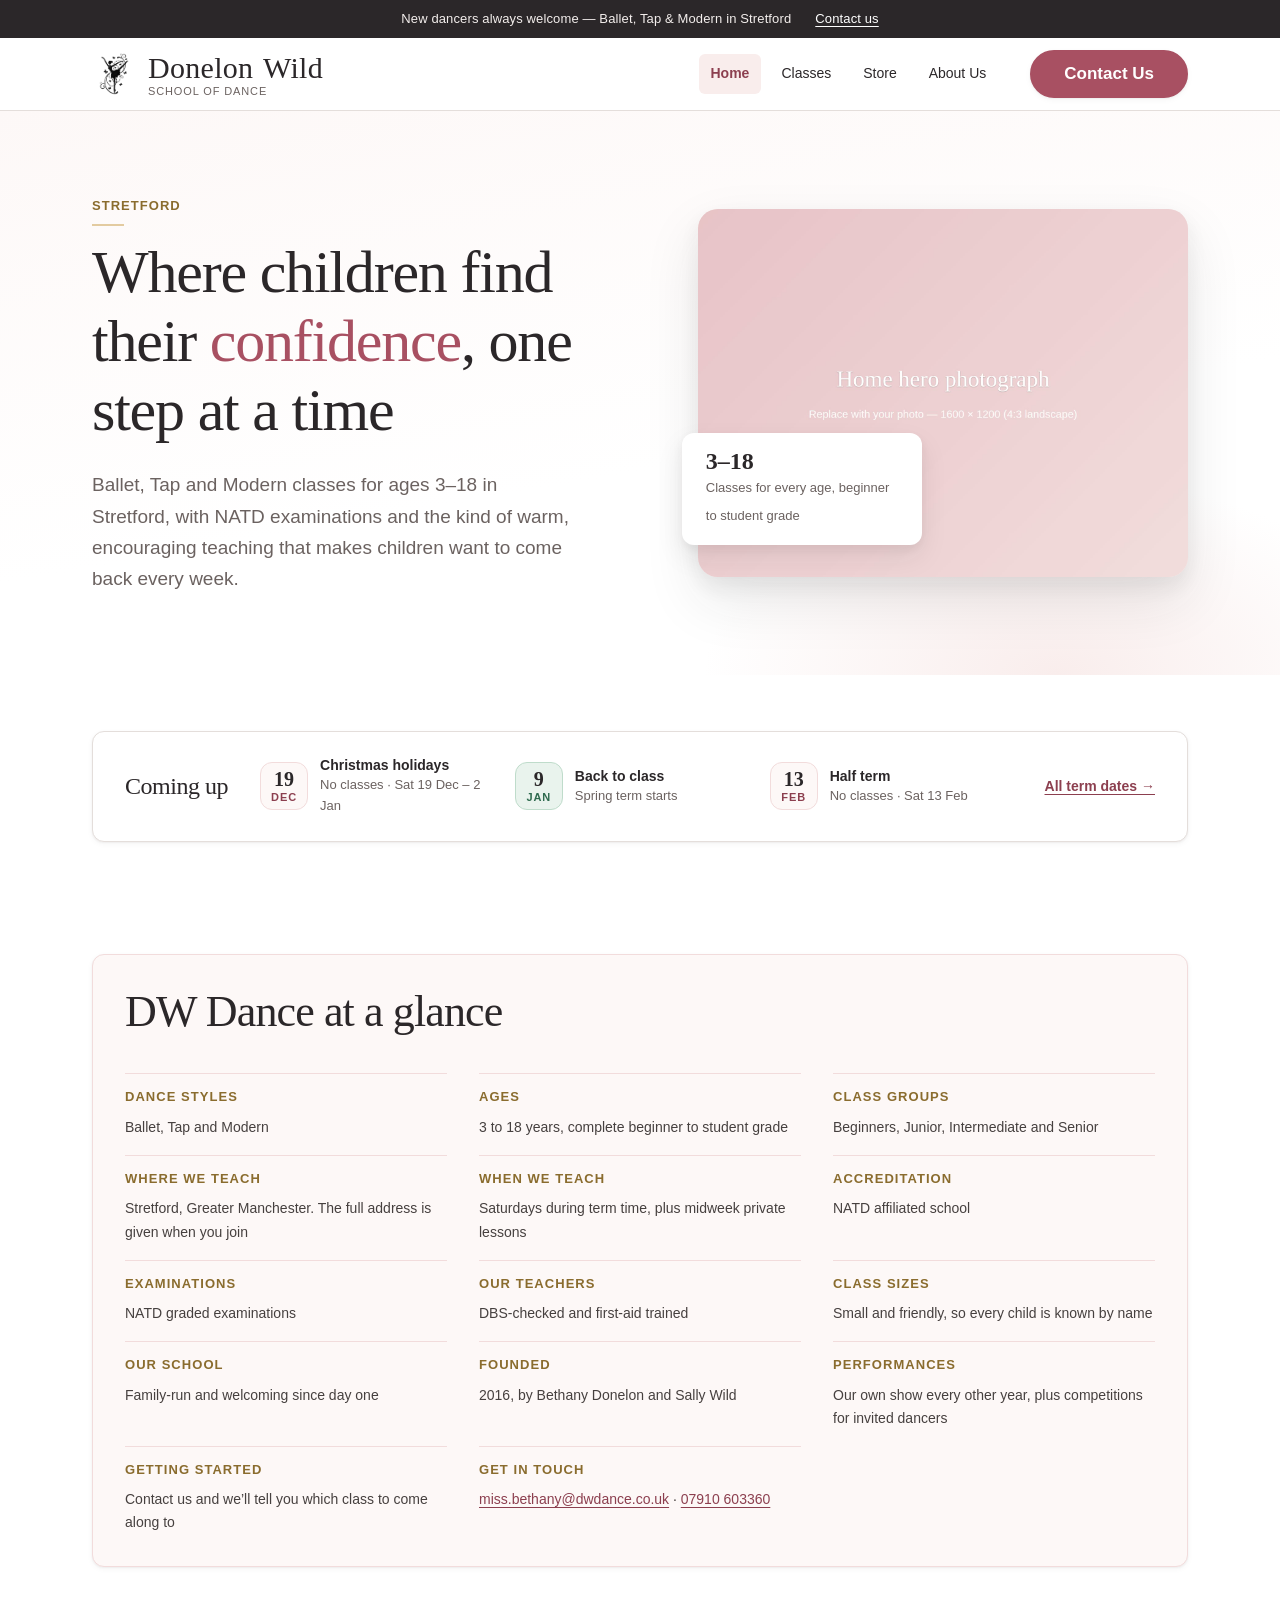
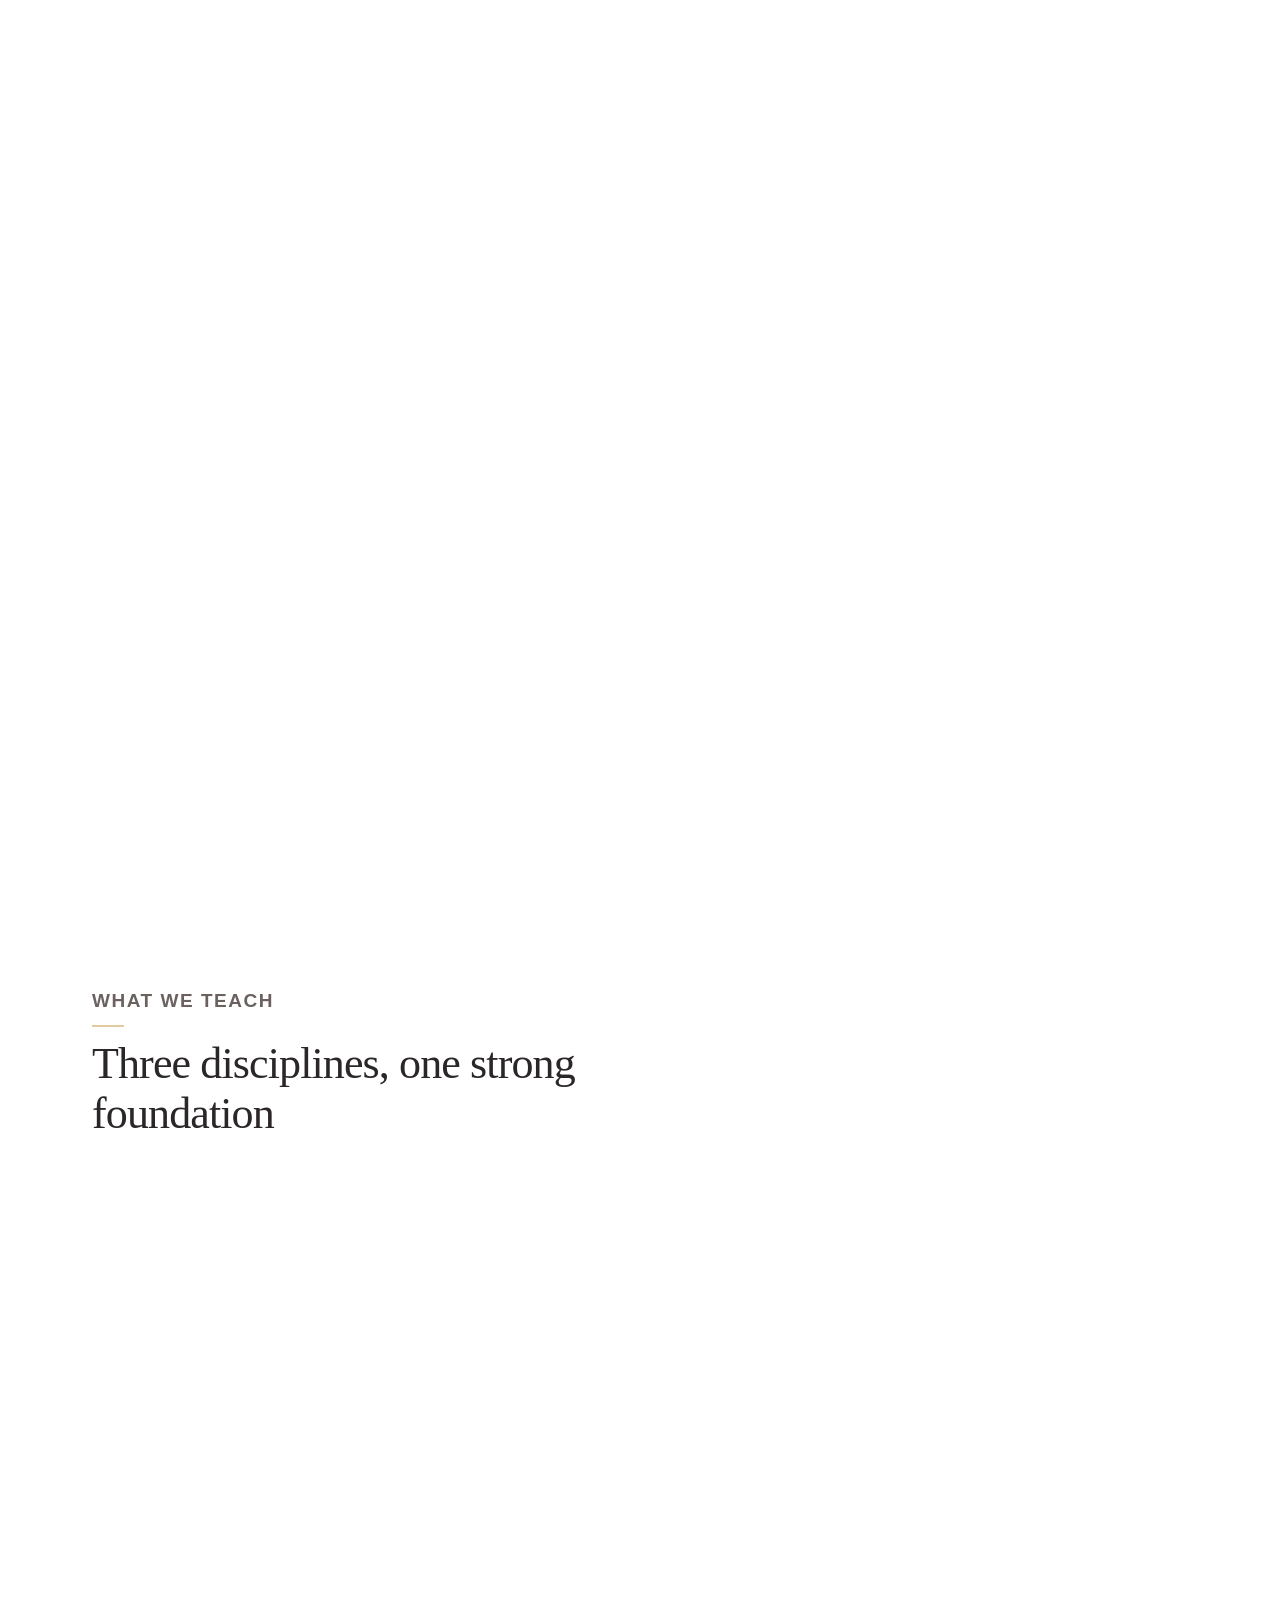
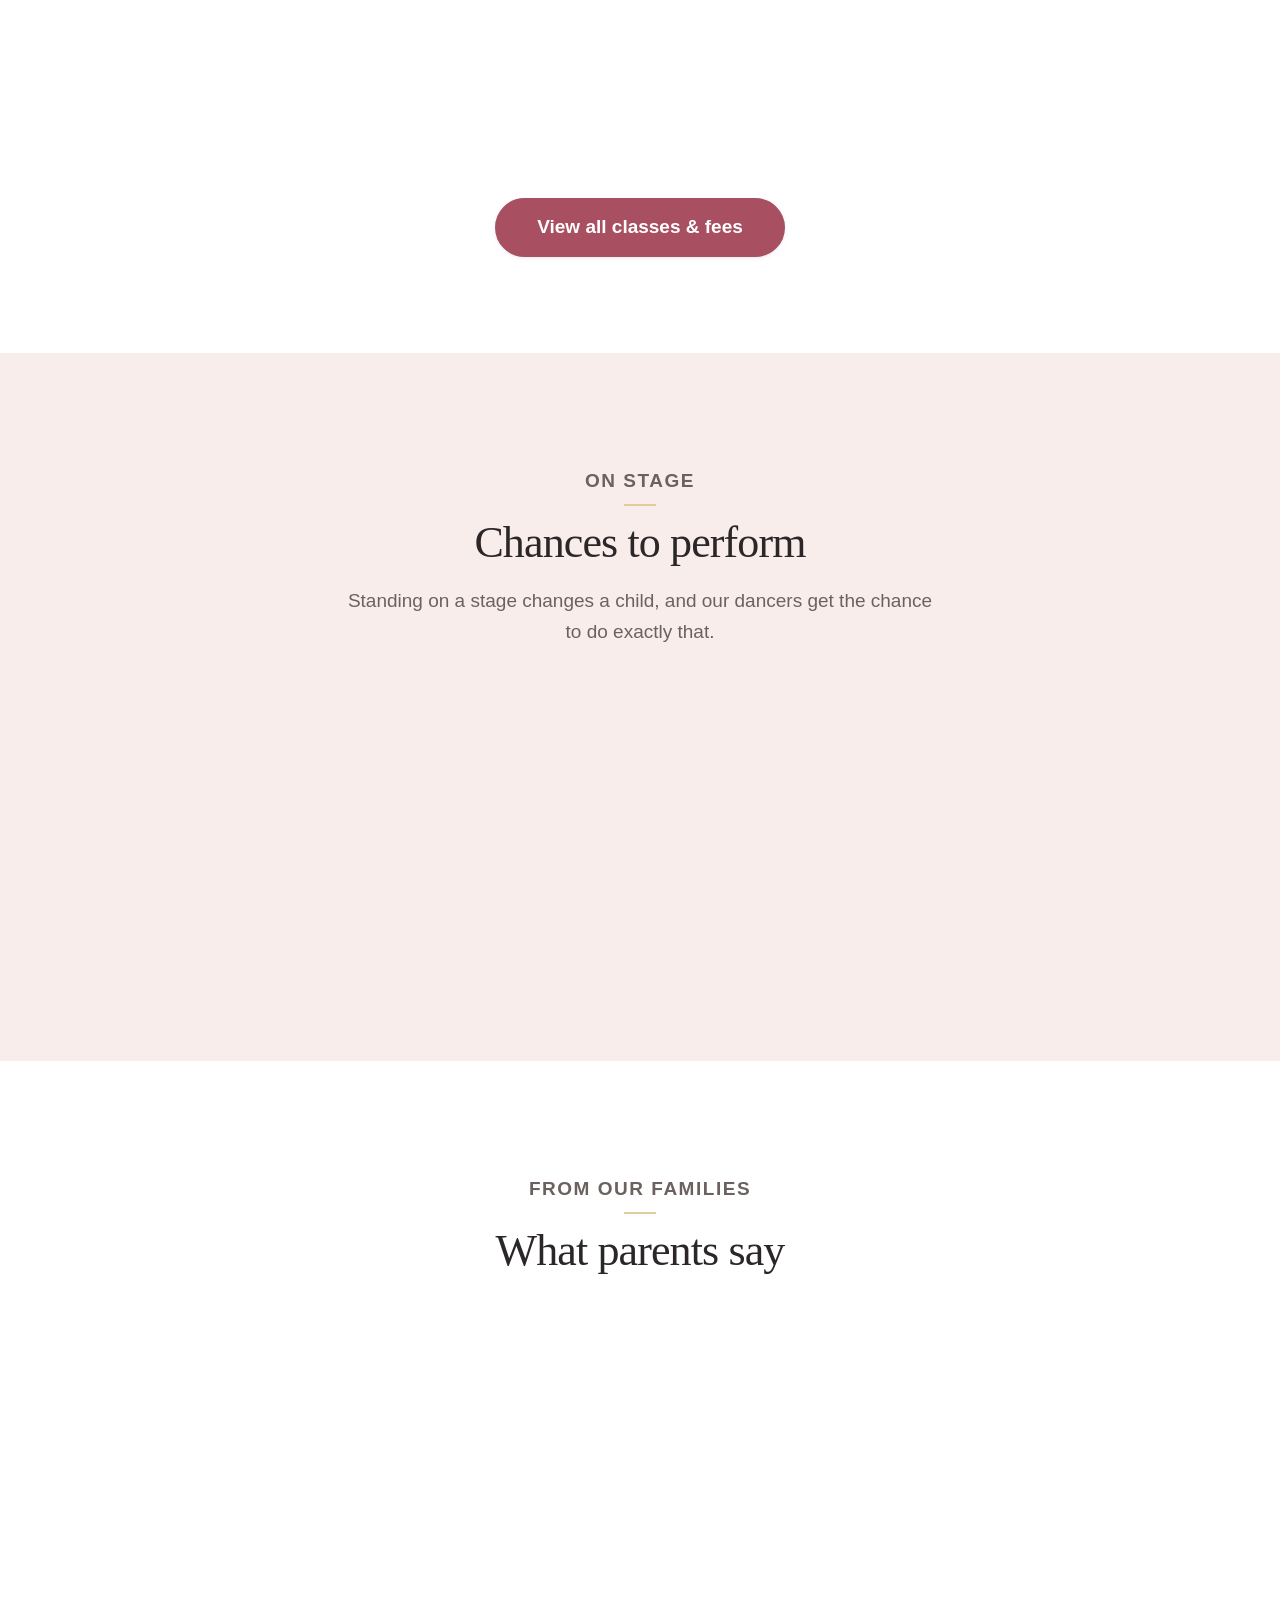
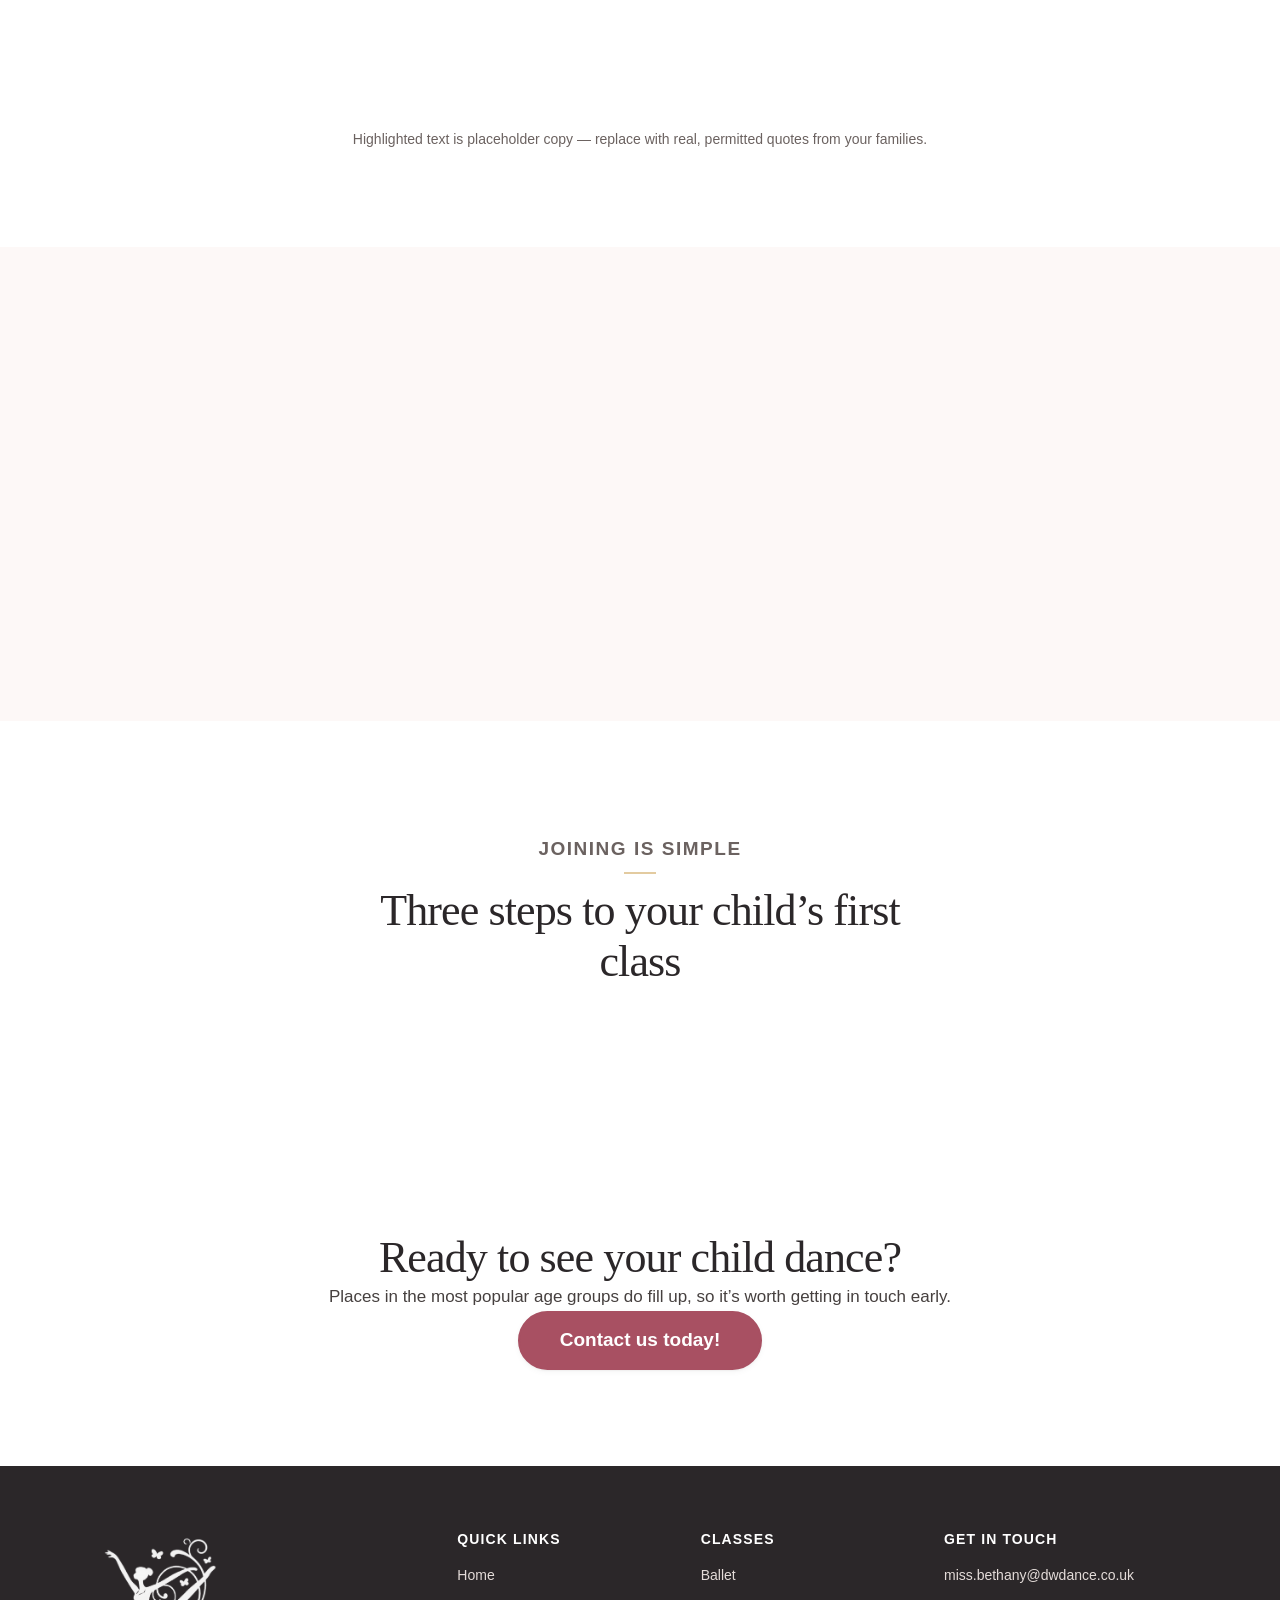
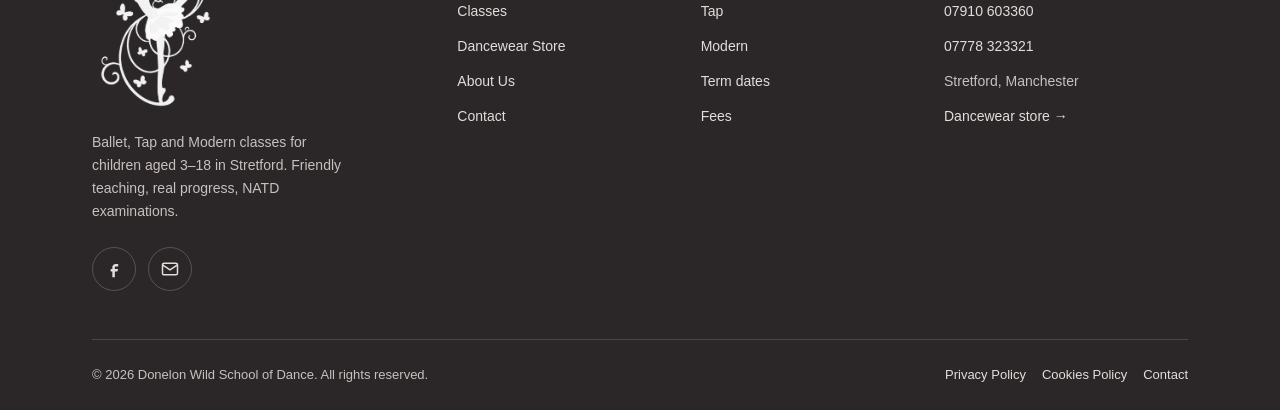
==== commit 3bb04757: "Redesign term dates: holidays, closures and competitions from dates.txt The term dates table needed " ====
--- a/index.html
+++ b/index.html
@@ -90,6 +90,18 @@
             <span>Classes for every age, beginner to student grade</span>
           </div>
         </div>
+      </div>
+    </div>
+  </section>
+
+  <!-- ==================================================== COMING UP -->
+  <!-- Filled in from dates.txt; stays hidden if there is nothing coming up. -->
+  <section class="section section--tight" aria-labelledby="coming-up-title" data-dates="strip" hidden>
+    <div class="wrap">
+      <div class="coming-up">
+        <h2 class="coming-up__label" id="coming-up-title">Coming up</h2>
+        <ul class="coming-up__list" data-dates="coming-up"></ul>
+        <a class="coming-up__link" href="classes.html#term-dates">All term dates &rarr;</a>
       </div>
     </div>
   </section>
@@ -371,6 +383,7 @@
 </footer>
 
 <script src="assets/js/main.js" defer></script>
+<script src="assets/js/dates.js" defer></script>
 <script type="application/ld+json">
 {
   "@context": "https://schema.org",
--- a/assets/css/styles.css
+++ b/assets/css/styles.css
@@ -916,6 +916,95 @@
 }
 .subnav a:hover { background: var(--c-blush-100); color: var(--brand-hover); }
 
+/* 5.21 Dates — term dates, closures, competitions ------------------------ */
+
+/* Calendar-style date tile, shared by every list. */
+.date-tile {
+  flex: none;
+  display: grid; place-content: center; text-align: center;
+  width: 3.75rem; height: 3.75rem;
+  background: var(--c-white);
+  border: 1px solid var(--c-blush-200);
+  border-radius: var(--r-md);
+  line-height: 1;
+}
+.date-tile__day { font-family: var(--font-display); font-size: 1.5rem; font-weight: 600; color: var(--text-strong); }
+.date-tile__month { margin-top: 0.2rem; font-size: 0.6875rem; font-weight: 700; letter-spacing: var(--ls-wide);
+  text-transform: uppercase; color: var(--c-rose-700); }
+.date-tile--closed { background: var(--c-blush-50); }
+.date-tile--comp { background: #FBF6EC; border-color: var(--c-gold-300); }
+.date-tile--comp .date-tile__month { color: var(--c-gold-700); }
+.date-tile--return { background: var(--c-success-50); border-color: #BFDCCB; }
+.date-tile--return .date-tile__month { color: var(--c-success-700); }
+
+/* "Next up" banner */
+.next-up {
+  display: flex; gap: var(--s-5); align-items: center;
+  padding: var(--s-5) var(--s-6);
+  margin-bottom: var(--s-7);
+  background: linear-gradient(135deg, var(--c-blush-100), var(--c-blush-50) 70%);
+  border: 1px solid var(--c-blush-200);
+  border-left: 4px solid var(--c-rose-600);
+  border-radius: var(--r-md);
+}
+.next-up--open { background: var(--c-white); border-left-color: var(--c-success-700); }
+.next-up--open .next-up__label { color: var(--c-success-700); }
+.next-up .date-tile { width: 4.5rem; height: 4.5rem; border-color: var(--c-blush-300); }
+.next-up .date-tile__day { font-size: 1.875rem; }
+.next-up__label { font-size: var(--fs-xs); font-weight: 700; letter-spacing: var(--ls-wide); text-transform: uppercase; color: var(--c-rose-700); }
+.next-up__title { margin-top: var(--s-1); font-family: var(--font-display); font-size: var(--fs-lg); color: var(--text-strong); line-height: var(--lh-snug); }
+.next-up__text { margin-top: var(--s-1); font-size: var(--fs-sm); color: var(--text-muted); }
+
+/* Holidays & Closures + Competitions lists */
+.dates-cols { display: grid; gap: var(--s-6); }
+@media (min-width: 62em) { .dates-cols { grid-template-columns: 1fr 1fr; gap: var(--s-7); } }
+.dates-col__head { display: flex; align-items: center; gap: var(--s-3); margin-bottom: var(--s-4);
+  padding-bottom: var(--s-3); border-bottom: 2px solid var(--c-blush-200); }
+.dates-col__head svg { width: 22px; height: 22px; color: var(--c-rose-600); flex: none; }
+.dates-col--comp .dates-col__head { border-color: var(--c-gold-300); }
+.dates-col--comp .dates-col__head svg { color: var(--c-gold-700); }
+.dates-col__head h3 { font-size: var(--fs-lg); }
+
+.date-list { display: grid; gap: var(--s-3); }
+.date-item { display: flex; gap: var(--s-4); align-items: flex-start; padding: var(--s-4);
+  background: var(--c-white); border: 1px solid var(--border); border-radius: var(--r-md); }
+.date-item__title { font-weight: 600; color: var(--text-strong); line-height: var(--lh-snug); }
+.date-item__when { margin-top: 0.15rem; font-size: var(--fs-sm); color: var(--text-muted); }
+.date-item__meta { display: grid; gap: var(--s-1); margin-top: var(--s-3); font-size: var(--fs-sm); }
+.date-item__meta div { display: flex; gap: var(--s-2); }
+.date-item__meta dt { flex: 0 0 4rem; font-weight: 600; color: var(--text-strong); }
+.date-item__meta dd { margin: 0; color: var(--text-muted); }
+.date-item__note { margin-top: var(--s-3); padding: var(--s-2) var(--s-3); background: #FBF6EC;
+  border-radius: var(--r-sm); font-size: var(--fs-sm); color: var(--c-gold-700); }
+
+.dates-empty { padding: var(--s-5); border: 1px dashed var(--c-ink-300); border-radius: var(--r-md);
+  font-size: var(--fs-sm); color: var(--text-muted); text-align: center; }
+
+/* Home: "Coming up" strip */
+.coming-up { display: grid; gap: var(--s-4); align-items: center; padding: var(--s-5) var(--s-6);
+  background: var(--c-white); border: 1px solid var(--border); border-radius: var(--r-md); box-shadow: var(--shadow-sm); }
+@media (min-width: 62em) { .coming-up { grid-template-columns: auto 1fr auto; gap: var(--s-6); } }
+.coming-up__label { font-family: var(--font-display); font-size: var(--fs-lg); color: var(--text-strong); white-space: nowrap; }
+.coming-up__list { display: grid; gap: var(--s-3); }
+@media (min-width: 40em) { .coming-up__list { grid-template-columns: repeat(3, 1fr); } }
+.coming-up__item { display: flex; gap: var(--s-3); align-items: center; min-width: 0; }
+.coming-up__item .date-tile { width: 3rem; height: 3rem; }
+.coming-up__item .date-tile__day { font-size: 1.25rem; }
+.coming-up__text strong { display: block; font-size: var(--fs-sm); color: var(--text-strong); line-height: 1.3; }
+.coming-up__text span { display: block; font-size: var(--fs-xs); color: var(--text-muted); }
+.coming-up__link { font-size: var(--fs-sm); font-weight: 600; white-space: nowrap; }
+
+/* Shown until dates.txt has loaded, and kept if it can't be loaded (or there
+   is no JavaScript). The lists stay hidden until there's something in them. */
+.dates-live { display: none; }
+.is-loaded .dates-live { display: block; }
+.is-loaded .dates-fallback { display: none; }
+.js [data-dates="section"]:not(.is-failed):not(.is-loaded) .dates-fallback { visibility: hidden; }
+.date-check { margin-bottom: var(--s-6); }
+.date-check__list { margin-top: var(--s-2); padding-left: var(--s-5); }
+.date-check__list li { list-style: disc; }
+@media (max-width: 30em) { .next-up { flex-direction: column; align-items: flex-start; gap: var(--s-4); padding: var(--s-5); } }
+
 /* --------------------------------------------------------------------------
    6. UTILITIES
    -------------------------------------------------------------------------- */
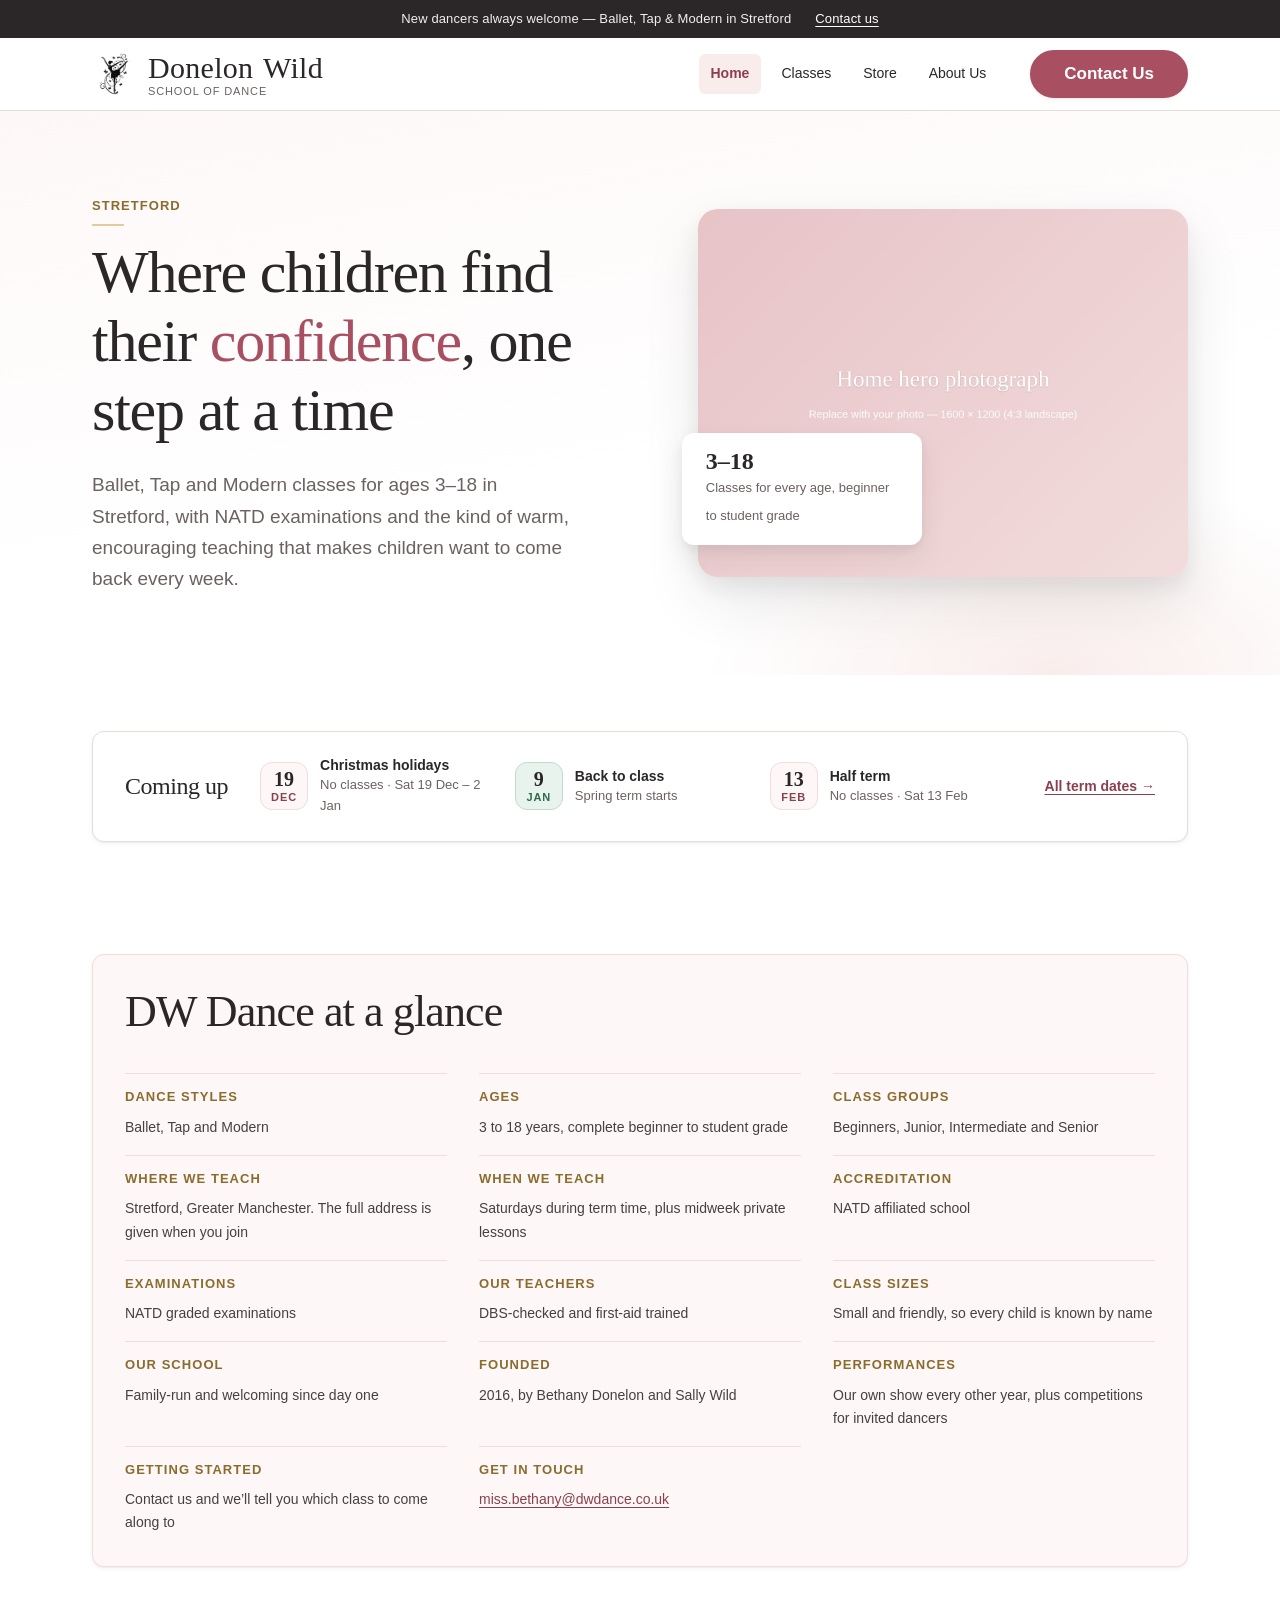
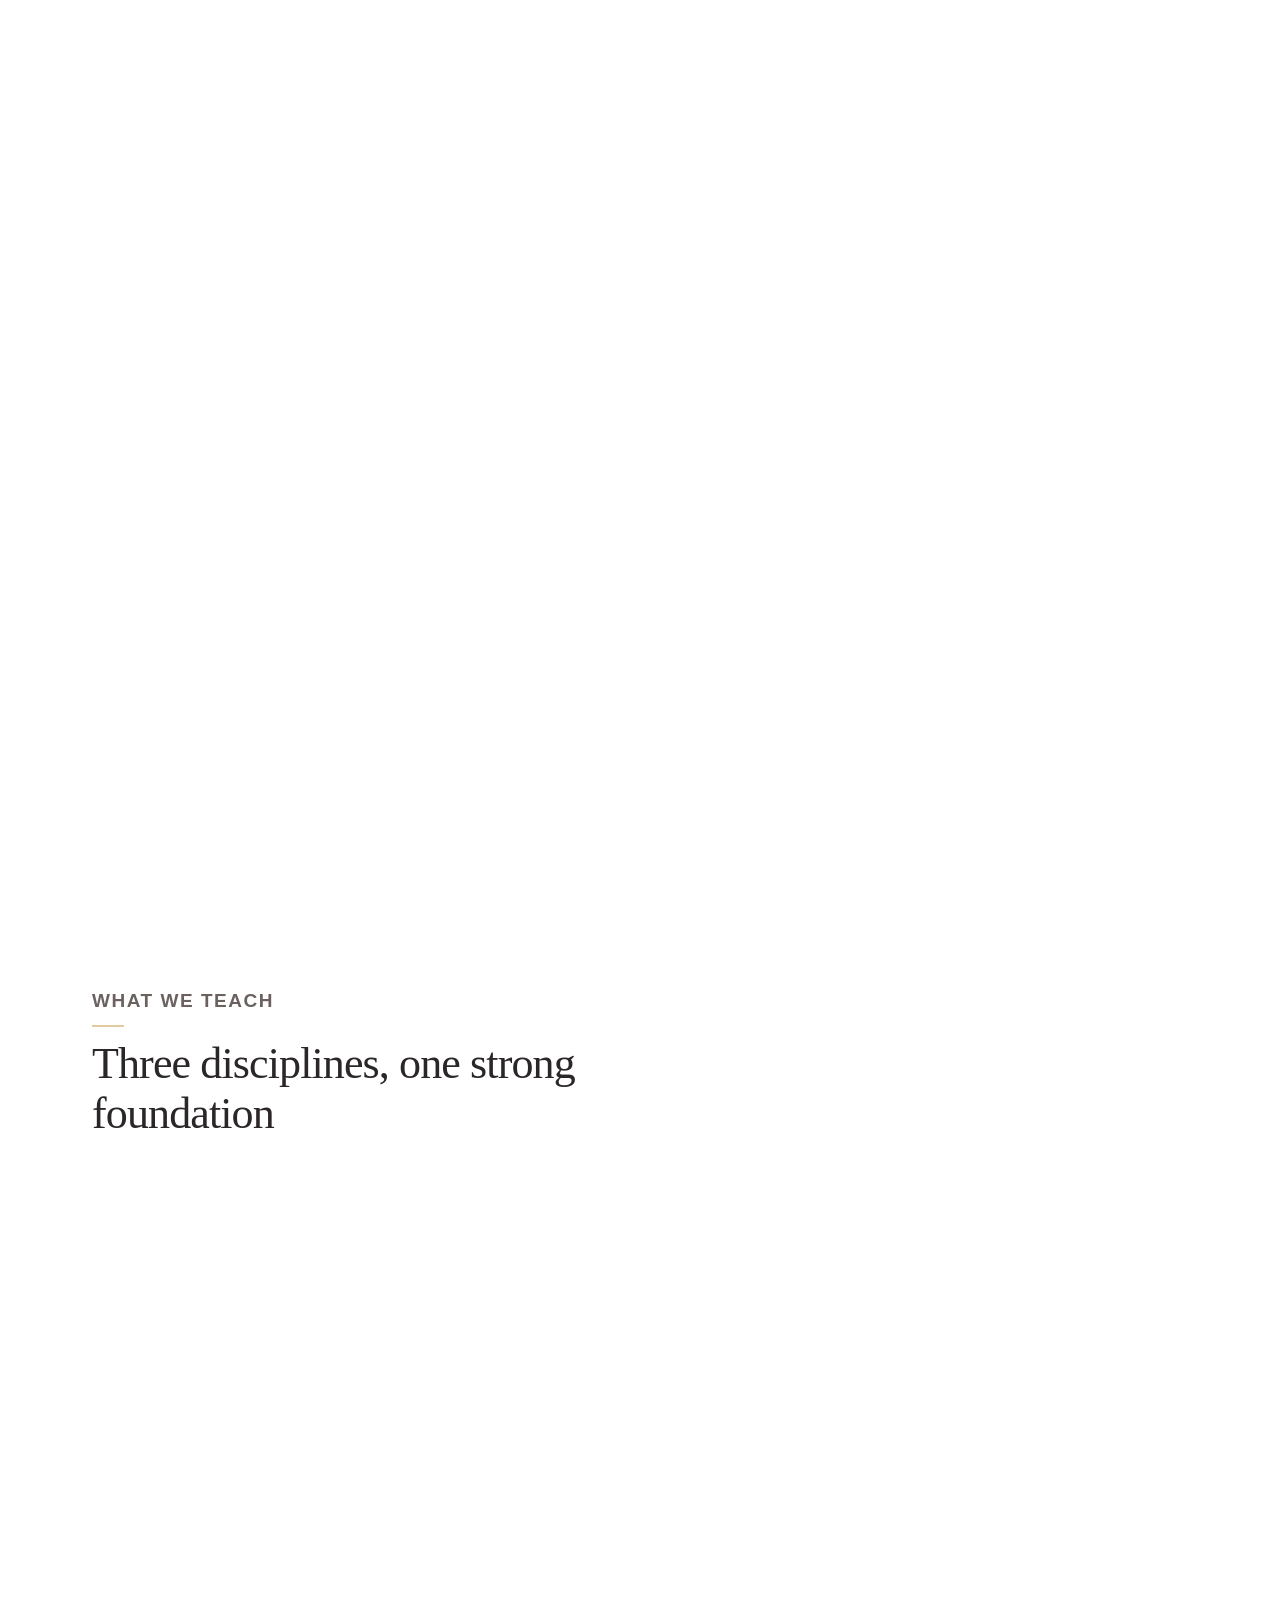
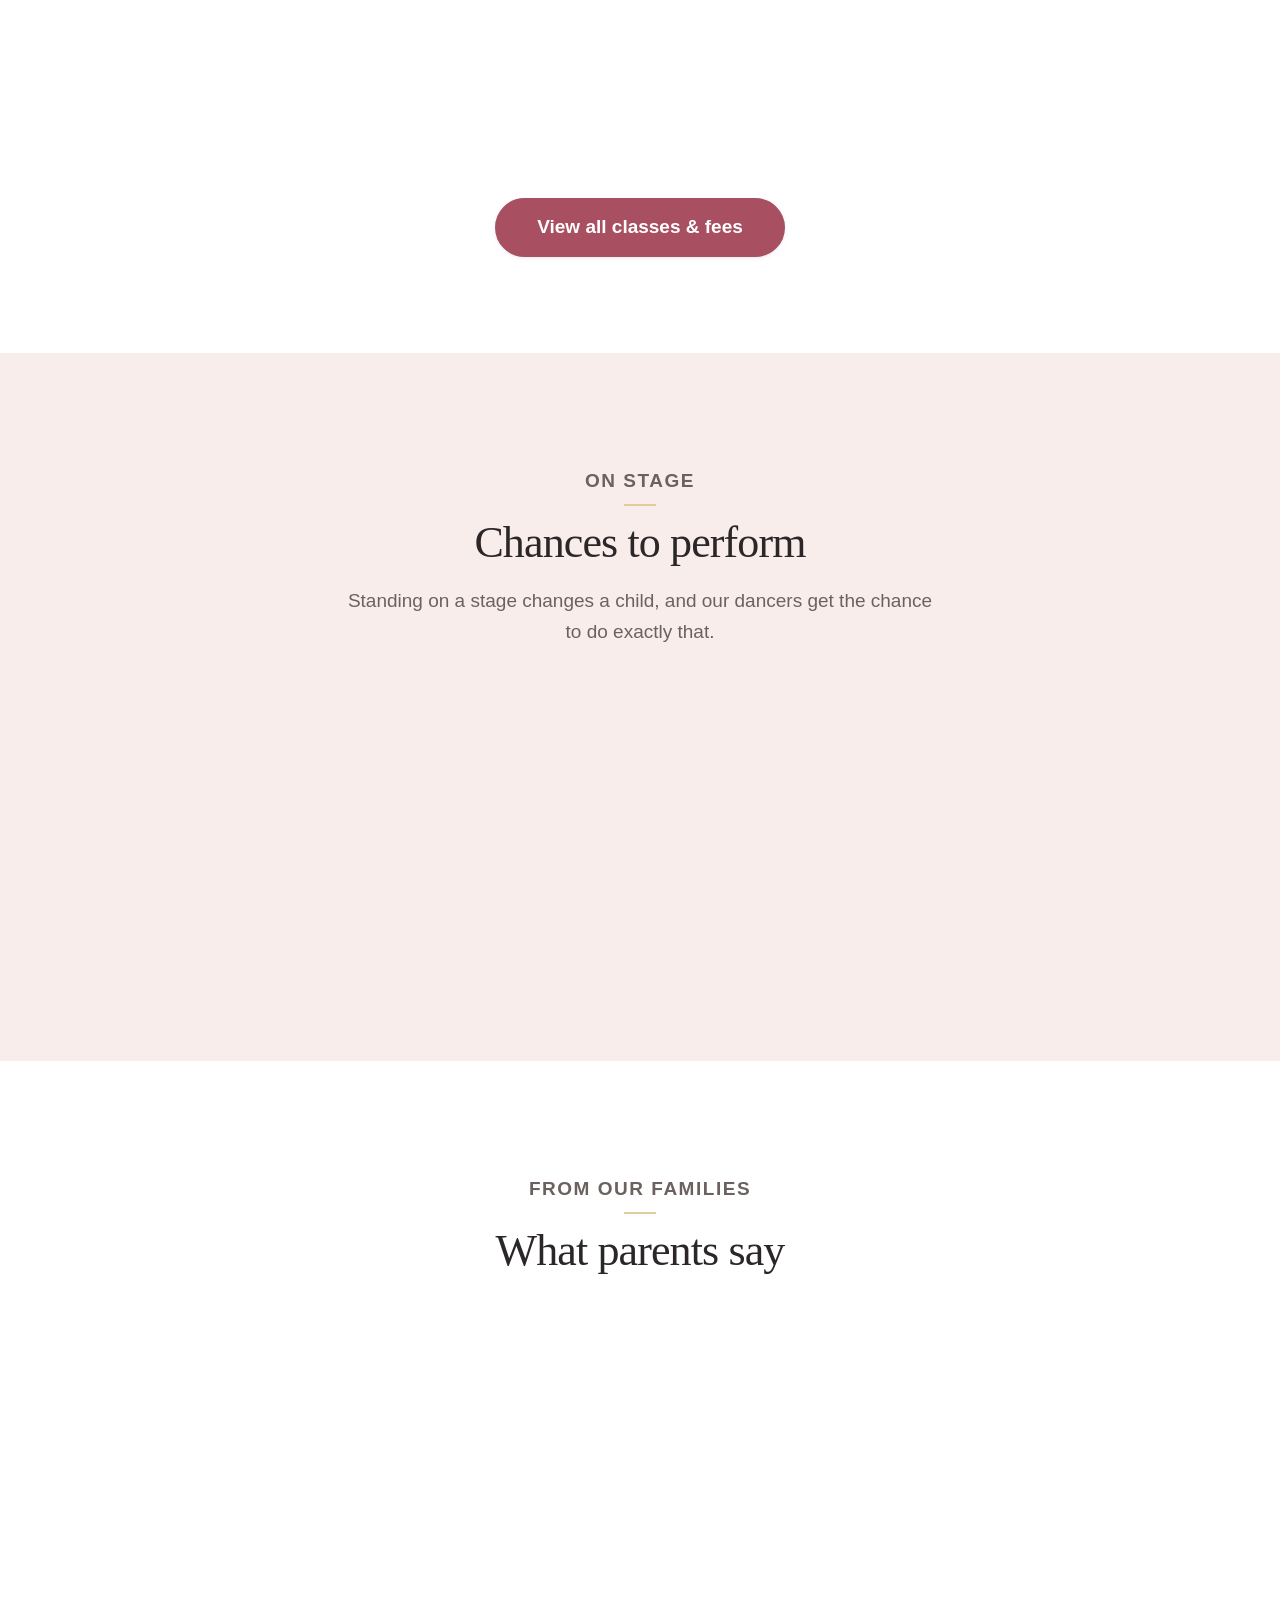
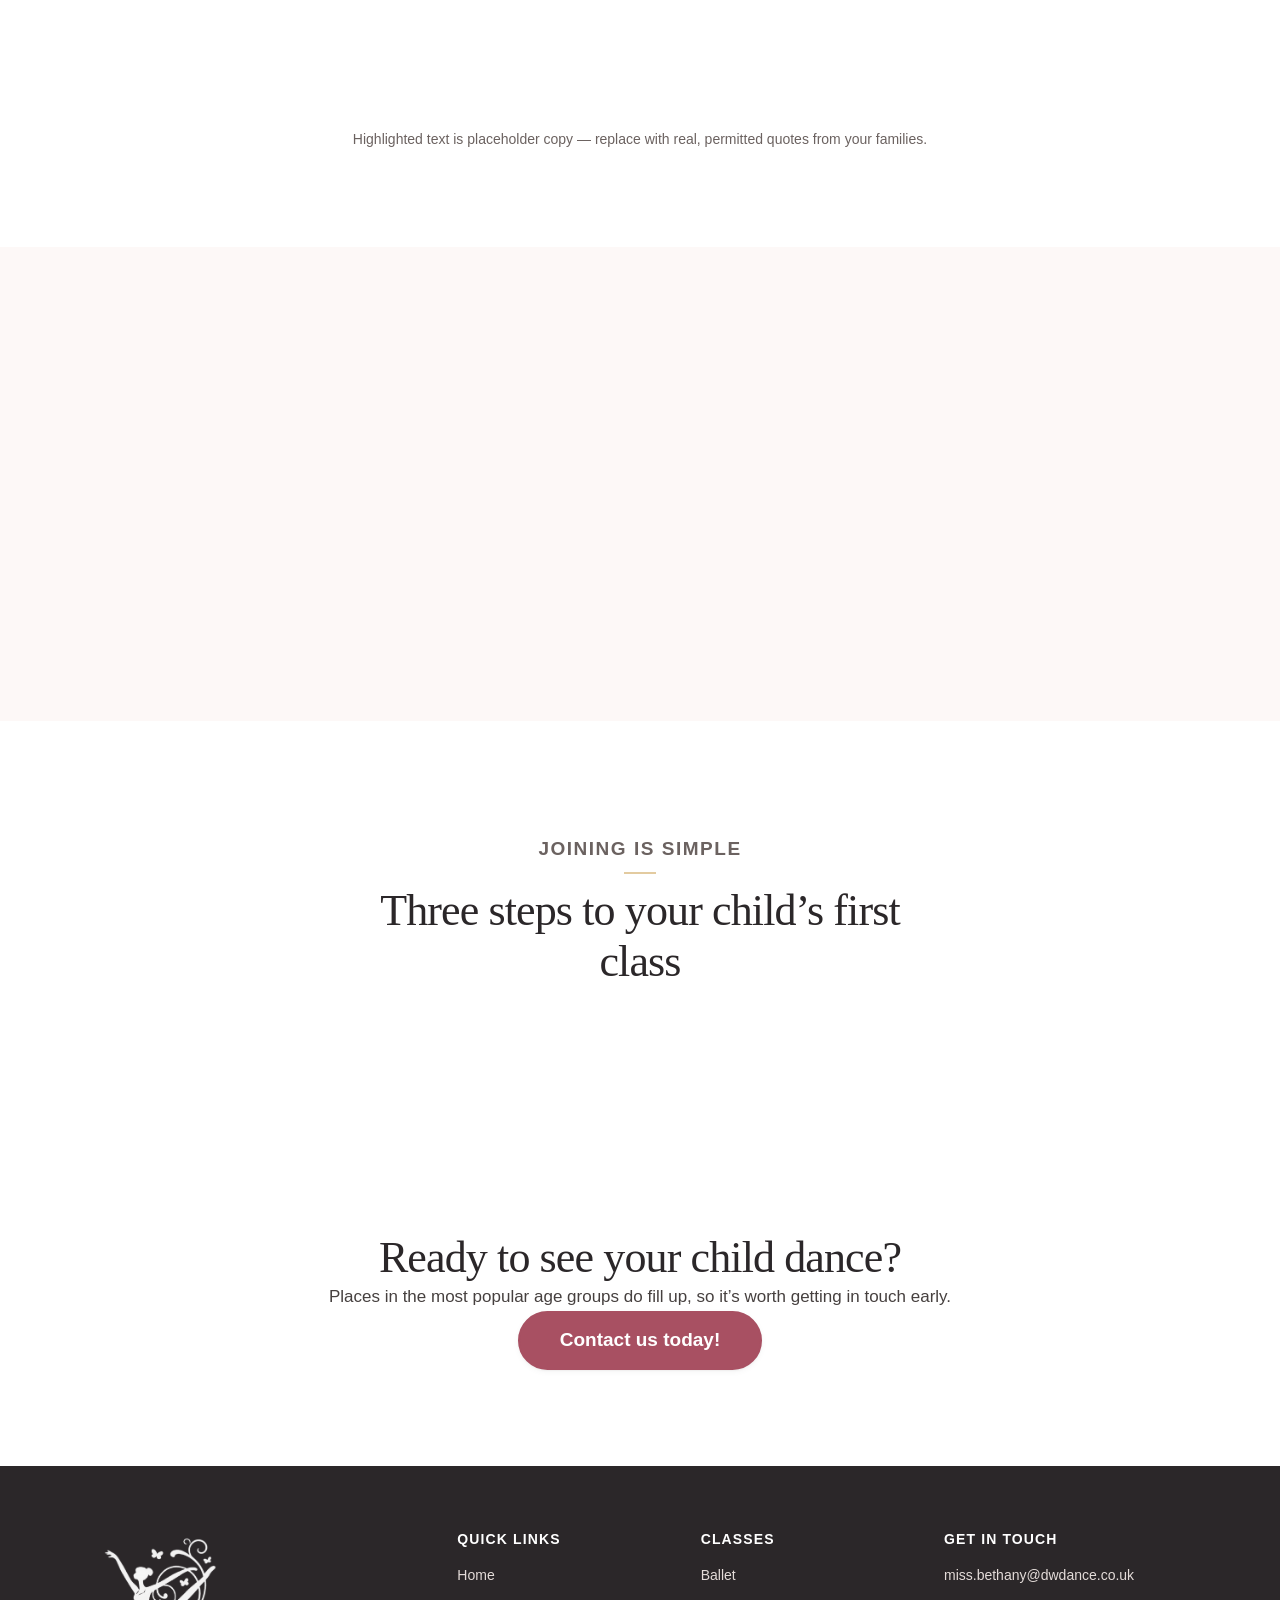
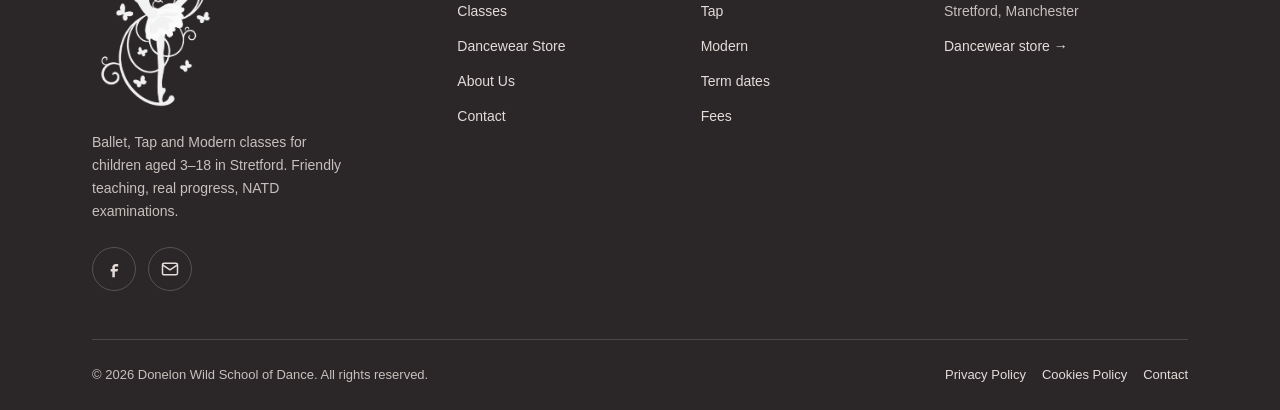
==== commit f68ded36: "Remove both mobile numbers from the site 07910 603360 and 07778 323321 are gone from every page foot" ====
--- a/index.html
+++ b/index.html
@@ -125,7 +125,7 @@
           <div><dt>Founded</dt><dd>2016, by Bethany Donelon and Sally Wild</dd></div>
           <div><dt>Performances</dt><dd>Our own show every other year, plus competitions for invited dancers</dd></div>
           <div><dt>Getting started</dt><dd>Contact us and we&rsquo;ll tell you which class to come along to</dd></div>
-          <div><dt>Get in touch</dt><dd><a href="mailto:miss.bethany@dwdance.co.uk">miss.bethany@dwdance.co.uk</a> &middot; <a href="tel:+447910603360">07910 603360</a></dd></div>
+          <div><dt>Get in touch</dt><dd><a href="mailto:miss.bethany@dwdance.co.uk">miss.bethany@dwdance.co.uk</a></dd></div>
         </dl>
       </div>
     </div>
@@ -363,8 +363,6 @@
         <h3>Get in touch</h3>
         <ul>
           <li><a href="mailto:miss.bethany@dwdance.co.uk">miss.bethany@dwdance.co.uk</a></li>
-          <li><a href="tel:+447910603360">07910 603360</a></li>
-          <li><a href="tel:+447778323321">07778 323321</a></li>
           <li>Stretford, Manchester</li>
           <li><a href="https://ddw.mydancestore.co.uk/" target="_blank" rel="noopener">Dancewear store &rarr;</a></li>
         </ul>
@@ -403,20 +401,11 @@
         { "@type": "Person", "name": "Sally Wild" }
       ],
       "email": "miss.bethany@dwdance.co.uk",
-      "telephone": "+44 7910 603360",
       "contactPoint": [
         {
           "@type": "ContactPoint",
           "contactType": "Enquiries and bookings",
-          "telephone": "+44 7910 603360",
           "email": "miss.bethany@dwdance.co.uk",
-          "availableLanguage": "English",
-          "areaServed": "GB"
-        },
-        {
-          "@type": "ContactPoint",
-          "contactType": "Alternative number",
-          "telephone": "+44 7778 323321",
           "availableLanguage": "English",
           "areaServed": "GB"
         }
--- a/assets/css/styles.css
+++ b/assets/css/styles.css
@@ -796,6 +796,7 @@
 /* 5.14 Contact strip ----------------------------------------------------- */
 .contact-tiles { display: grid; gap: var(--s-4); }
 @media (min-width: 48em) { .contact-tiles { grid-template-columns: repeat(3, 1fr); } }
+@media (min-width: 48em) { .contact-tiles--2 { grid-template-columns: repeat(2, 1fr); max-width: 48rem; margin-inline: auto; } }
 .contact-tile {
   display: flex; gap: var(--s-4); align-items: flex-start;
   padding: var(--s-5);
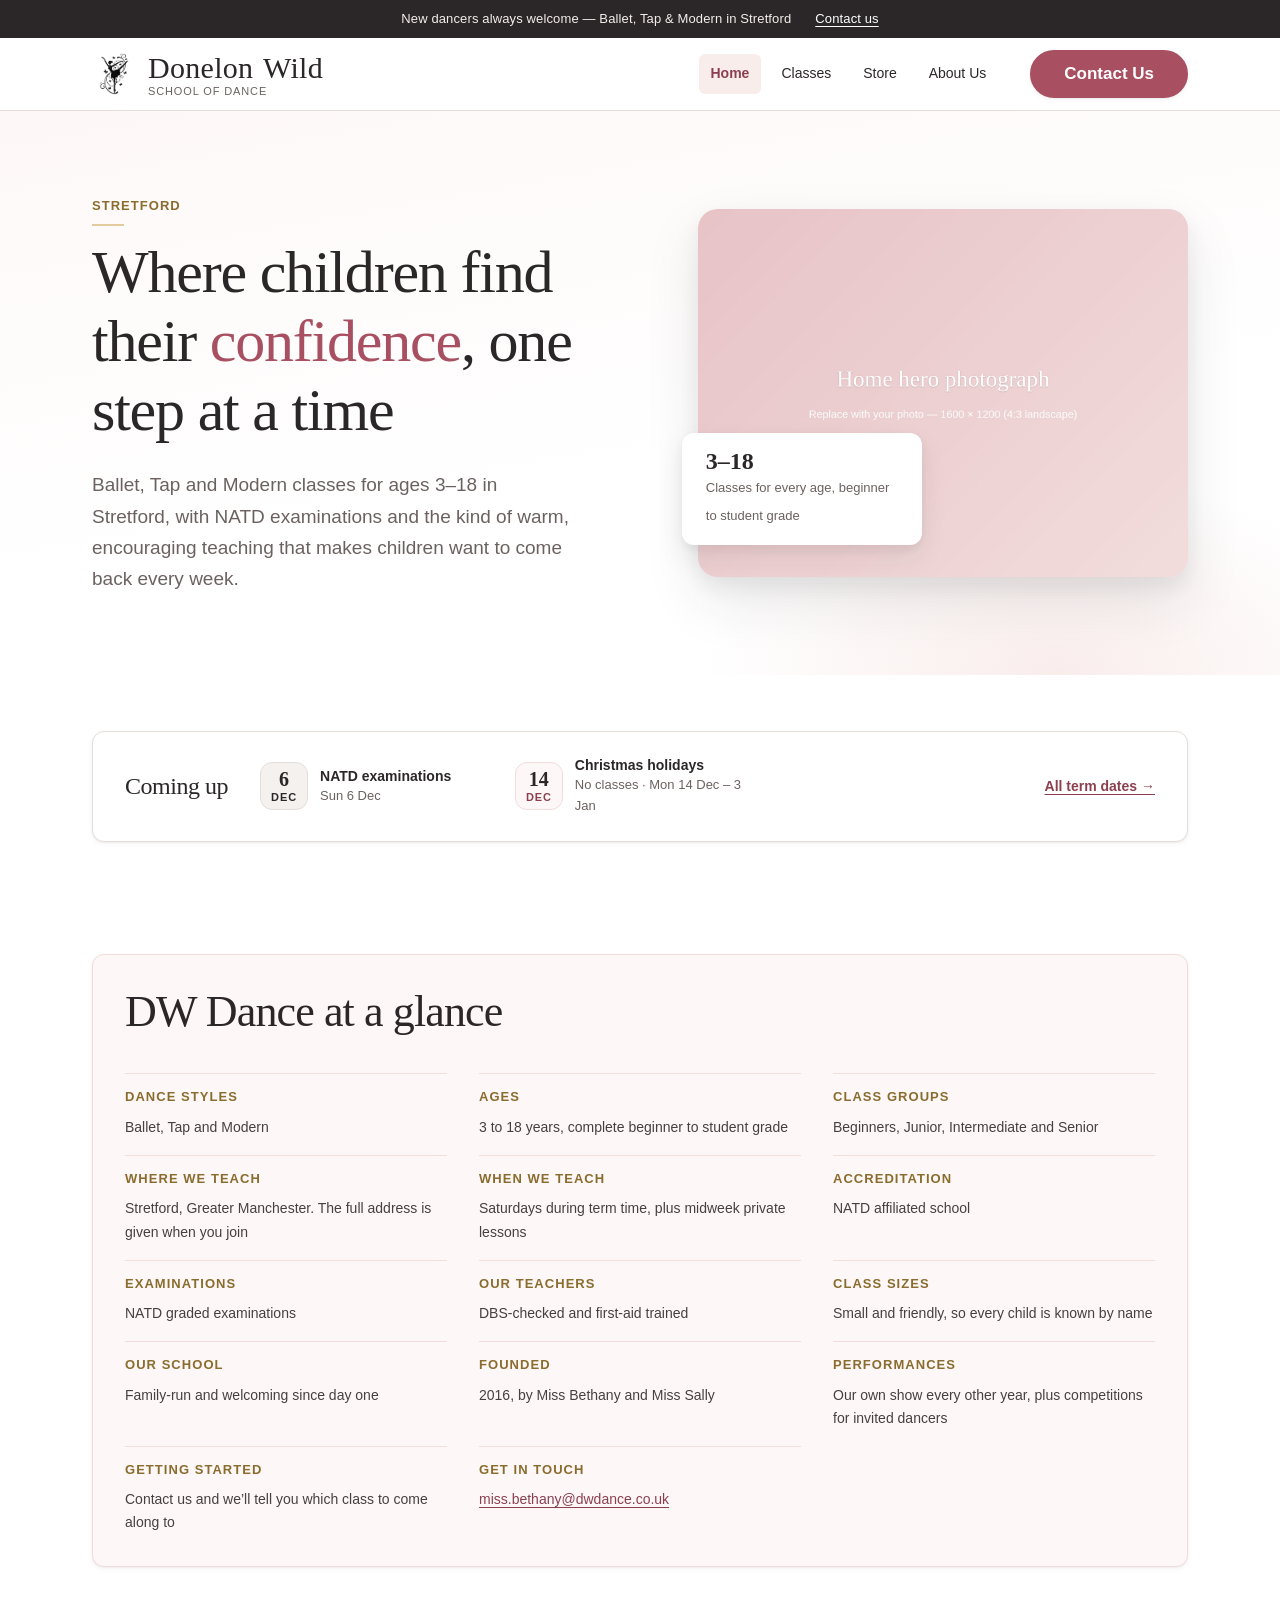
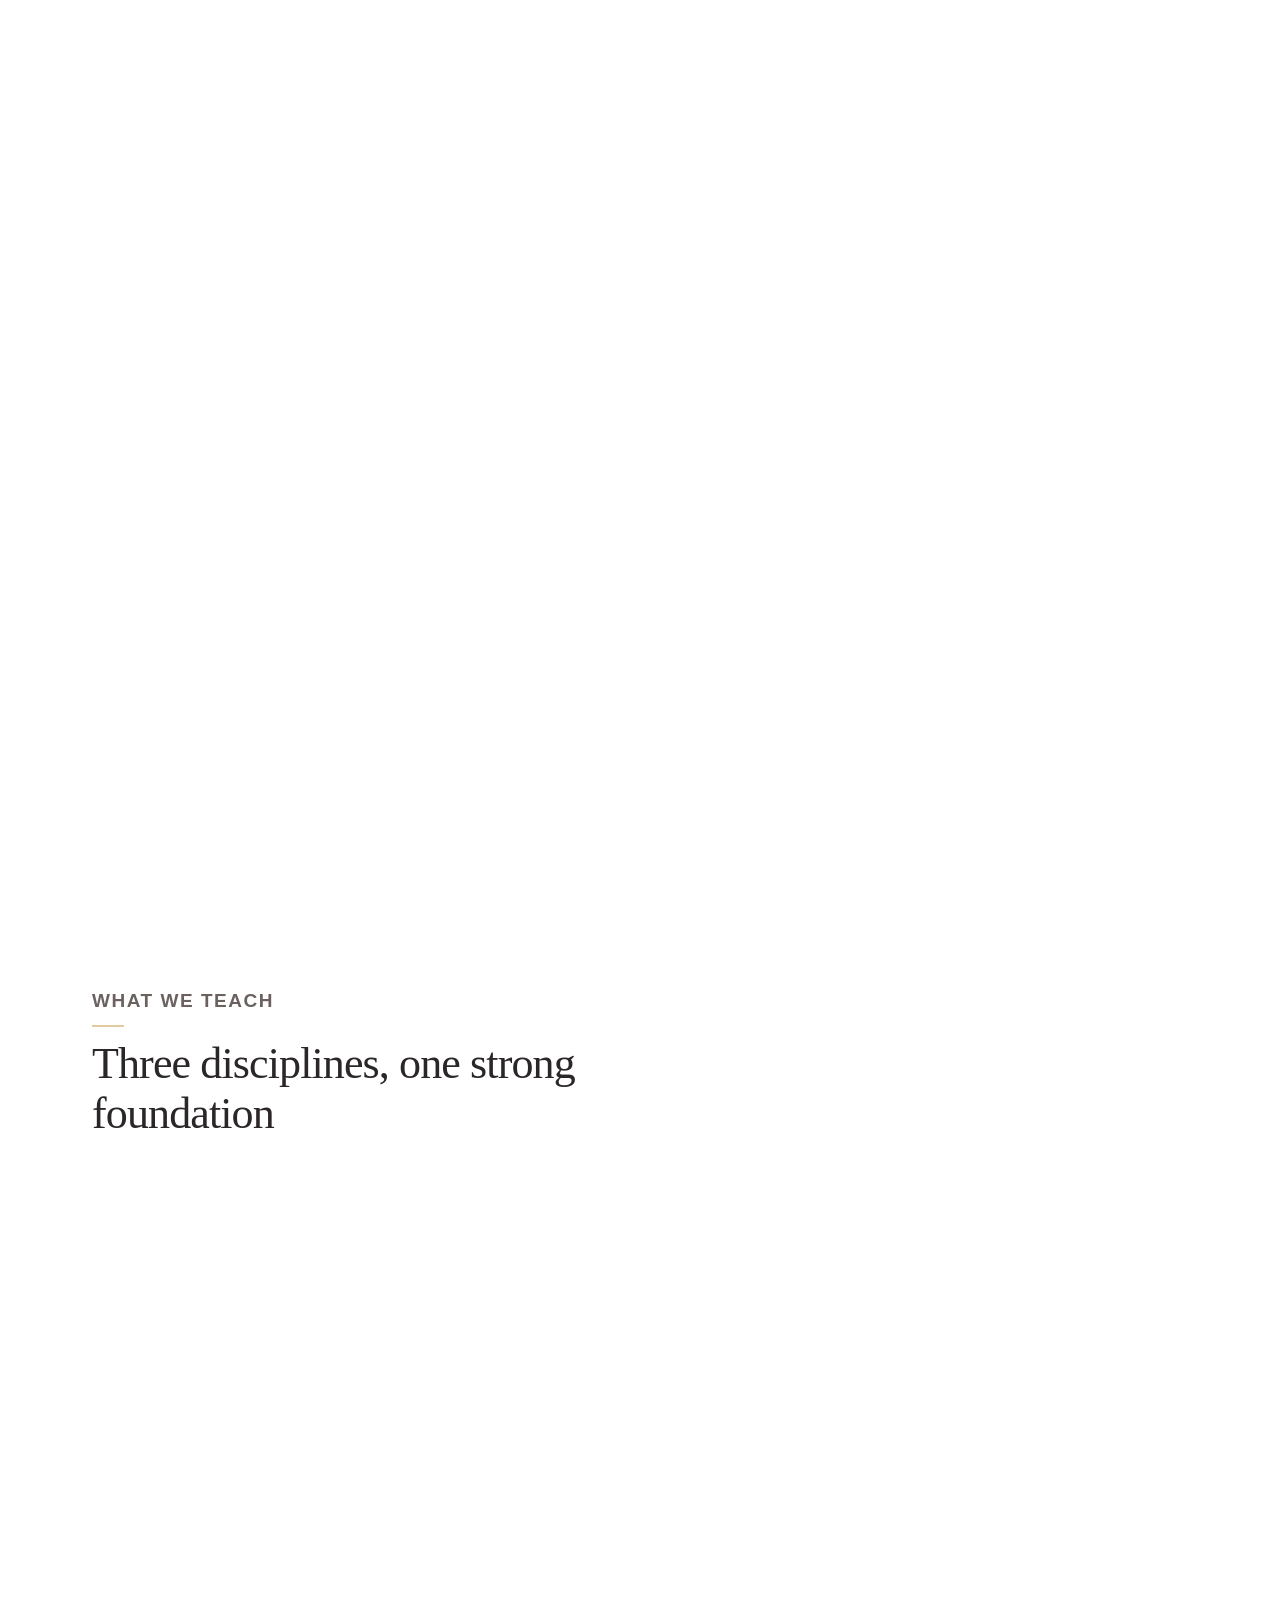
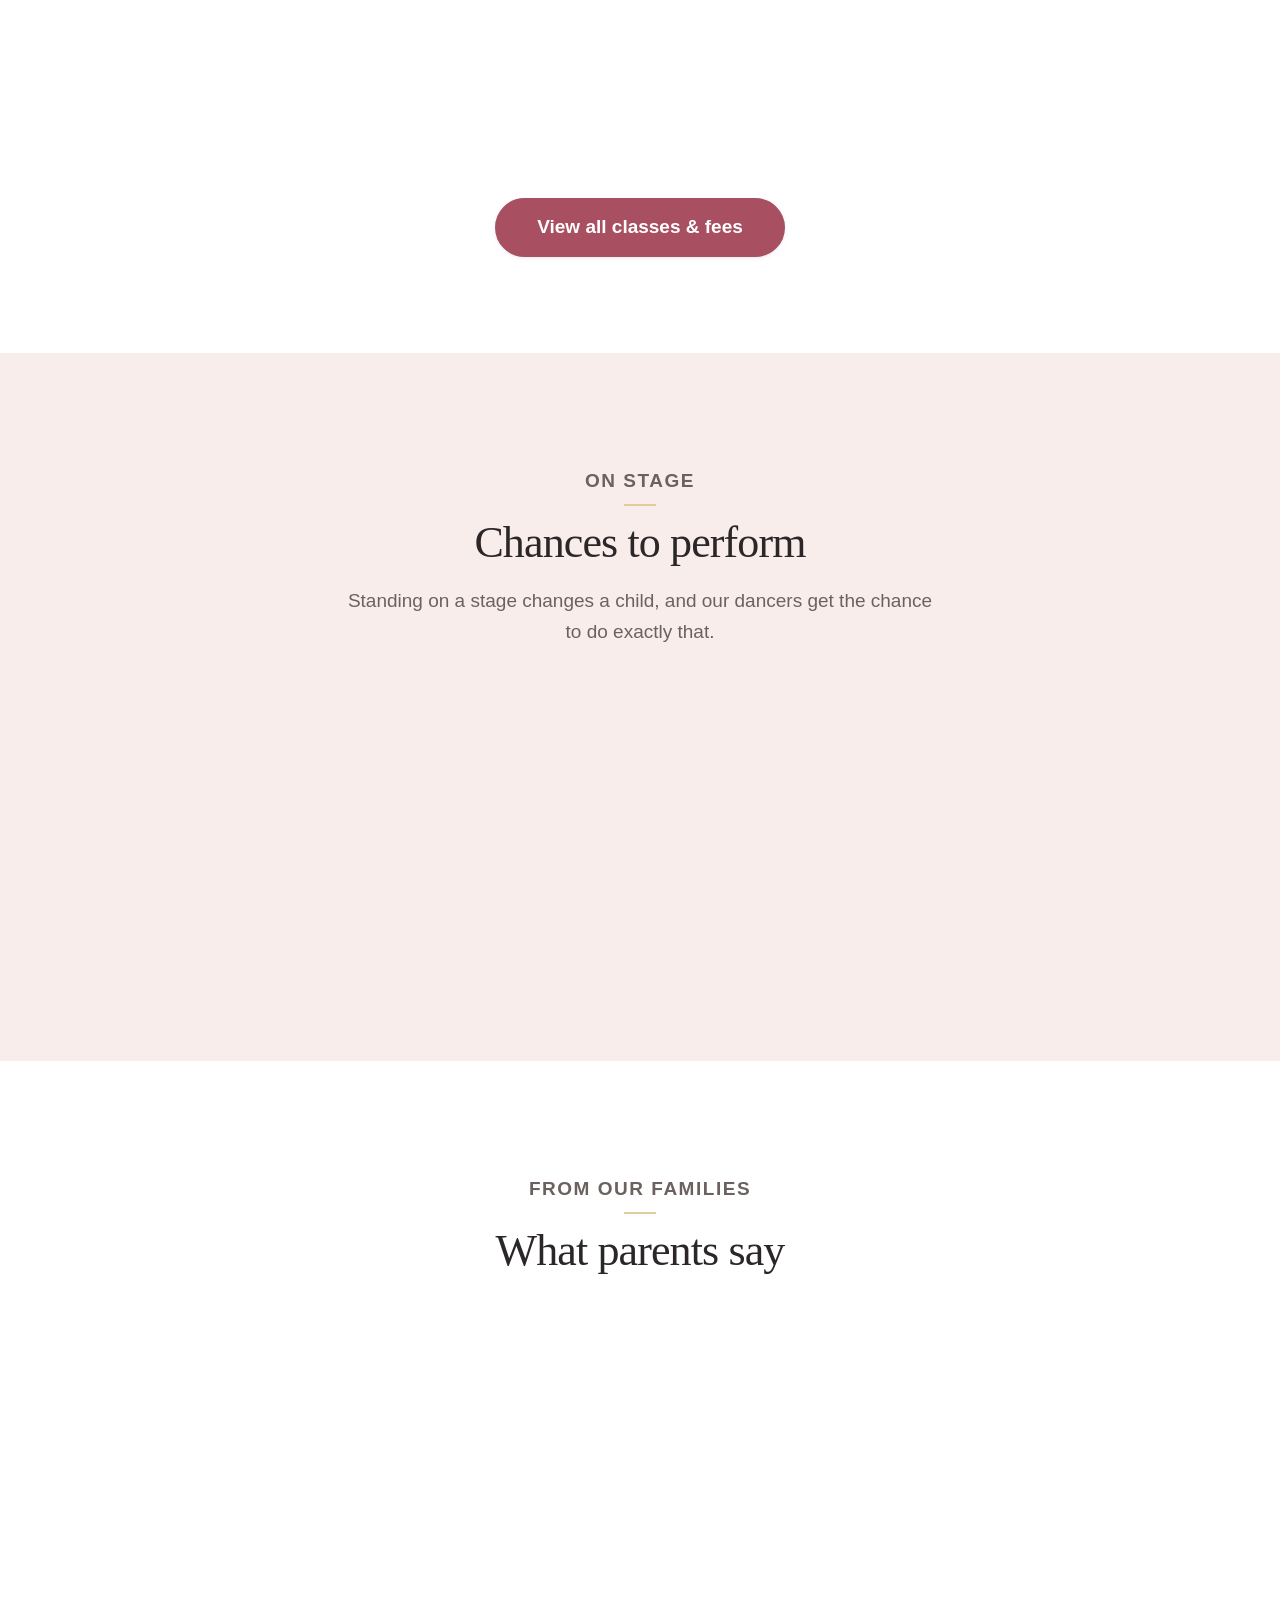
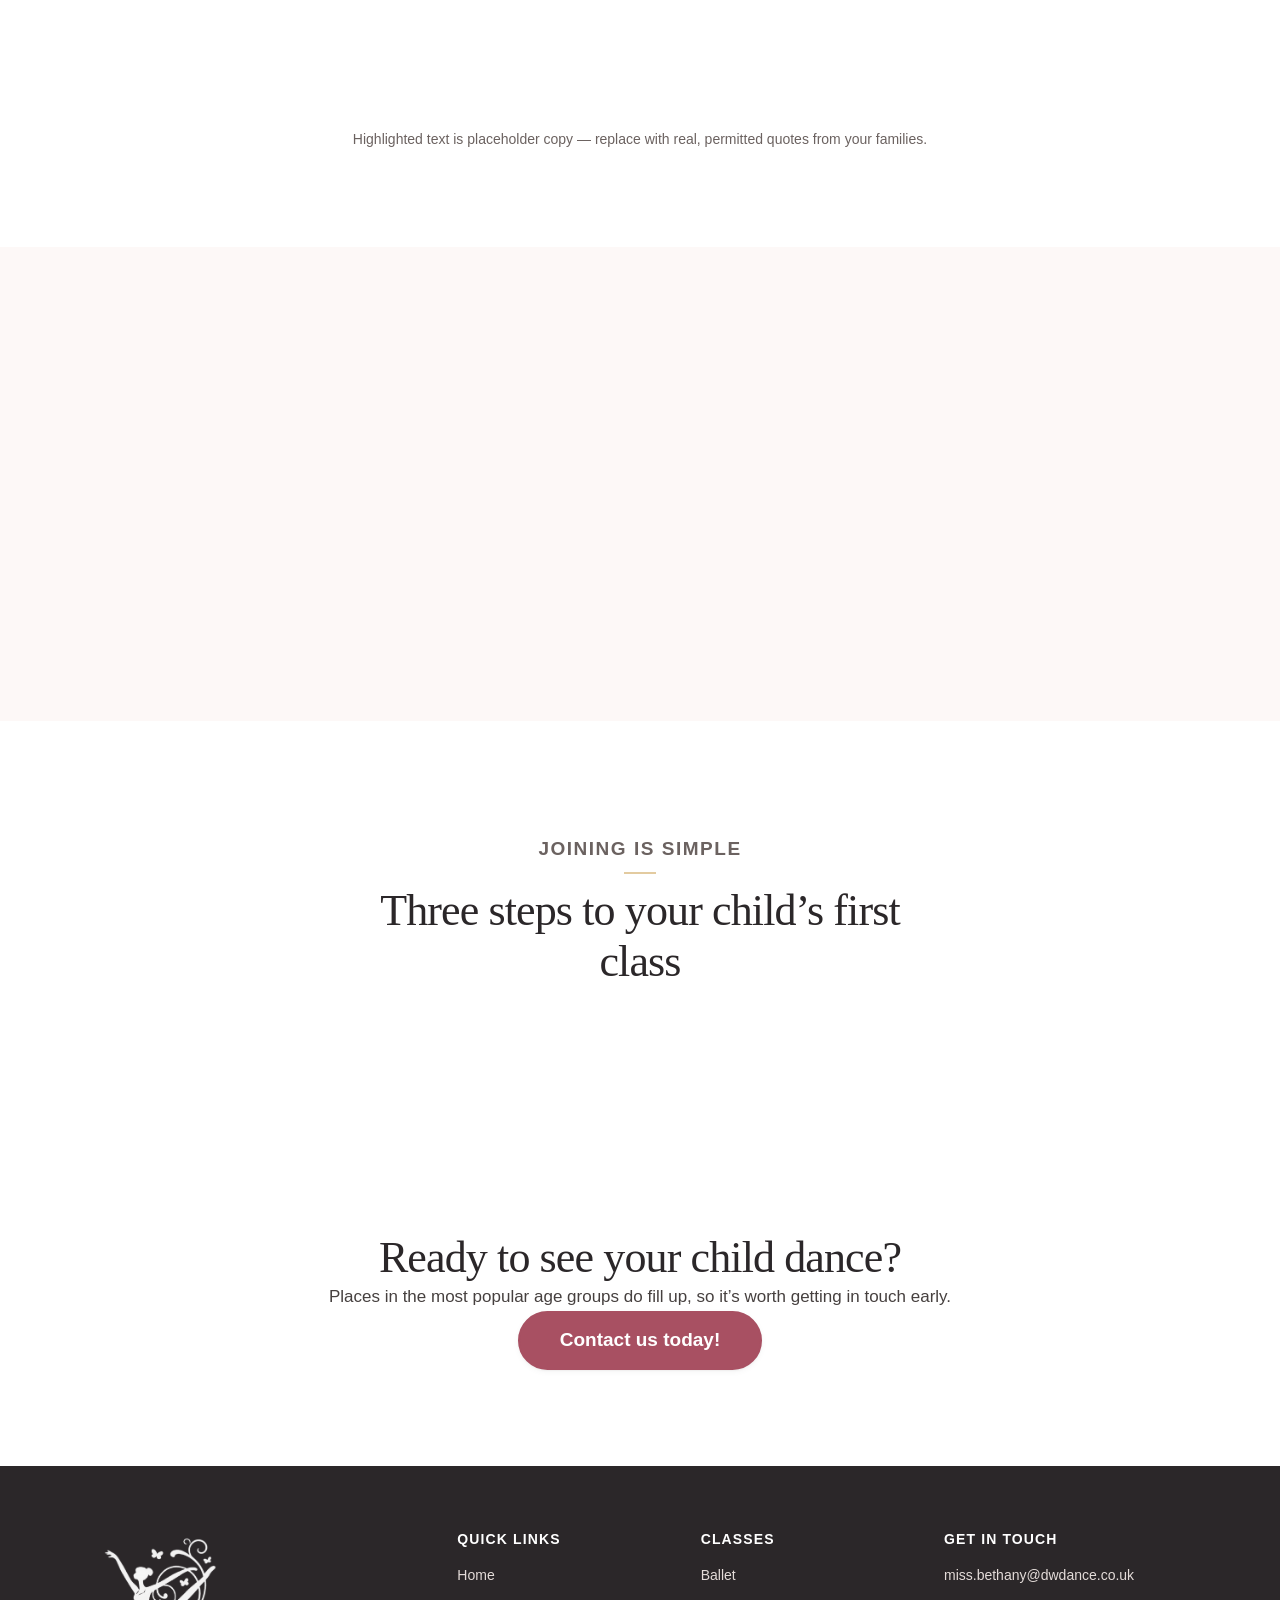
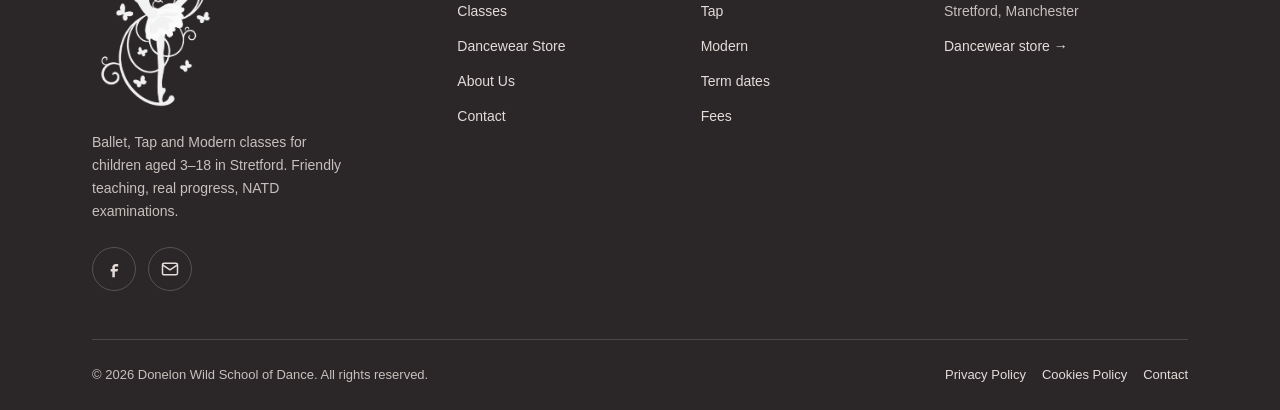
==== commit 11711f22: "Teachers: add Miss Amy, refer to founders by first name only The third teacher card is now Miss Amy " ====
--- a/index.html
+++ b/index.html
@@ -122,7 +122,7 @@
           <div><dt>Our teachers</dt><dd>DBS-checked and first-aid trained</dd></div>
           <div><dt>Class sizes</dt><dd>Small and friendly, so every child is known by name</dd></div>
           <div><dt>Our school</dt><dd>Family-run and welcoming since day one</dd></div>
-          <div><dt>Founded</dt><dd>2016, by Bethany Donelon and Sally Wild</dd></div>
+          <div><dt>Founded</dt><dd>2016, by Miss Bethany and Miss Sally</dd></div>
           <div><dt>Performances</dt><dd>Our own show every other year, plus competitions for invited dancers</dd></div>
           <div><dt>Getting started</dt><dd>Contact us and we&rsquo;ll tell you which class to come along to</dd></div>
           <div><dt>Get in touch</dt><dd><a href="mailto:miss.bethany@dwdance.co.uk">miss.bethany@dwdance.co.uk</a></dd></div>
@@ -397,8 +397,8 @@
       "description": "Ballet, Tap and Modern dance classes for children aged 3-18 in Stretford, Greater Manchester. NATD graded examinations, our own show every other year and a friendly, safe environment.",
       "foundingDate": "2016",
       "founder": [
-        { "@type": "Person", "name": "Bethany Donelon" },
-        { "@type": "Person", "name": "Sally Wild" }
+        { "@type": "Person", "name": "Miss Bethany" },
+        { "@type": "Person", "name": "Miss Sally" }
       ],
       "email": "miss.bethany@dwdance.co.uk",
       "contactPoint": [
@@ -412,7 +412,7 @@
       ],
       "employee": {
         "@type": "Person",
-        "name": "Bethany Donelon",
+        "name": "Miss Bethany",
         "jobTitle": "Principal"
       },
       "slogan": "Where children find their confidence, one step at a time",
--- a/assets/css/styles.css
+++ b/assets/css/styles.css
@@ -917,7 +917,7 @@
 }
 .subnav a:hover { background: var(--c-blush-100); color: var(--brand-hover); }
 
-/* 5.21 Dates — term dates, closures, competitions ------------------------ */
+/* 5.21 Dates — closures, exams, competitions ----------------------------- */
 
 /* Calendar-style date tile, shared by every list. */
 .date-tile {
@@ -935,6 +935,8 @@
 .date-tile--closed { background: var(--c-blush-50); }
 .date-tile--comp { background: #FBF6EC; border-color: var(--c-gold-300); }
 .date-tile--comp .date-tile__month { color: var(--c-gold-700); }
+.date-tile--exam { background: var(--c-ink-100); border-color: var(--c-ink-200); }
+.date-tile--exam .date-tile__month { color: var(--c-ink-900); }
 .date-tile--return { background: var(--c-success-50); border-color: #BFDCCB; }
 .date-tile--return .date-tile__month { color: var(--c-success-700); }
 
@@ -956,14 +958,14 @@
 .next-up__title { margin-top: var(--s-1); font-family: var(--font-display); font-size: var(--fs-lg); color: var(--text-strong); line-height: var(--lh-snug); }
 .next-up__text { margin-top: var(--s-1); font-size: var(--fs-sm); color: var(--text-muted); }
 
-/* Holidays & Closures + Competitions lists */
+/* Holidays & Closures + Exams: the two main lists */
 .dates-cols { display: grid; gap: var(--s-6); }
 @media (min-width: 62em) { .dates-cols { grid-template-columns: 1fr 1fr; gap: var(--s-7); } }
 .dates-col__head { display: flex; align-items: center; gap: var(--s-3); margin-bottom: var(--s-4);
   padding-bottom: var(--s-3); border-bottom: 2px solid var(--c-blush-200); }
 .dates-col__head svg { width: 22px; height: 22px; color: var(--c-rose-600); flex: none; }
-.dates-col--comp .dates-col__head { border-color: var(--c-gold-300); }
-.dates-col--comp .dates-col__head svg { color: var(--c-gold-700); }
+.dates-col--exam .dates-col__head { border-color: var(--c-ink-300); }
+.dates-col--exam .dates-col__head svg { color: var(--c-ink-900); }
 .dates-col__head h3 { font-size: var(--fs-lg); }
 
 .date-list { display: grid; gap: var(--s-3); }
@@ -977,6 +979,26 @@
 .date-item__meta dd { margin: 0; color: var(--text-muted); }
 .date-item__note { margin-top: var(--s-3); padding: var(--s-2) var(--s-3); background: #FBF6EC;
   border-radius: var(--r-sm); font-size: var(--fs-sm); color: var(--c-gold-700); }
+.date-item__note--closed { background: var(--c-blush-50); color: var(--c-rose-700); }
+.date-item__note--exam { background: var(--c-ink-100); color: var(--c-ink-900); }
+
+/* Competitions: a smaller band under the main lists */
+.comp-band { margin-top: var(--s-7); padding: var(--s-5); background: #FBF6EC;
+  border: 1px solid var(--c-gold-300); border-radius: var(--r-md); }
+.comp-band__head { display: flex; align-items: center; gap: var(--s-2); margin-bottom: var(--s-4); }
+.comp-band__head svg { width: 20px; height: 20px; color: var(--c-gold-700); flex: none; }
+.comp-band__head h3 { font-size: var(--fs-md); }
+.comp-list { display: grid; gap: var(--s-3); }
+@media (min-width: 40em) { .comp-list { grid-template-columns: repeat(auto-fill, minmax(15rem, 1fr)); } }
+.comp-item { display: flex; gap: var(--s-3); align-items: center; min-width: 0; padding: var(--s-3);
+  background: var(--c-white); border-radius: var(--r-sm); }
+.comp-item .date-tile { width: 2.75rem; height: 2.75rem; }
+.comp-item .date-tile__day { font-size: 1.125rem; }
+.comp-item .date-tile__month { font-size: 0.625rem; }
+.comp-item__title { font-size: var(--fs-sm); font-weight: 600; color: var(--text-strong); line-height: 1.3; }
+.comp-item__when, .comp-item__note { margin-top: 0.1rem; font-size: var(--fs-xs); color: var(--text-muted); }
+.comp-item__note { color: var(--c-gold-700); }
+.dates-empty--small { grid-column: 1 / -1; padding: var(--s-3); }
 
 .dates-empty { padding: var(--s-5); border: 1px dashed var(--c-ink-300); border-radius: var(--r-md);
   font-size: var(--fs-sm); color: var(--text-muted); text-align: center; }
